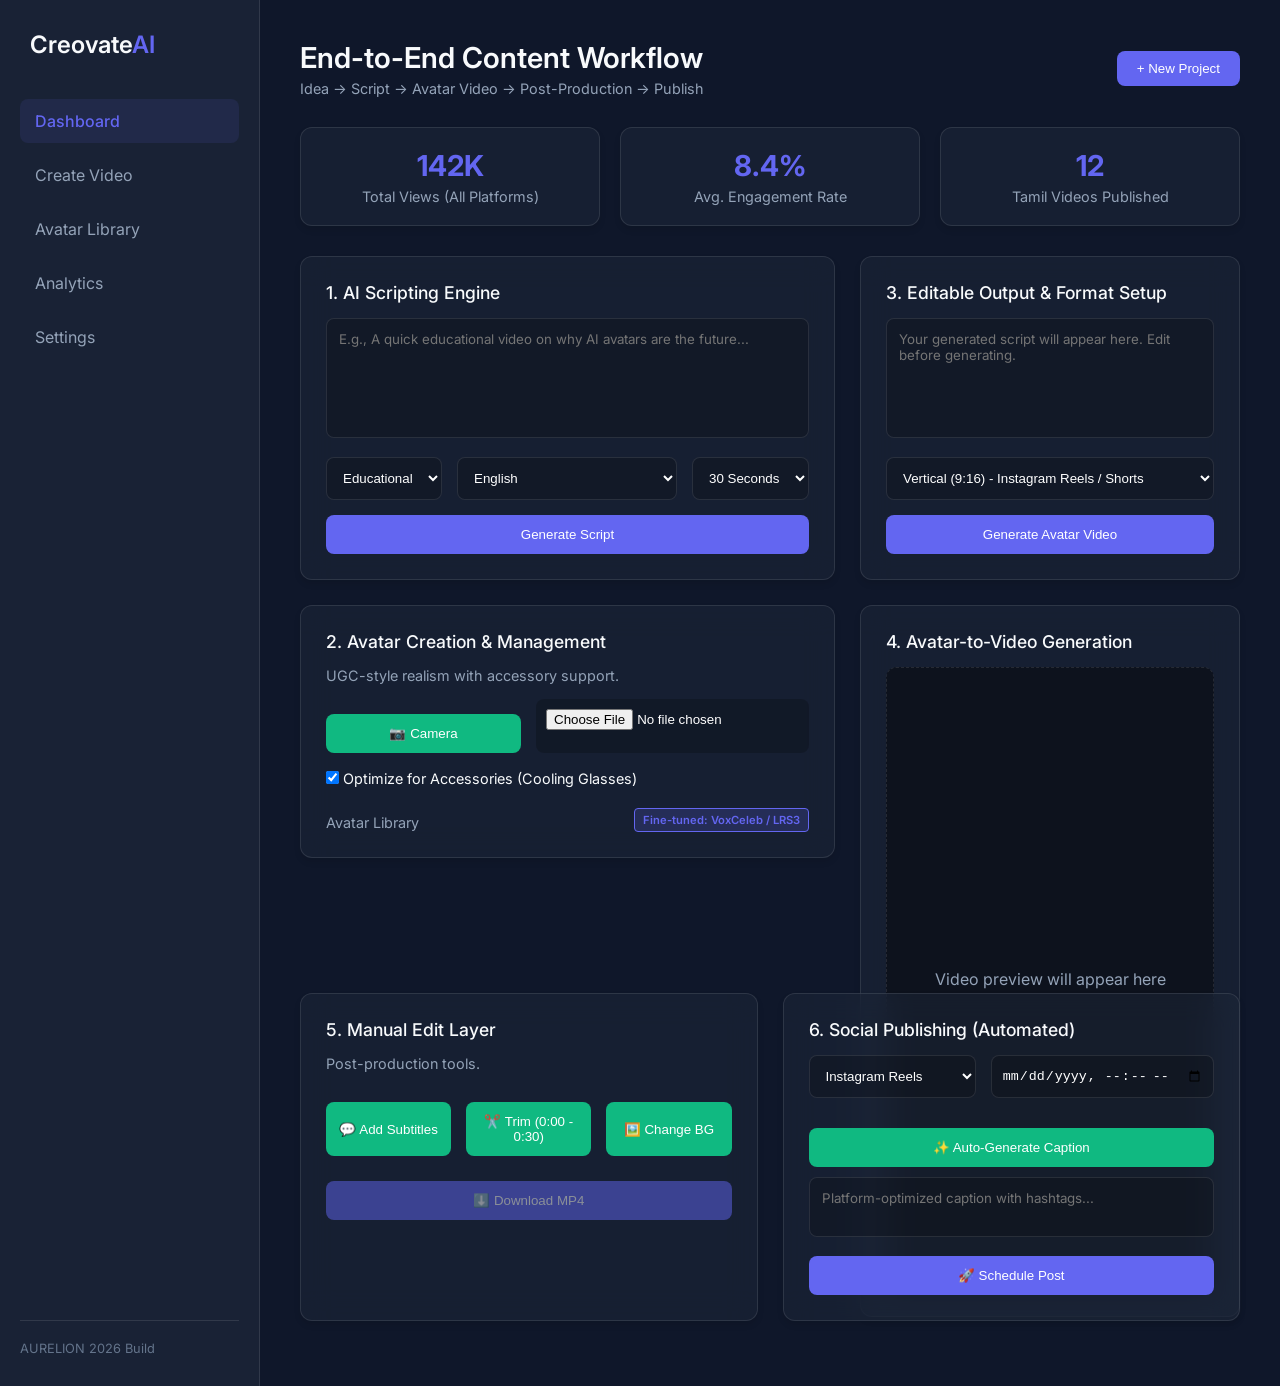
==== frontend/dashboard.html @ a38e8bc3 "hfiugierwu" ====
<!DOCTYPE html>
<html lang="en">
<head>
    <meta charset="UTF-8">
    <meta name="viewport" content="width=device-width, initial-scale=1.0">
    <title>Creovate | AI Creator Dashboard</title>
    <link rel="stylesheet" href="style.css">
    <link href="https://fonts.googleapis.com/css2?family=Inter:wght@300;400;500;600&display=swap" rel="stylesheet">
</head>
<body>

<div class="container">
    <aside class="sidebar">
        <h2>Creovate<span class="highlight">AI</span></h2>
        <ul>
            <li class="active">Dashboard</li>
            <li>Create Video</li>
            <li>Avatar Library</li>
            <li>Analytics</li>
            <li>Settings</li>
        </ul>
        <div class="sidebar-footer">
            <p style="font-size: 0.8rem; color: #64748b;">AURELION 2026 Build</p>
        </div>
    </aside>

    <main class="main">
        <header class="header">
            <div>
                <h1>End-to-End Content Workflow</h1>
                <p class="subtitle">Idea → Script → Avatar Video → Post-Production → Publish</p>
            </div>
            <button class="new-btn">+ New Project</button>
        </header>

        <section class="stats">
            <div class="stat-card">
                <h3>142K</h3>
                <p>Total Views (All Platforms)</p>
            </div>
            <div class="stat-card">
                <h3>8.4%</h3>
                <p>Avg. Engagement Rate</p>
            </div>
            <div class="stat-card">
                <h3>12</h3>
                <p>Tamil Videos Published</p>
            </div>
        </section>

        <div class="grid-layout">
            <div class="input-section">
                <div class="card">
                    <h2>1. AI Scripting Engine</h2>
                    <textarea id="ideaInput" placeholder="E.g., A quick educational video on why AI avatars are the future..."></textarea>
                    
                    <div class="row">
                        <select id="tone">
                            <option value="Educational">Educational</option>
                            <option value="Casual">Casual</option>
                            <option value="Marketing">Marketing</option>
                            <option value="Storytelling">Storytelling</option>
                        </select>
                        <select id="language">
                            <option value="English">English</option>
                            <option value="Tamil">Tamil (தமிழ்) - Common Voice</option>
                        </select>
                        <select id="duration">
                            <option value="30">30 Seconds</option>
                            <option value="60">60 Seconds</option>
                            <option value="90">90 Seconds</option>
                        </select>
                    </div>
                    <button id="generateScriptBtn" class="primary-btn" onclick="generateScript()">Generate Script</button>
                </div>

                <div class="card">
                    <h2>2. Avatar Creation & Management</h2>
                    <p class="subtitle" style="margin-bottom: 15px;">UGC-style realism with accessory support.</p>
                    
                    <div class="row">
                        <button id="startCameraBtn" class="secondary-btn" onclick="startCamera()">📷 Camera</button>
                        <input type="file" id="imageUpload" accept="image/*" style="flex: 1; padding: 10px; background: rgba(0,0,0,0.2); border-radius: 8px; color: white;">
                    </div>

                    <div class="checkbox-row" style="margin-top: 10px; margin-bottom: 10px;">
                        <input type="checkbox" id="hasCoolers" checked>
                        <label for="hasCoolers" class="subtitle" style="color: #f8fafc;">Optimize for Accessories (Cooling Glasses)</label>
                    </div>

                    <div id="cameraContainer" style="display: none; margin-top: 15px; text-align: center;">
                        <video id="webcam" autoplay playsinline style="width: 100%; border-radius: 8px; border: 1px solid rgba(255,255,255,0.1);"></video>
                        <button id="captureBtn" class="primary-btn" onclick="capturePhoto()" style="margin-top: 10px;">📸 Capture</button>
                        <canvas id="canvas" style="display: none;"></canvas>
                    </div>

                    <div id="avatarPreviewContainer" style="display: none; margin-top: 15px; text-align: center;">
                        <img id="avatarPreview" src="" alt="Avatar Preview" style="max-width: 150px; border-radius: 8px; border: 2px solid #6366f1;">
                        <button class="secondary-btn" style="margin-top: 10px;" onclick="saveToLibrary()">💾 Save to Library</button>
                    </div>

                    <div class="avatar-library" id="avatarLibrary" style="margin-top: 20px;">
                        <div style="display: flex; justify-content: space-between; align-items: center;">
                            <p class="subtitle">Avatar Library</p>
                            <span class="badge">Fine-tuned: VoxCeleb / LRS3</span>
                        </div>
                        <div class="library-grid" id="libraryGrid"></div>
                    </div>
                </div>
            </div>

            <div class="output-section">
                <div class="card">
                    <h2>3. Editable Output & Format Setup</h2>
                    <textarea id="scriptOutput" placeholder="Your generated script will appear here. Edit before generating."></textarea>
                    
                    <div class="row" style="margin-bottom: 15px;">
                        <select id="videoFormat">
                            <option value="vertical">Vertical (9:16) - Instagram Reels / Shorts</option>
                            <option value="square">Square (1:1) - LinkedIn</option>
                        </select>
                    </div>
                    
                    <button id="generateVideoBtn" class="primary-btn" onclick="generateVideo()">Generate Avatar Video</button>
                </div>

                <div class="card video-card">
                    <h2>4. Avatar-to-Video Generation</h2>
                    <div id="videoPreview" class="video-box">
                        <p class="placeholder-text">Video preview will appear here</p>
                    </div>
                </div>
            </div>
        </div>

        <div class="grid-layout" style="margin-top: 25px;">
            <div class="card">
                <h2>5. Manual Edit Layer</h2>
                <p class="subtitle" style="margin-bottom: 15px;">Post-production tools.</p>
                <div class="row">
                    <button class="secondary-btn" onclick="mockEdit('Overlaying Subtitles...')">💬 Add Subtitles</button>
                    <button class="secondary-btn" onclick="mockEdit('Trimming Video...')">✂️ Trim (0:00 - 0:30)</button>
                    <button class="secondary-btn" onclick="mockEdit('Replacing Background...')">🖼️ Change BG</button>
                </div>
                <button id="downloadBtn" class="primary-btn" style="margin-top: 10px;" disabled>⬇️ Download MP4</button>
                <p id="editStatus" style="color: var(--secondary); margin-top: 10px; font-size: 0.9rem;"></p>
            </div>

            <div class="card">
                <h2>6. Social Publishing (Automated)</h2>
                <div class="row">
                    <select id="socialPlatform">
                        <option value="instagram">Instagram Reels</option>
                        <option value="youtube">YouTube Shorts</option>
                        <option value="linkedin">LinkedIn</option>
                    </select>
                    <input type="datetime-local" id="scheduleDate" style="background: rgba(0,0,0,0.2); border: 1px solid var(--border); color: white; padding: 10px; border-radius: 8px;">
                </div>
                <button class="secondary-btn" onclick="generateCaption()" style="margin-bottom: 10px;">✨ Auto-Generate Caption</button>
                <textarea id="captionBox" placeholder="Platform-optimized caption with hashtags..." style="height: 60px;"></textarea>
                <button class="primary-btn" onclick="schedulePost()">🚀 Schedule Post</button>
            </div>
        </div>
    </main>
</div>

<script src="script.js"></script>
</body>
</html>
---- frontend/style.css ----
:root {
    --bg-color: #0f172a;
    --sidebar-bg: rgba(30, 41, 59, 0.7);
    --card-bg: rgba(30, 41, 59, 0.5);
    --primary: #6366f1;
    --primary-hover: #4f46e5;
    --secondary: #10b981;
    --secondary-hover: #059669;
    --text-main: #f8fafc;
    --text-muted: #94a3b8;
    --border: rgba(255, 255, 255, 0.1);
}

* {
    margin: 0;
    padding: 0;
    box-sizing: border-box;
}

body {
    font-family: 'Inter', sans-serif;
    background: var(--bg-color);
    color: var(--text-main);
    min-height: 100vh;
}

.container {
    display: flex;
    min-height: 100vh;
}

.sidebar {
    width: 260px;
    background: var(--sidebar-bg);
    border-right: 1px solid var(--border);
    backdrop-filter: blur(10px);
    padding: 30px 20px;
    display: flex;
    flex-direction: column;
}

.sidebar h2 {
    margin-bottom: 40px;
    font-weight: 600;
    font-size: 1.5rem;
    padding-left: 10px;
}

.highlight {
    color: var(--primary);
}

.sidebar ul {
    list-style: none;
}

.sidebar li {
    padding: 12px 15px;
    margin-bottom: 10px;
    border-radius: 8px;
    cursor: pointer;
    color: var(--text-muted);
    transition: all 0.3s ease;
}

.sidebar li.active,
.sidebar li:hover {
    background: rgba(99, 102, 241, 0.1);
    color: var(--primary);
    font-weight: 500;
}

.main {
    flex: 1;
    padding: 40px;
    overflow-y: auto;
}

.header {
    display: flex;
    justify-content: space-between;
    align-items: center;
    margin-bottom: 30px;
}

.header h1 {
    font-size: 1.8rem;
    font-weight: 600;
}

.subtitle {
    color: var(--text-muted);
    font-size: 0.9rem;
    margin-top: 5px;
}

.new-btn {
    padding: 10px 20px;
    border-radius: 8px;
    background: var(--primary);
    border: none;
    color: white;
    cursor: pointer;
    font-weight: 500;
    transition: background 0.3s ease;
}

.new-btn:hover {
    background: var(--primary-hover);
}

.stats {
    display: flex;
    gap: 20px;
    margin-bottom: 30px;
}

.stat-card {
    flex: 1;
    background: var(--card-bg);
    border: 1px solid var(--border);
    padding: 20px;
    border-radius: 12px;
    text-align: center;
    box-shadow: 0 4px 6px rgba(0, 0, 0, 0.1);
}

.stat-card h3 {
    font-size: 1.8rem;
    color: var(--primary);
    margin-bottom: 5px;
}

.stat-card p {
    color: var(--text-muted);
    font-size: 0.9rem;
}

.grid-layout {
    display: grid;
    grid-template-columns: 1fr 1fr;
    gap: 25px;
}

.card {
    background: var(--card-bg);
    border: 1px solid var(--border);
    padding: 25px;
    border-radius: 12px;
    margin-bottom: 25px;
    backdrop-filter: blur(15px);
    box-shadow: 0 4px 6px rgba(0, 0, 0, 0.1);
}

.card h2 {
    font-size: 1.1rem;
    margin-bottom: 15px;
    font-weight: 500;
}

textarea, select {
    background: rgba(0, 0, 0, 0.2);
    color: white;
    border: 1px solid var(--border);
}

textarea {
    width: 100%;
    height: 120px;
    border-radius: 8px;
    padding: 12px;
    margin-bottom: 15px;
    resize: none;
    font-family: inherit;
    transition: border 0.3s ease;
}

textarea:focus, select:focus {
    outline: none;
    border-color: var(--primary);
}

select {
    padding: 12px;
    border-radius: 8px;
    flex: 1;
    cursor: pointer;
}

.row {
    display: flex;
    gap: 15px;
    margin-bottom: 15px;
}

.primary-btn, .secondary-btn {
    padding: 12px;
    border: none;
    border-radius: 8px;
    color: white;
    font-weight: 500;
    cursor: pointer;
    width: 100%;
    transition: all 0.3s ease;
}

.primary-btn {
    background: var(--primary);
}

.primary-btn:hover:not(:disabled) {
    background: var(--primary-hover);
}

.secondary-btn {
    background: var(--secondary);
    margin-top: 15px;
}

.secondary-btn:hover:not(:disabled) {
    background: var(--secondary-hover);
}

button:disabled {
    opacity: 0.5;
    cursor: not-allowed;
}

.video-card {
    height: 100%;
    display: flex;
    flex-direction: column;
}

.video-box {
    background: rgba(0, 0, 0, 0.4);
    flex: 1;
    min-height: 250px;
    border-radius: 10px;
    display: flex;
    align-items: center;
    justify-content: center;
    border: 1px dashed var(--border);
    margin-bottom: auto;
}

.placeholder-text {
    color: var(--text-muted);
}

.loader {
    border: 3px solid rgba(255,255,255,0.1);
    border-top: 3px solid var(--primary);
    border-radius: 50%;
    width: 24px;
    height: 24px;
    animation: spin 1s linear infinite;
    display: inline-block;
    vertical-align: middle;
}

@keyframes spin {
    0% { transform: rotate(0deg); }
    100% { transform: rotate(360deg); }
}

@media (max-width: 900px) {
    .grid-layout {
        grid-template-columns: 1fr;
    }
    .stats {
        flex-direction: column;
    }
}
/* New specific styles */
.badge {
    background: rgba(99, 102, 241, 0.2);
    color: var(--primary);
    padding: 4px 8px;
    border-radius: 4px;
    font-size: 0.7rem;
    font-weight: 600;
    border: 1px solid var(--primary);
}

.sidebar-footer {
    margin-top: auto;
    padding-top: 20px;
    border-top: 1px solid var(--border);
}
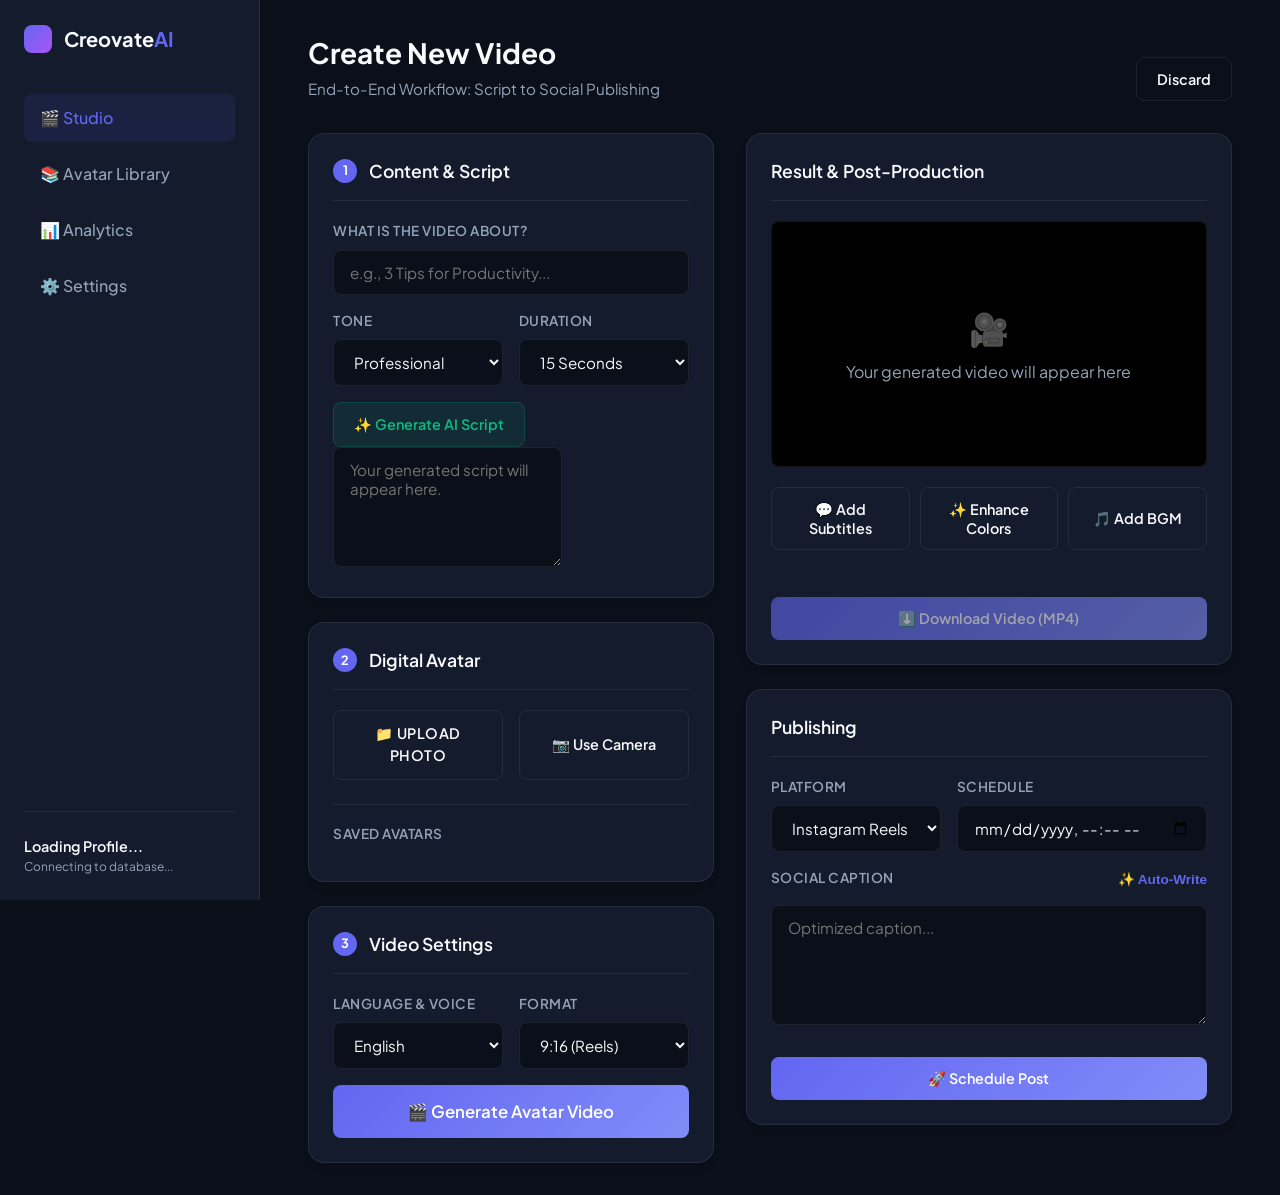
==== commit 216e61db: "ewkgf" ====
--- a/frontend/dashboard.html
+++ b/frontend/dashboard.html
@@ -3,167 +3,177 @@
 <head>
     <meta charset="UTF-8">
     <meta name="viewport" content="width=device-width, initial-scale=1.0">
-    <title>Creovate | AI Creator Dashboard</title>
+    <title>Creovate | Studio</title>
+    <script>if(localStorage.getItem('creovate_theme') === 'light') document.documentElement.classList.add('light-mode');</script>
     <link rel="stylesheet" href="style.css">
-    <link href="https://fonts.googleapis.com/css2?family=Inter:wght@300;400;500;600&display=swap" rel="stylesheet">
+    <link href="https://fonts.googleapis.com/css2?family=Plus+Jakarta+Sans:wght@400;500;600;700&display=swap" rel="stylesheet">
 </head>
-<body>
+<body class="theme-body">
 
-<div class="container">
+<div class="layout-container">
     <aside class="sidebar">
-        <h2>Creovate<span class="highlight">AI</span></h2>
-        <ul>
-            <li class="active">Dashboard</li>
-            <li>Create Video</li>
-            <li>Avatar Library</li>
-            <li>Analytics</li>
-            <li>Settings</li>
-        </ul>
-        <div class="sidebar-footer">
-            <p style="font-size: 0.8rem; color: #64748b;">AURELION 2026 Build</p>
+        <div class="brand">
+            <div class="logo-icon"></div>
+            <h2>Creovate<span class="highlight">AI</span></h2>
+        </div>
+        <nav class="nav-menu">
+            <a href="#" class="nav-item active">🎬 Studio</a>
+            <a href="#" class="nav-item">📚 Avatar Library</a>
+            <a href="#" class="nav-item">📊 Analytics</a>
+            <a href="settings.html" class="nav-item">⚙️ Settings</a>
+        </nav>
+        <div class="user-profile">
+            <img src="" alt="Profile" class="user-avatar" id="sidebarAvatar" style="display: none;">
+            <div class="user-info">
+                <span class="user-name" id="sidebarName">Loading Profile...</span>
+                <span class="user-plan" id="sidebarPlan">Connecting to database...</span>
+            </div>
         </div>
     </aside>
 
-    <main class="main">
-        <header class="header">
+    <main class="main-content">
+        <header class="topbar">
             <div>
-                <h1>End-to-End Content Workflow</h1>
-                <p class="subtitle">Idea → Script → Avatar Video → Post-Production → Publish</p>
+                <h1 class="page-title">Create New Video</h1>
+                <p class="page-subtitle">End-to-End Workflow: Script to Social Publishing</p>
             </div>
-            <button class="new-btn">+ New Project</button>
+            <button class="btn btn-outline" onclick="window.location.reload()">Discard</button>
         </header>
 
-        <section class="stats">
-            <div class="stat-card">
-                <h3>142K</h3>
-                <p>Total Views (All Platforms)</p>
-            </div>
-            <div class="stat-card">
-                <h3>8.4%</h3>
-                <p>Avg. Engagement Rate</p>
-            </div>
-            <div class="stat-card">
-                <h3>12</h3>
-                <p>Tamil Videos Published</p>
-            </div>
-        </section>
+        <div class="workspace-grid">
+            <div class="panel-column">
+                <section class="card">
+                    <div class="card-header"><span class="step-badge">1</span><h3>Content & Script</h3></div>
+                    <div class="input-group"><label>What is the video about?</label><input type="text" id="ideaInput" placeholder="e.g., 3 Tips for Productivity..."></div>
+                    <div class="row">
+                        <div class="input-group"><label>Tone</label><select id="tone"><option>Professional</option><option>Energetic</option><option>Educational</option></select></div>
+                        <div class="input-group"><label>Duration</label><select id="duration"><option value="15">15 Seconds</option><option value="30">30 Seconds</option></select></div>
+                    </div>
+                    <button id="generateScriptBtn" class="btn btn-secondary" onclick="generateScript()">✨ Generate AI Script</button>
+                    <textarea id="scriptOutput" class="script-box" placeholder="Your generated script will appear here."></textarea>
+                </section>
 
-        <div class="grid-layout">
-            <div class="input-section">
-                <div class="card">
-                    <h2>1. AI Scripting Engine</h2>
-                    <textarea id="ideaInput" placeholder="E.g., A quick educational video on why AI avatars are the future..."></textarea>
-                    
-                    <div class="row">
-                        <select id="tone">
-                            <option value="Educational">Educational</option>
-                            <option value="Casual">Casual</option>
-                            <option value="Marketing">Marketing</option>
-                            <option value="Storytelling">Storytelling</option>
-                        </select>
-                        <select id="language">
-                            <option value="English">English</option>
-                            <option value="Tamil">Tamil (தமிழ்) - Common Voice</option>
-                        </select>
-                        <select id="duration">
-                            <option value="30">30 Seconds</option>
-                            <option value="60">60 Seconds</option>
-                            <option value="90">90 Seconds</option>
-                        </select>
+                <section class="card">
+                    <div class="card-header"><span class="step-badge">2</span><h3>Digital Avatar</h3></div>
+                    <div class="avatar-controls row">
+                        <label class="btn btn-outline" style="flex:1; text-align:center;">📁 Upload Photo<input type="file" id="imageUpload" accept="image/*" style="display: none;"></label>
+                        <button class="btn btn-outline" style="flex:1;" onclick="startCamera()">📷 Use Camera</button>
                     </div>
-                    <button id="generateScriptBtn" class="primary-btn" onclick="generateScript()">Generate Script</button>
-                </div>
-
-                <div class="card">
-                    <h2>2. Avatar Creation & Management</h2>
-                    <p class="subtitle" style="margin-bottom: 15px;">UGC-style realism with accessory support.</p>
-                    
-                    <div class="row">
-                        <button id="startCameraBtn" class="secondary-btn" onclick="startCamera()">📷 Camera</button>
-                        <input type="file" id="imageUpload" accept="image/*" style="flex: 1; padding: 10px; background: rgba(0,0,0,0.2); border-radius: 8px; color: white;">
-                    </div>
-
-                    <div class="checkbox-row" style="margin-top: 10px; margin-bottom: 10px;">
-                        <input type="checkbox" id="hasCoolers" checked>
-                        <label for="hasCoolers" class="subtitle" style="color: #f8fafc;">Optimize for Accessories (Cooling Glasses)</label>
-                    </div>
-
-                    <div id="cameraContainer" style="display: none; margin-top: 15px; text-align: center;">
-                        <video id="webcam" autoplay playsinline style="width: 100%; border-radius: 8px; border: 1px solid rgba(255,255,255,0.1);"></video>
-                        <button id="captureBtn" class="primary-btn" onclick="capturePhoto()" style="margin-top: 10px;">📸 Capture</button>
+                    <div id="cameraContainer" class="camera-ui" style="display: none;">
+                        <video id="webcam" autoplay playsinline></video>
+                        <button class="btn btn-primary snap-btn" onclick="capturePhoto()">📸 Capture</button>
                         <canvas id="canvas" style="display: none;"></canvas>
                     </div>
+                    <div id="avatarPreviewContainer" class="preview-ui" style="display: none;">
+                        <img id="avatarPreview" alt="Selected Avatar">
+                        <button class="btn btn-outline btn-sm" onclick="saveToLibrary()">💾 Save to Library</button>
+                    </div>
+                    <div class="library-section">
+                        <label>Saved Avatars</label>
+                        <div id="libraryGrid" class="avatar-grid"></div>
+                    </div>
+                </section>
 
-                    <div id="avatarPreviewContainer" style="display: none; margin-top: 15px; text-align: center;">
-                        <img id="avatarPreview" src="" alt="Avatar Preview" style="max-width: 150px; border-radius: 8px; border: 2px solid #6366f1;">
-                        <button class="secondary-btn" style="margin-top: 10px;" onclick="saveToLibrary()">💾 Save to Library</button>
+                <section class="card">
+                    <div class="card-header"><span class="step-badge">3</span><h3>Video Settings</h3></div>
+                    <div class="row">
+                        <div class="input-group"><label>Language & Voice</label><select id="language"><option value="English">English</option><option value="Tamil">Tamil</option></select></div>
+                        <div class="input-group"><label>Format</label><select id="videoFormat"><option value="portrait">9:16 (Reels)</option><option value="landscape">16:9 (YouTube)</option></select></div>
                     </div>
-
-                    <div class="avatar-library" id="avatarLibrary" style="margin-top: 20px;">
-                        <div style="display: flex; justify-content: space-between; align-items: center;">
-                            <p class="subtitle">Avatar Library</p>
-                            <span class="badge">Fine-tuned: VoxCeleb / LRS3</span>
-                        </div>
-                        <div class="library-grid" id="libraryGrid"></div>
-                    </div>
-                </div>
+                    <button id="generateVideoBtn" class="btn btn-primary btn-large" onclick="generateVideo()">🎬 Generate Avatar Video</button>
+                </section>
             </div>
 
-            <div class="output-section">
-                <div class="card">
-                    <h2>3. Editable Output & Format Setup</h2>
-                    <textarea id="scriptOutput" placeholder="Your generated script will appear here. Edit before generating."></textarea>
-                    
-                    <div class="row" style="margin-bottom: 15px;">
-                        <select id="videoFormat">
-                            <option value="vertical">Vertical (9:16) - Instagram Reels / Shorts</option>
-                            <option value="square">Square (1:1) - LinkedIn</option>
-                        </select>
+            <div class="panel-column sticky-column">
+                <section class="card video-player-card">
+                    <div class="card-header"><h3>Result & Post-Production</h3></div>
+                    <div id="videoPreview" class="player-container">
+                        <div class="placeholder-content"><span class="icon">🎥</span><p>Your generated video will appear here</p></div>
                     </div>
-                    
-                    <button id="generateVideoBtn" class="primary-btn" onclick="generateVideo()">Generate Avatar Video</button>
-                </div>
+                    <div class="tools-grid">
+                        <button class="btn btn-outline tool-btn" onclick="addSubtitles()">💬 Add Subtitles</button>
+                        <button class="btn btn-outline tool-btn" onclick="enhanceVideo()">✨ Enhance Colors</button>
+                        <button class="btn btn-outline tool-btn" onclick="addBGM()">🎵 Add BGM</button>
+                    </div>
+                    <p id="editStatus" class="status-text"></p>
+                    <button id="downloadBtn" class="btn btn-primary w-100" style="margin-top: 15px;" disabled>⬇️ Download Video (MP4)</button>
+                </section>
 
-                <div class="card video-card">
-                    <h2>4. Avatar-to-Video Generation</h2>
-                    <div id="videoPreview" class="video-box">
-                        <p class="placeholder-text">Video preview will appear here</p>
+                <section class="card">
+                    <div class="card-header"><h3>Publishing</h3></div>
+                    <div class="row">
+                        <div class="input-group"><label>Platform</label><select id="socialPlatform"><option value="instagram">Instagram Reels</option><option value="linkedin">LinkedIn</option></select></div>
+                        <div class="input-group"><label>Schedule</label><input type="datetime-local" id="scheduleDate" class="date-input"></div>
                     </div>
-                </div>
-            </div>
-        </div>
-
-        <div class="grid-layout" style="margin-top: 25px;">
-            <div class="card">
-                <h2>5. Manual Edit Layer</h2>
-                <p class="subtitle" style="margin-bottom: 15px;">Post-production tools.</p>
-                <div class="row">
-                    <button class="secondary-btn" onclick="mockEdit('Overlaying Subtitles...')">💬 Add Subtitles</button>
-                    <button class="secondary-btn" onclick="mockEdit('Trimming Video...')">✂️ Trim (0:00 - 0:30)</button>
-                    <button class="secondary-btn" onclick="mockEdit('Replacing Background...')">🖼️ Change BG</button>
-                </div>
-                <button id="downloadBtn" class="primary-btn" style="margin-top: 10px;" disabled>⬇️ Download MP4</button>
-                <p id="editStatus" style="color: var(--secondary); margin-top: 10px; font-size: 0.9rem;"></p>
-            </div>
-
-            <div class="card">
-                <h2>6. Social Publishing (Automated)</h2>
-                <div class="row">
-                    <select id="socialPlatform">
-                        <option value="instagram">Instagram Reels</option>
-                        <option value="youtube">YouTube Shorts</option>
-                        <option value="linkedin">LinkedIn</option>
-                    </select>
-                    <input type="datetime-local" id="scheduleDate" style="background: rgba(0,0,0,0.2); border: 1px solid var(--border); color: white; padding: 10px; border-radius: 8px;">
-                </div>
-                <button class="secondary-btn" onclick="generateCaption()" style="margin-bottom: 10px;">✨ Auto-Generate Caption</button>
-                <textarea id="captionBox" placeholder="Platform-optimized caption with hashtags..." style="height: 60px;"></textarea>
-                <button class="primary-btn" onclick="schedulePost()">🚀 Schedule Post</button>
+                    <div class="input-group">
+                        <div style="display: flex; justify-content: space-between; align-items: center; margin-bottom: 8px;">
+                            <label style="margin: 0;">Social Caption</label>
+                            <button class="text-btn" onclick="generateCaption()">✨ Auto-Write</button>
+                        </div>
+                        <textarea id="captionBox" placeholder="Optimized caption..."></textarea>
+                    </div>
+                    <button class="btn btn-primary w-100 mt-2" onclick="schedulePost()">🚀 Schedule Post</button>
+                </section>
             </div>
         </div>
     </main>
 </div>
 
+<script type="module">
+    import { initializeApp } from "https://www.gstatic.com/firebasejs/10.8.0/firebase-app.js";
+    import { getFirestore, doc, getDoc } from "https://www.gstatic.com/firebasejs/10.8.0/firebase-firestore.js";
+
+    // 🔴 REPLACE WITH YOUR FIREBASE CONFIG 🔴
+       const firebaseConfig = {
+  apiKey: "AIzaSyDqOPA5Lul3NQJofyJvUQBFZb5DAPry7UM",
+  authDomain: "creovate-101.firebaseapp.com",
+  projectId: "creovate-101",
+  storageBucket: "creovate-101.firebasestorage.app",
+  messagingSenderId: "479670114683",
+  appId: "1:479670114683:web:0d5fab68e95294a94445de",
+  measurementId: "G-X2VWJZQEK5"
+};
+
+    const app = initializeApp(firebaseConfig);
+    const db = getFirestore(app);
+
+    // Get Logged In User from the login.html Session
+    const userStr = localStorage.getItem('currentUser');
+    
+    if (!userStr) {
+        window.location.href = "login.html"; // Kickout unauthenticated
+    } else {
+        const user = JSON.parse(userStr);
+        document.getElementById('sidebarName').innerText = user.name || "Creator";
+        
+        // Fetch User Database Profile from Firestore using their Email
+        const loadProfile = async () => {
+            try {
+                const userDoc = await getDoc(doc(db, "users", user.email));
+                
+                if (userDoc.exists()) {
+                    const data = userDoc.data();
+                    
+                    document.getElementById('sidebarName').innerText = data.name || user.name;
+                    document.getElementById('sidebarPlan').innerText = data.plan || "Premium Plan";
+
+                    const defaultAvatar = `https://ui-avatars.com/api/?name=${encodeURIComponent(data.name || user.name)}&background=6366f1&color=fff`;
+                    const avatarImg = document.getElementById('sidebarAvatar');
+                    avatarImg.src = data.avatar || defaultAvatar;
+                    avatarImg.style.display = "block"; 
+                } else {
+                    document.getElementById('sidebarPlan').innerText = "Premium Plan";
+                    document.getElementById('sidebarAvatar').src = `https://ui-avatars.com/api/?name=${encodeURIComponent(user.name)}&background=6366f1&color=fff`;
+                    document.getElementById('sidebarAvatar').style.display = "block";
+                }
+            } catch (error) {
+                console.error("Firebase Error:", error);
+                document.getElementById('sidebarPlan').innerText = "Database Offline";
+            }
+        };
+        loadProfile();
+    }
+</script>
 <script src="script.js"></script>
 </body>
 </html>
--- a/frontend/style.css
+++ b/frontend/style.css
@@ -1,14 +1,20 @@
 :root {
-    --bg-color: #0f172a;
-    --sidebar-bg: rgba(30, 41, 59, 0.7);
-    --card-bg: rgba(30, 41, 59, 0.5);
+    --bg-base: #0B0F19;
+    --bg-surface: #131B2C;
+    --bg-surface-hover: #1A2438;
     --primary: #6366f1;
     --primary-hover: #4f46e5;
     --secondary: #10b981;
     --secondary-hover: #059669;
     --text-main: #f8fafc;
     --text-muted: #94a3b8;
-    --border: rgba(255, 255, 255, 0.1);
+    --border-color: rgba(255, 255, 255, 0.08);
+    --border-focus: rgba(99, 102, 241, 0.5);
+    --shadow-sm: 0 4px 6px rgba(0,0,0,0.1);
+    --shadow-lg: 0 10px 25px rgba(0,0,0,0.25);
+    --radius-sm: 8px;
+    --radius-md: 12px;
+    --radius-lg: 16px;
 }
 
 * {
@@ -18,273 +24,447 @@
 }
 
 body {
-    font-family: 'Inter', sans-serif;
-    background: var(--bg-color);
+    font-family: 'Plus Jakarta Sans', sans-serif;
+    background-color: var(--bg-base);
     color: var(--text-main);
-    min-height: 100vh;
-}
-
-.container {
+    line-height: 1.5;
+}
+
+/* --- Layout --- */
+.layout-container {
     display: flex;
     min-height: 100vh;
 }
 
 .sidebar {
     width: 260px;
-    background: var(--sidebar-bg);
-    border-right: 1px solid var(--border);
-    backdrop-filter: blur(10px);
-    padding: 30px 20px;
+    background-color: var(--bg-surface);
+    border-right: 1px solid var(--border-color);
+    padding: 24px;
     display: flex;
     flex-direction: column;
-}
-
-.sidebar h2 {
+    position: fixed;
+    height: 100vh;
+}
+
+.main-content {
+    flex: 1;
+    margin-left: 260px;
+    padding: 32px 48px;
+    max-width: 1400px;
+}
+
+/* --- Sidebar --- */
+.brand {
+    display: flex;
+    align-items: center;
+    gap: 12px;
     margin-bottom: 40px;
-    font-weight: 600;
-    font-size: 1.5rem;
-    padding-left: 10px;
+}
+
+.logo-icon {
+    width: 28px;
+    height: 28px;
+    background: linear-gradient(135deg, var(--primary), #a855f7);
+    border-radius: 8px;
+}
+
+.brand h2 {
+    font-size: 1.25rem;
+    font-weight: 700;
 }
 
 .highlight {
     color: var(--primary);
 }
 
-.sidebar ul {
-    list-style: none;
-}
-
-.sidebar li {
-    padding: 12px 15px;
-    margin-bottom: 10px;
-    border-radius: 8px;
-    cursor: pointer;
+.nav-menu {
+    display: flex;
+    flex-direction: column;
+    gap: 8px;
+    flex: 1;
+}
+
+.nav-item {
+    text-decoration: none;
     color: var(--text-muted);
-    transition: all 0.3s ease;
-}
-
-.sidebar li.active,
-.sidebar li:hover {
-    background: rgba(99, 102, 241, 0.1);
+    padding: 12px 16px;
+    border-radius: var(--radius-sm);
+    font-weight: 500;
+    transition: all 0.2s;
+}
+
+.nav-item:hover, .nav-item.active {
+    background-color: rgba(99, 102, 241, 0.1);
     color: var(--primary);
-    font-weight: 500;
-}
-
-.main {
-    flex: 1;
-    padding: 40px;
-    overflow-y: auto;
-}
-
-.header {
+}
+
+.user-profile {
+    display: flex;
+    align-items: center;
+    gap: 12px;
+    padding-top: 24px;
+    border-top: 1px solid var(--border-color);
+}
+
+.user-avatar {
+    width: 40px;
+    height: 40px;
+    border-radius: 50%;
+}
+
+.user-info {
+    display: flex;
+    flex-direction: column;
+}
+
+.user-name {
+    font-size: 0.9rem;
+    font-weight: 600;
+}
+
+.user-plan {
+    font-size: 0.75rem;
+    color: var(--text-muted);
+}
+
+/* --- Header --- */
+.topbar {
     display: flex;
     justify-content: space-between;
-    align-items: center;
-    margin-bottom: 30px;
-}
-
-.header h1 {
-    font-size: 1.8rem;
-    font-weight: 600;
-}
-
-.subtitle {
+    align-items: flex-end;
+    margin-bottom: 32px;
+}
+
+.page-title {
+    font-size: 1.75rem;
+    font-weight: 700;
+    margin-bottom: 4px;
+}
+
+.page-subtitle {
     color: var(--text-muted);
-    font-size: 0.9rem;
-    margin-top: 5px;
-}
-
-.new-btn {
-    padding: 10px 20px;
-    border-radius: 8px;
-    background: var(--primary);
-    border: none;
-    color: white;
-    cursor: pointer;
-    font-weight: 500;
-    transition: background 0.3s ease;
-}
-
-.new-btn:hover {
-    background: var(--primary-hover);
-}
-
-.stats {
-    display: flex;
-    gap: 20px;
-    margin-bottom: 30px;
-}
-
-.stat-card {
-    flex: 1;
-    background: var(--card-bg);
-    border: 1px solid var(--border);
-    padding: 20px;
-    border-radius: 12px;
-    text-align: center;
-    box-shadow: 0 4px 6px rgba(0, 0, 0, 0.1);
-}
-
-.stat-card h3 {
-    font-size: 1.8rem;
-    color: var(--primary);
-    margin-bottom: 5px;
-}
-
-.stat-card p {
-    color: var(--text-muted);
-    font-size: 0.9rem;
-}
-
-.grid-layout {
+    font-size: 0.95rem;
+}
+
+/* --- Workspace Grid --- */
+.workspace-grid {
     display: grid;
     grid-template-columns: 1fr 1fr;
-    gap: 25px;
-}
-
+    gap: 32px;
+    align-items: start;
+}
+
+.panel-column {
+    display: flex;
+    flex-direction: column;
+    gap: 24px;
+}
+
+.sticky-column {
+    position: sticky;
+    top: 32px;
+}
+
+/* --- Cards & Containers --- */
 .card {
-    background: var(--card-bg);
-    border: 1px solid var(--border);
-    padding: 25px;
-    border-radius: 12px;
-    margin-bottom: 25px;
-    backdrop-filter: blur(15px);
-    box-shadow: 0 4px 6px rgba(0, 0, 0, 0.1);
-}
-
-.card h2 {
-    font-size: 1.1rem;
-    margin-bottom: 15px;
-    font-weight: 500;
-}
-
-textarea, select {
-    background: rgba(0, 0, 0, 0.2);
+    background-color: var(--bg-surface);
+    border: 1px solid var(--border-color);
+    border-radius: var(--radius-lg);
+    padding: 24px;
+    box-shadow: var(--shadow-sm);
+}
+
+.card-header {
+    display: flex;
+    align-items: center;
+    gap: 12px;
+    margin-bottom: 20px;
+    padding-bottom: 16px;
+    border-bottom: 1px solid var(--border-color);
+}
+
+.step-badge {
+    background: var(--primary);
     color: white;
-    border: 1px solid var(--border);
-}
-
-textarea {
-    width: 100%;
-    height: 120px;
-    border-radius: 8px;
-    padding: 12px;
-    margin-bottom: 15px;
-    resize: none;
-    font-family: inherit;
-    transition: border 0.3s ease;
-}
-
-textarea:focus, select:focus {
-    outline: none;
-    border-color: var(--primary);
-}
-
-select {
-    padding: 12px;
-    border-radius: 8px;
-    flex: 1;
-    cursor: pointer;
-}
-
-.row {
-    display: flex;
-    gap: 15px;
-    margin-bottom: 15px;
-}
-
-.primary-btn, .secondary-btn {
-    padding: 12px;
-    border: none;
-    border-radius: 8px;
-    color: white;
-    font-weight: 500;
-    cursor: pointer;
-    width: 100%;
-    transition: all 0.3s ease;
-}
-
-.primary-btn {
-    background: var(--primary);
-}
-
-.primary-btn:hover:not(:disabled) {
-    background: var(--primary-hover);
-}
-
-.secondary-btn {
-    background: var(--secondary);
-    margin-top: 15px;
-}
-
-.secondary-btn:hover:not(:disabled) {
-    background: var(--secondary-hover);
-}
-
-button:disabled {
-    opacity: 0.5;
-    cursor: not-allowed;
-}
-
-.video-card {
-    height: 100%;
-    display: flex;
-    flex-direction: column;
-}
-
-.video-box {
-    background: rgba(0, 0, 0, 0.4);
-    flex: 1;
-    min-height: 250px;
-    border-radius: 10px;
-    display: flex;
-    align-items: center;
-    justify-content: center;
-    border: 1px dashed var(--border);
-    margin-bottom: auto;
-}
-
-.placeholder-text {
-    color: var(--text-muted);
-}
-
-.loader {
-    border: 3px solid rgba(255,255,255,0.1);
-    border-top: 3px solid var(--primary);
-    border-radius: 50%;
     width: 24px;
     height: 24px;
-    animation: spin 1s linear infinite;
+    border-radius: 50%;
+    display: flex;
+    align-items: center;
+    justify-content: center;
+    font-size: 0.8rem;
+    font-weight: 700;
+}
+
+.card-header h3 {
+    font-size: 1.1rem;
+    font-weight: 600;
+}
+
+/* --- Form Elements --- */
+.input-group {
+    display: flex;
+    flex-direction: column;
+    gap: 8px;
+    margin-bottom: 16px;
+    flex: 1;
+}
+
+label {
+    font-size: 0.85rem;
+    font-weight: 600;
+    color: var(--text-muted);
+    text-transform: uppercase;
+    letter-spacing: 0.5px;
+}
+
+input[type="text"], 
+input[type="datetime-local"], 
+select, 
+textarea {
+    background-color: var(--bg-base);
+    border: 1px solid var(--border-color);
+    color: var(--text-main);
+    padding: 12px 16px;
+    border-radius: var(--radius-sm);
+    font-family: inherit;
+    font-size: 0.95rem;
+    transition: all 0.2s;
+    outline: none;
+}
+
+input:focus, select:focus, textarea:focus {
+    border-color: var(--border-focus);
+    box-shadow: 0 0 0 3px rgba(99, 102, 241, 0.1);
+}
+
+textarea {
+    resize: vertical;
+    min-height: 120px;
+}
+
+.row {
+    display: flex;
+    gap: 16px;
+}
+
+/* --- Buttons --- */
+.btn {
+    padding: 12px 20px;
+    border-radius: var(--radius-sm);
+    font-weight: 600;
+    font-size: 0.9rem;
+    cursor: pointer;
+    transition: all 0.2s;
+    border: none;
+    font-family: inherit;
+    display: inline-flex;
+    align-items: center;
+    justify-content: center;
+    gap: 8px;
+}
+
+.btn:disabled {
+    opacity: 0.6;
+    cursor: not-allowed;
+}
+
+.btn-primary {
+    background: linear-gradient(135deg, var(--primary), #818cf8);
+    color: white;
+}
+
+.btn-primary:hover:not(:disabled) {
+    background: linear-gradient(135deg, var(--primary-hover), var(--primary));
+    transform: translateY(-1px);
+    box-shadow: 0 4px 12px rgba(99, 102, 241, 0.3);
+}
+
+.btn-secondary {
+    background-color: rgba(16, 185, 129, 0.1);
+    color: var(--secondary);
+    border: 1px solid rgba(16, 185, 129, 0.2);
+}
+
+.btn-secondary:hover:not(:disabled) {
+    background-color: rgba(16, 185, 129, 0.2);
+}
+
+.btn-outline {
+    background: transparent;
+    border: 1px solid var(--border-color);
+    color: var(--text-main);
+}
+
+.btn-outline:hover:not(:disabled) {
+    background: var(--bg-surface-hover);
+    border-color: var(--text-muted);
+}
+
+.btn-large {
+    width: 100%;
+    padding: 16px;
+    font-size: 1.05rem;
+}
+
+.btn-sm {
+    padding: 8px 12px;
+    font-size: 0.8rem;
+}
+
+.text-btn {
+    background: none;
+    border: none;
+    color: var(--primary);
+    cursor: pointer;
+    font-weight: 600;
+    font-size: 0.85rem;
+}
+
+.text-btn:hover {
+    text-decoration: underline;
+}
+
+.w-100 { width: 100%; }
+.mt-2 { margin-top: 16px; }
+
+/* --- Avatars & Media --- */
+.camera-ui {
+    margin-top: 16px;
+    background: #000;
+    border-radius: var(--radius-sm);
+    overflow: hidden;
+    position: relative;
+}
+
+video#webcam {
+    width: 100%;
+    display: block;
+}
+
+.snap-btn {
+    position: absolute;
+    bottom: 16px;
+    left: 50%;
+    transform: translateX(-50%);
+    box-shadow: var(--shadow-lg);
+}
+
+.preview-ui {
+    margin-top: 16px;
+    text-align: center;
+}
+
+#avatarPreview {
+    width: 100%;
+    max-width: 200px;
+    border-radius: var(--radius-sm);
+    border: 2px solid var(--primary);
+    margin-bottom: 12px;
+}
+
+.library-section {
+    margin-top: 24px;
+    padding-top: 16px;
+    border-top: 1px solid var(--border-color);
+}
+
+.avatar-grid {
+    display: flex;
+    gap: 12px;
+    margin-top: 12px;
+}
+
+.library-thumb {
+    width: 60px;
+    height: 60px;
+    border-radius: 8px;
+    object-fit: cover;
+    cursor: pointer;
+    border: 2px solid transparent;
+    transition: all 0.2s;
+}
+
+.library-thumb:hover {
+    border-color: var(--primary);
+    transform: scale(1.05);
+}
+
+/* --- Video Player Area --- */
+.player-container {
+    background-color: #000;
+    border-radius: var(--radius-sm);
+    aspect-ratio: 16/9;
+    display: flex;
+    align-items: center;
+    justify-content: center;
+    margin-bottom: 20px;
+    overflow: hidden;
+    position: relative;
+    border: 1px solid var(--border-color);
+}
+
+.placeholder-content {
+    text-align: center;
+    color: var(--text-muted);
+}
+
+.placeholder-content .icon {
+    font-size: 2rem;
+    display: block;
+    margin-bottom: 8px;
+}
+
+.tools-grid {
+    display: grid;
+    grid-template-columns: 1fr 1fr 1fr;
+    gap: 10px;
+}
+
+.status-text {
+    font-size: 0.85rem;
+    color: var(--secondary);
+    margin-top: 12px;
+    text-align: center;
+    min-height: 20px;
+}
+
+/* --- Loaders --- */
+.loader {
+    width: 32px;
+    height: 32px;
+    border: 3px solid var(--border-color);
+    border-bottom-color: var(--primary);
+    border-radius: 50%;
     display: inline-block;
-    vertical-align: middle;
-}
-
-@keyframes spin {
+    box-sizing: border-box;
+    animation: rotation 1s linear infinite;
+}
+
+@keyframes rotation {
     0% { transform: rotate(0deg); }
     100% { transform: rotate(360deg); }
 }
 
-@media (max-width: 900px) {
-    .grid-layout {
+/* --- Subtitle Styling --- */
+video::cue {
+    background-color: rgba(0, 0, 0, 0.7);
+    color: white;
+    font-family: 'Plus Jakarta Sans', sans-serif;
+    font-weight: 600;
+    font-size: 1.1rem;
+    padding: 4px 8px;
+    border-radius: 4px;
+}
+
+/* Responsive */
+@media (max-width: 1024px) {
+    .workspace-grid {
         grid-template-columns: 1fr;
     }
-    .stats {
-        flex-direction: column;
+    .sticky-column {
+        position: relative;
+        top: 0;
     }
-}
-/* New specific styles */
-.badge {
-    background: rgba(99, 102, 241, 0.2);
-    color: var(--primary);
-    padding: 4px 8px;
-    border-radius: 4px;
-    font-size: 0.7rem;
-    font-weight: 600;
-    border: 1px solid var(--primary);
-}
-
-.sidebar-footer {
-    margin-top: auto;
-    padding-top: 20px;
-    border-top: 1px solid var(--border);
 }
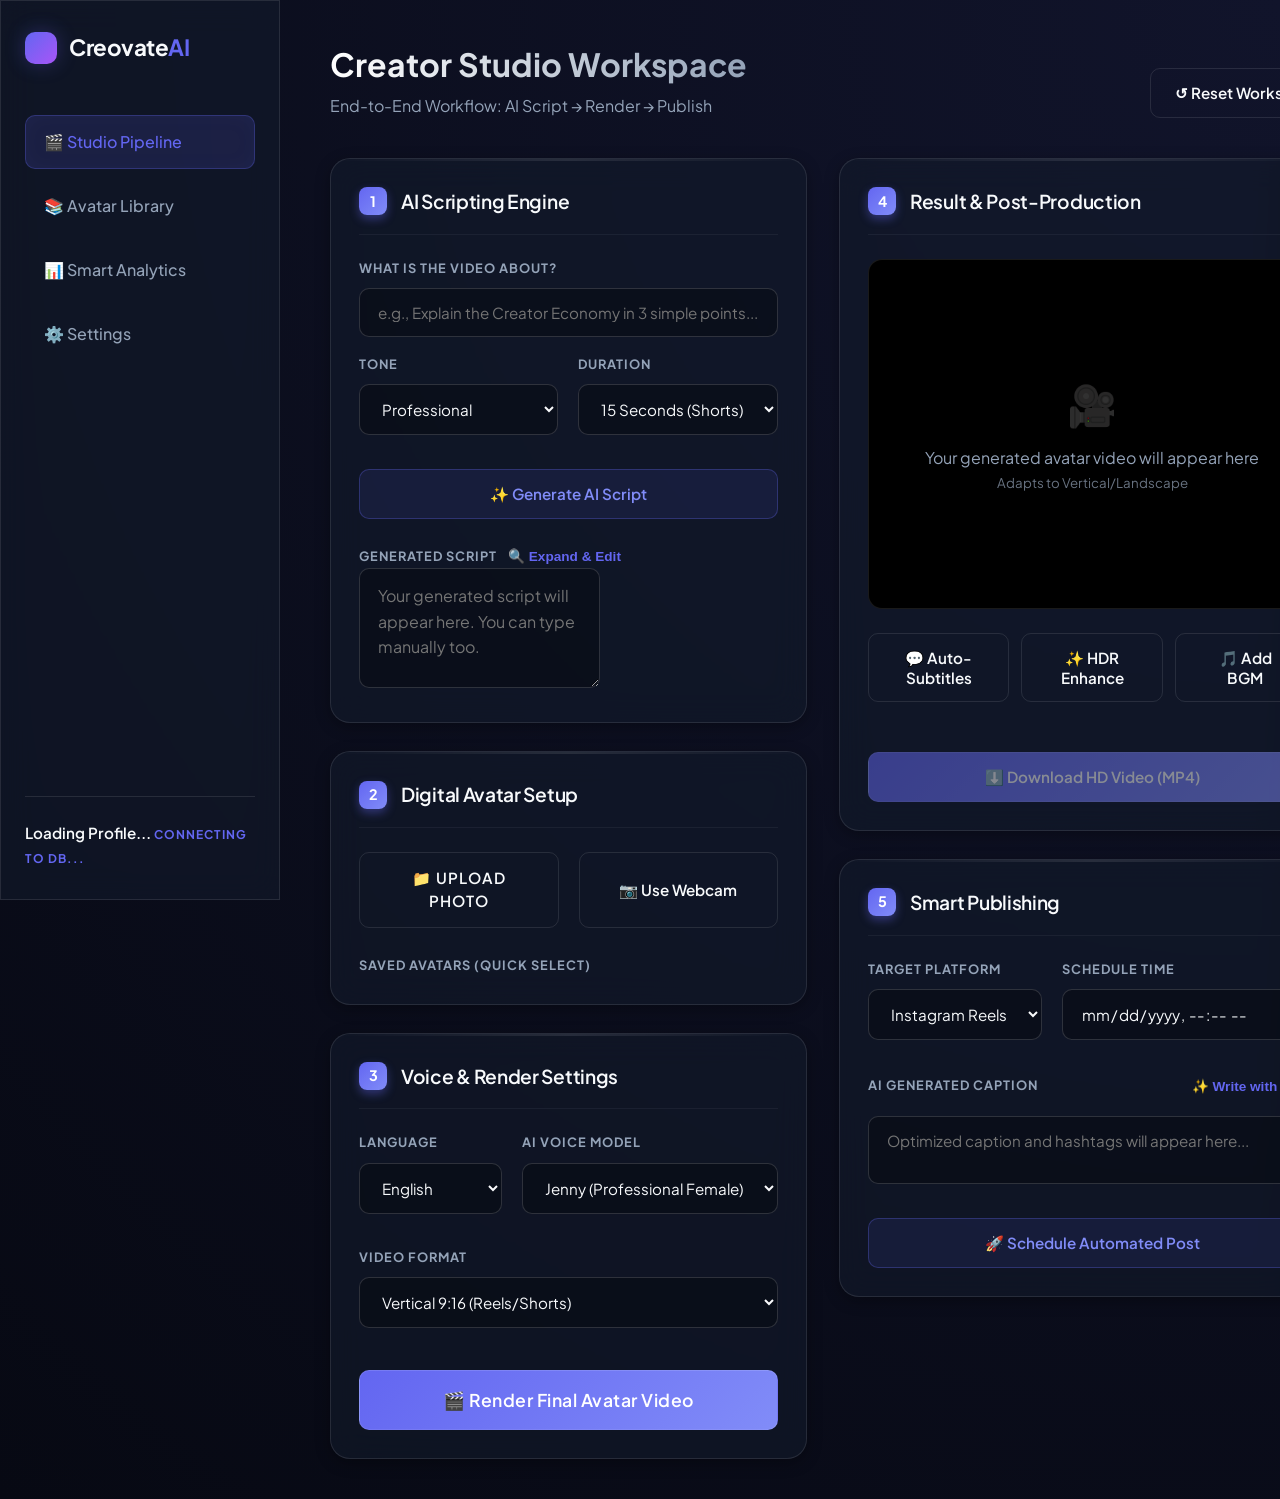
==== commit eada1ef6: "wjkhfuiwe" ====
--- a/frontend/dashboard.html
+++ b/frontend/dashboard.html
@@ -3,30 +3,48 @@
 <head>
     <meta charset="UTF-8">
     <meta name="viewport" content="width=device-width, initial-scale=1.0">
-    <title>Creovate | Studio</title>
+    <title>Creovate | Advanced AI Studio</title>
     <script>if(localStorage.getItem('creovate_theme') === 'light') document.documentElement.classList.add('light-mode');</script>
     <link rel="stylesheet" href="style.css">
-    <link href="https://fonts.googleapis.com/css2?family=Plus+Jakarta+Sans:wght@400;500;600;700&display=swap" rel="stylesheet">
+    <link href="https://fonts.googleapis.com/css2?family=Plus+Jakarta+Sans:wght@300;400;500;600;700&display=swap" rel="stylesheet">
 </head>
 <body class="theme-body">
 
+<div id="scriptModal" class="modal-overlay" style="display: none;">
+    <div class="modal-content">
+        <div class="modal-header">
+            <h2>📝 Advanced Script Editor</h2>
+            <button class="icon-btn close-btn" onclick="closeScriptModal()">✖</button>
+        </div>
+        <p class="modal-subtitle">Fine-tune your AI-generated script here. Changes will sync automatically.</p>
+        <textarea id="scriptModalOutput" class="modal-textarea" placeholder="Your script will appear here..."></textarea>
+        <div class="modal-footer">
+            <span class="word-count" id="modalWordCount">0 words</span>
+            <div class="modal-actions">
+                <button class="btn btn-outline" onclick="closeScriptModal()">Cancel</button>
+                <button class="btn btn-primary" onclick="saveScriptModal()">💾 Save & Apply</button>
+            </div>
+        </div>
+    </div>
+</div>
+
 <div class="layout-container">
-    <aside class="sidebar">
+    <aside class="sidebar glass-panel">
         <div class="brand">
             <div class="logo-icon"></div>
             <h2>Creovate<span class="highlight">AI</span></h2>
         </div>
         <nav class="nav-menu">
-            <a href="#" class="nav-item active">🎬 Studio</a>
+            <a href="#" class="nav-item active">🎬 Studio Pipeline</a>
             <a href="#" class="nav-item">📚 Avatar Library</a>
-            <a href="#" class="nav-item">📊 Analytics</a>
+            <a href="#" class="nav-item">📊 Smart Analytics</a>
             <a href="settings.html" class="nav-item">⚙️ Settings</a>
         </nav>
         <div class="user-profile">
             <img src="" alt="Profile" class="user-avatar" id="sidebarAvatar" style="display: none;">
             <div class="user-info">
                 <span class="user-name" id="sidebarName">Loading Profile...</span>
-                <span class="user-plan" id="sidebarPlan">Connecting to database...</span>
+                <span class="user-plan" id="sidebarPlan">Connecting to DB...</span>
             </div>
         </div>
     </aside>
@@ -34,86 +52,171 @@
     <main class="main-content">
         <header class="topbar">
             <div>
-                <h1 class="page-title">Create New Video</h1>
-                <p class="page-subtitle">End-to-End Workflow: Script to Social Publishing</p>
-            </div>
-            <button class="btn btn-outline" onclick="window.location.reload()">Discard</button>
+                <h1 class="page-title">Creator Studio Workspace</h1>
+                <p class="page-subtitle">End-to-End Workflow: AI Script → Render → Publish</p>
+            </div>
+            <button class="btn btn-outline hover-glow" onclick="window.location.reload()">↺ Reset Workspace</button>
         </header>
 
         <div class="workspace-grid">
             <div class="panel-column">
-                <section class="card">
-                    <div class="card-header"><span class="step-badge">1</span><h3>Content & Script</h3></div>
-                    <div class="input-group"><label>What is the video about?</label><input type="text" id="ideaInput" placeholder="e.g., 3 Tips for Productivity..."></div>
+                
+                <section class="card glass-panel">
+                    <div class="card-header">
+                        <div class="step-badge">1</div>
+                        <h3>AI Scripting Engine</h3>
+                    </div>
+                    <div class="input-group">
+                        <label>What is the video about?</label>
+                        <input type="text" id="ideaInput" placeholder="e.g., Explain the Creator Economy in 3 simple points...">
+                    </div>
                     <div class="row">
-                        <div class="input-group"><label>Tone</label><select id="tone"><option>Professional</option><option>Energetic</option><option>Educational</option></select></div>
-                        <div class="input-group"><label>Duration</label><select id="duration"><option value="15">15 Seconds</option><option value="30">30 Seconds</option></select></div>
-                    </div>
-                    <button id="generateScriptBtn" class="btn btn-secondary" onclick="generateScript()">✨ Generate AI Script</button>
-                    <textarea id="scriptOutput" class="script-box" placeholder="Your generated script will appear here."></textarea>
-                </section>
-
-                <section class="card">
-                    <div class="card-header"><span class="step-badge">2</span><h3>Digital Avatar</h3></div>
+                        <div class="input-group">
+                            <label>Tone</label>
+                            <select id="tone">
+                                <option>Professional</option>
+                                <option>Energetic</option>
+                                <option>Educational & Calm</option>
+                                <option>Marketing / Sales</option>
+                            </select>
+                        </div>
+                        <div class="input-group">
+                            <label>Duration</label>
+                            <select id="duration">
+                                <option value="15">15 Seconds (Shorts)</option>
+                                <option value="30">30 Seconds</option>
+                                <option value="60">60 Seconds</option>
+                            </select>
+                        </div>
+                    </div>
+                    
+                    <button id="generateScriptBtn" class="btn btn-secondary w-100 mt-2" onclick="generateScript()">✨ Generate AI Script</button>
+                    
+                    <div class="script-container mt-3">
+                        <div class="script-header">
+                            <label style="margin:0;">Generated Script</label>
+                            <button class="text-btn" onclick="openScriptModal()">🔍 Expand & Edit</button>
+                        </div>
+                        <textarea id="scriptOutput" class="script-box" placeholder="Your generated script will appear here. You can type manually too."></textarea>
+                    </div>
+                </section>
+
+                <section class="card glass-panel">
+                    <div class="card-header">
+                        <div class="step-badge">2</div>
+                        <h3>Digital Avatar Setup</h3>
+                    </div>
                     <div class="avatar-controls row">
-                        <label class="btn btn-outline" style="flex:1; text-align:center;">📁 Upload Photo<input type="file" id="imageUpload" accept="image/*" style="display: none;"></label>
-                        <button class="btn btn-outline" style="flex:1;" onclick="startCamera()">📷 Use Camera</button>
-                    </div>
-                    <div id="cameraContainer" class="camera-ui" style="display: none;">
+                        <label class="btn btn-outline upload-btn" style="flex:1; text-align:center; cursor: pointer;">
+                            📁 Upload Photo
+                            <input type="file" id="imageUpload" accept="image/*" style="display: none;">
+                        </label>
+                        <button class="btn btn-outline" style="flex:1;" onclick="startCamera()">📷 Use Webcam</button>
+                    </div>
+                    
+                    <div id="cameraContainer" class="camera-ui mt-2" style="display: none;">
                         <video id="webcam" autoplay playsinline></video>
-                        <button class="btn btn-primary snap-btn" onclick="capturePhoto()">📸 Capture</button>
+                        <button class="btn btn-primary snap-btn glow-effect" onclick="capturePhoto()">📸 Capture Face</button>
                         <canvas id="canvas" style="display: none;"></canvas>
                     </div>
-                    <div id="avatarPreviewContainer" class="preview-ui" style="display: none;">
+                    
+                    <div id="avatarPreviewContainer" class="preview-ui mt-2" style="display: none;">
                         <img id="avatarPreview" alt="Selected Avatar">
-                        <button class="btn btn-outline btn-sm" onclick="saveToLibrary()">💾 Save to Library</button>
-                    </div>
-                    <div class="library-section">
-                        <label>Saved Avatars</label>
+                        <button class="btn btn-outline btn-sm mt-2" onclick="saveToLibrary()">💾 Save to User Library</button>
+                    </div>
+                    
+                    <div class="library-section mt-3">
+                        <label>Saved Avatars (Quick Select)</label>
                         <div id="libraryGrid" class="avatar-grid"></div>
                     </div>
                 </section>
 
-                <section class="card">
-                    <div class="card-header"><span class="step-badge">3</span><h3>Video Settings</h3></div>
+                <section class="card glass-panel">
+                    <div class="card-header">
+                        <div class="step-badge">3</div>
+                        <h3>Voice & Render Settings</h3>
+                    </div>
                     <div class="row">
-                        <div class="input-group"><label>Language & Voice</label><select id="language"><option value="English">English</option><option value="Tamil">Tamil</option></select></div>
-                        <div class="input-group"><label>Format</label><select id="videoFormat"><option value="portrait">9:16 (Reels)</option><option value="landscape">16:9 (YouTube)</option></select></div>
-                    </div>
-                    <button id="generateVideoBtn" class="btn btn-primary btn-large" onclick="generateVideo()">🎬 Generate Avatar Video</button>
+                        <div class="input-group">
+                            <label>Language</label>
+                            <select id="language" onchange="updateVoiceOptions()">
+                                <option value="English">English</option>
+                                <option value="Tamil">Tamil (தமிழ்)</option>
+                            </select>
+                        </div>
+                        <div class="input-group">
+                            <label>AI Voice Model</label>
+                            <select id="voiceModel"></select>
+                        </div>
+                    </div>
+                    <div class="row mt-2">
+                        <div class="input-group">
+                            <label>Video Format</label>
+                            <select id="videoFormat">
+                                <option value="portrait">Vertical 9:16 (Reels/Shorts)</option>
+                                <option value="landscape">Landscape 16:9 (YouTube)</option>
+                                <option value="square">Square 1:1 (LinkedIn)</option>
+                            </select>
+                        </div>
+                    </div>
+                    <button id="generateVideoBtn" class="btn btn-primary btn-large w-100 mt-3 glow-effect" onclick="generateVideo()">🎬 Render Final Avatar Video</button>
                 </section>
             </div>
 
             <div class="panel-column sticky-column">
-                <section class="card video-player-card">
-                    <div class="card-header"><h3>Result & Post-Production</h3></div>
+                
+                <section class="card glass-panel video-player-card">
+                    <div class="card-header">
+                        <div class="step-badge">4</div>
+                        <h3>Result & Post-Production</h3>
+                    </div>
+                    
                     <div id="videoPreview" class="player-container">
-                        <div class="placeholder-content"><span class="icon">🎥</span><p>Your generated video will appear here</p></div>
-                    </div>
-                    <div class="tools-grid">
-                        <button class="btn btn-outline tool-btn" onclick="addSubtitles()">💬 Add Subtitles</button>
-                        <button class="btn btn-outline tool-btn" onclick="enhanceVideo()">✨ Enhance Colors</button>
+                        <div class="placeholder-content">
+                            <span class="icon">🎥</span>
+                            <p>Your generated avatar video will appear here</p>
+                            <small style="color: var(--text-muted); opacity: 0.7;">Adapts to Vertical/Landscape</small>
+                        </div>
+                    </div>
+
+                    <div class="tools-grid mt-3">
+                        <button class="btn btn-outline tool-btn" onclick="addSubtitles()">💬 Auto-Subtitles</button>
+                        <button class="btn btn-outline tool-btn" onclick="enhanceVideo()">✨ HDR Enhance</button>
                         <button class="btn btn-outline tool-btn" onclick="addBGM()">🎵 Add BGM</button>
                     </div>
                     <p id="editStatus" class="status-text"></p>
-                    <button id="downloadBtn" class="btn btn-primary w-100" style="margin-top: 15px;" disabled>⬇️ Download Video (MP4)</button>
-                </section>
-
-                <section class="card">
-                    <div class="card-header"><h3>Publishing</h3></div>
+                    <button id="downloadBtn" class="btn btn-primary w-100 mt-2 glow-effect" disabled>⬇️ Download HD Video (MP4)</button>
+                </section>
+
+                <section class="card glass-panel">
+                    <div class="card-header">
+                        <div class="step-badge">5</div>
+                        <h3>Smart Publishing</h3>
+                    </div>
                     <div class="row">
-                        <div class="input-group"><label>Platform</label><select id="socialPlatform"><option value="instagram">Instagram Reels</option><option value="linkedin">LinkedIn</option></select></div>
-                        <div class="input-group"><label>Schedule</label><input type="datetime-local" id="scheduleDate" class="date-input"></div>
-                    </div>
-                    <div class="input-group">
+                        <div class="input-group">
+                            <label>Target Platform</label>
+                            <select id="socialPlatform">
+                                <option value="instagram">Instagram Reels</option>
+                                <option value="linkedin">LinkedIn Post</option>
+                                <option value="youtube">YouTube Shorts</option>
+                            </select>
+                        </div>
+                        <div class="input-group">
+                            <label>Schedule Time</label>
+                            <input type="datetime-local" id="scheduleDate" class="date-input">
+                        </div>
+                    </div>
+                    <div class="input-group mt-2">
                         <div style="display: flex; justify-content: space-between; align-items: center; margin-bottom: 8px;">
-                            <label style="margin: 0;">Social Caption</label>
-                            <button class="text-btn" onclick="generateCaption()">✨ Auto-Write</button>
-                        </div>
-                        <textarea id="captionBox" placeholder="Optimized caption..."></textarea>
-                    </div>
-                    <button class="btn btn-primary w-100 mt-2" onclick="schedulePost()">🚀 Schedule Post</button>
-                </section>
+                            <label style="margin: 0;">AI Generated Caption</label>
+                            <button class="text-btn" onclick="generateCaption()">✨ Write with NLP</button>
+                        </div>
+                        <textarea id="captionBox" placeholder="Optimized caption and hashtags will appear here..."></textarea>
+                    </div>
+                    <button class="btn btn-secondary w-100 mt-2" onclick="schedulePost()">🚀 Schedule Automated Post</button>
+                </section>
+
             </div>
         </div>
     </main>
@@ -123,37 +226,33 @@
     import { initializeApp } from "https://www.gstatic.com/firebasejs/10.8.0/firebase-app.js";
     import { getFirestore, doc, getDoc } from "https://www.gstatic.com/firebasejs/10.8.0/firebase-firestore.js";
 
-    // 🔴 REPLACE WITH YOUR FIREBASE CONFIG 🔴
-       const firebaseConfig = {
-  apiKey: "AIzaSyDqOPA5Lul3NQJofyJvUQBFZb5DAPry7UM",
-  authDomain: "creovate-101.firebaseapp.com",
-  projectId: "creovate-101",
-  storageBucket: "creovate-101.firebasestorage.app",
-  messagingSenderId: "479670114683",
-  appId: "1:479670114683:web:0d5fab68e95294a94445de",
-  measurementId: "G-X2VWJZQEK5"
-};
+    // 🔴 YOUR EXACT FIREBASE CONFIG 🔴
+    const firebaseConfig = {
+        apiKey: "AIzaSyDqOPA5Lul3NQJofyJvUQBFZb5DAPry7UM",
+        authDomain: "creovate-101.firebaseapp.com",
+        projectId: "creovate-101",
+        storageBucket: "creovate-101.firebasestorage.app",
+        messagingSenderId: "479670114683",
+        appId: "1:479670114683:web:0d5fab68e95294a94445de",
+        measurementId: "G-X2VWJZQEK5"
+    };
 
     const app = initializeApp(firebaseConfig);
     const db = getFirestore(app);
 
-    // Get Logged In User from the login.html Session
     const userStr = localStorage.getItem('currentUser');
     
     if (!userStr) {
-        window.location.href = "login.html"; // Kickout unauthenticated
+        window.location.href = "login.html"; 
     } else {
         const user = JSON.parse(userStr);
         document.getElementById('sidebarName').innerText = user.name || "Creator";
         
-        // Fetch User Database Profile from Firestore using their Email
         const loadProfile = async () => {
             try {
                 const userDoc = await getDoc(doc(db, "users", user.email));
-                
                 if (userDoc.exists()) {
                     const data = userDoc.data();
-                    
                     document.getElementById('sidebarName').innerText = data.name || user.name;
                     document.getElementById('sidebarPlan').innerText = data.plan || "Premium Plan";
 
--- a/frontend/style.css
+++ b/frontend/style.css
@@ -1,470 +1,229 @@
 :root {
-    --bg-base: #0B0F19;
-    --bg-surface: #131B2C;
-    --bg-surface-hover: #1A2438;
+    --bg-base: #070913; /* Deeper dark background */
+    --bg-surface: rgba(19, 27, 44, 0.6); /* Glass effect */
+    --bg-surface-hover: rgba(26, 36, 56, 0.8);
     --primary: #6366f1;
-    --primary-hover: #4f46e5;
+    --primary-hover: #818cf8;
     --secondary: #10b981;
-    --secondary-hover: #059669;
     --text-main: #f8fafc;
     --text-muted: #94a3b8;
-    --border-color: rgba(255, 255, 255, 0.08);
-    --border-focus: rgba(99, 102, 241, 0.5);
-    --shadow-sm: 0 4px 6px rgba(0,0,0,0.1);
-    --shadow-lg: 0 10px 25px rgba(0,0,0,0.25);
-    --radius-sm: 8px;
-    --radius-md: 12px;
-    --radius-lg: 16px;
-}
-
-* {
-    margin: 0;
-    padding: 0;
-    box-sizing: border-box;
-}
+    --border-color: rgba(255, 255, 255, 0.1);
+    --border-focus: rgba(99, 102, 241, 0.6);
+    --glow-primary: 0 0 20px rgba(99, 102, 241, 0.3);
+    --shadow-sm: 0 4px 15px rgba(0,0,0,0.3);
+    --radius-sm: 10px;
+    --radius-md: 14px;
+    --radius-lg: 20px;
+}
+
+* { margin: 0; padding: 0; box-sizing: border-box; }
 
 body {
     font-family: 'Plus Jakarta Sans', sans-serif;
-    background-color: var(--bg-base);
+    background: radial-gradient(circle at top right, #11142b, var(--bg-base));
     color: var(--text-main);
     line-height: 1.5;
-}
+    min-height: 100vh;
+    overflow-x: hidden;
+}
+
+/* Scrollbar */
+::-webkit-scrollbar { width: 8px; }
+::-webkit-scrollbar-track { background: var(--bg-base); }
+::-webkit-scrollbar-thumb { background: rgba(255,255,255,0.2); border-radius: 4px; }
+::-webkit-scrollbar-thumb:hover { background: rgba(255,255,255,0.4); }
 
 /* --- Layout --- */
-.layout-container {
-    display: flex;
-    min-height: 100vh;
+.layout-container { display: flex; min-height: 100vh; }
+
+/* Glassmorphism Panel */
+.glass-panel {
+    background: var(--bg-surface);
+    backdrop-filter: blur(16px);
+    -webkit-backdrop-filter: blur(16px);
+    border: 1px solid var(--border-color);
 }
 
 .sidebar {
-    width: 260px;
-    background-color: var(--bg-surface);
-    border-right: 1px solid var(--border-color);
-    padding: 24px;
+    width: 280px;
+    padding: 30px 24px;
     display: flex;
     flex-direction: column;
     position: fixed;
     height: 100vh;
+    z-index: 100;
 }
 
 .main-content {
     flex: 1;
-    margin-left: 260px;
-    padding: 32px 48px;
-    max-width: 1400px;
+    margin-left: 280px;
+    padding: 40px 50px;
+    max-width: 1500px;
 }
 
 /* --- Sidebar --- */
-.brand {
-    display: flex;
-    align-items: center;
-    gap: 12px;
-    margin-bottom: 40px;
-}
-
-.logo-icon {
-    width: 28px;
-    height: 28px;
-    background: linear-gradient(135deg, var(--primary), #a855f7);
-    border-radius: 8px;
-}
-
-.brand h2 {
-    font-size: 1.25rem;
-    font-weight: 700;
-}
-
-.highlight {
-    color: var(--primary);
-}
-
-.nav-menu {
-    display: flex;
-    flex-direction: column;
-    gap: 8px;
-    flex: 1;
-}
-
+.brand { display: flex; align-items: center; gap: 12px; margin-bottom: 50px; }
+.logo-icon { width: 32px; height: 32px; background: linear-gradient(135deg, var(--primary), #a855f7); border-radius: 10px; box-shadow: var(--glow-primary); }
+.brand h2 { font-size: 1.4rem; font-weight: 700; letter-spacing: -0.5px; }
+.highlight { color: var(--primary); }
+
+.nav-menu { display: flex; flex-direction: column; gap: 10px; flex: 1; }
 .nav-item {
-    text-decoration: none;
-    color: var(--text-muted);
-    padding: 12px 16px;
-    border-radius: var(--radius-sm);
-    font-weight: 500;
-    transition: all 0.2s;
-}
-
-.nav-item:hover, .nav-item.active {
-    background-color: rgba(99, 102, 241, 0.1);
-    color: var(--primary);
-}
-
-.user-profile {
-    display: flex;
-    align-items: center;
-    gap: 12px;
-    padding-top: 24px;
-    border-top: 1px solid var(--border-color);
-}
-
-.user-avatar {
-    width: 40px;
-    height: 40px;
-    border-radius: 50%;
-}
-
-.user-info {
-    display: flex;
-    flex-direction: column;
-}
-
-.user-name {
-    font-size: 0.9rem;
-    font-weight: 600;
-}
-
-.user-plan {
-    font-size: 0.75rem;
-    color: var(--text-muted);
-}
+    text-decoration: none; color: var(--text-muted); padding: 14px 18px; border-radius: var(--radius-sm); font-weight: 500; transition: all 0.3s ease; border: 1px solid transparent;
+}
+.nav-item:hover { background: rgba(255,255,255,0.03); border-color: rgba(255,255,255,0.05); color: var(--text-main); }
+.nav-item.active { background: rgba(99, 102, 241, 0.15); border-color: rgba(99, 102, 241, 0.3); color: var(--primary); box-shadow: inset 0 0 20px rgba(99, 102, 241, 0.05); }
+
+.user-profile { display: flex; align-items: center; gap: 14px; padding-top: 24px; border-top: 1px solid var(--border-color); }
+.user-avatar { width: 44px; height: 44px; border-radius: 50%; border: 2px solid var(--primary); }
+.user-name { font-size: 0.95rem; font-weight: 600; }
+.user-plan { font-size: 0.75rem; color: var(--primary); text-transform: uppercase; letter-spacing: 1px; font-weight: 700; }
 
 /* --- Header --- */
-.topbar {
-    display: flex;
-    justify-content: space-between;
-    align-items: flex-end;
-    margin-bottom: 32px;
-}
-
-.page-title {
-    font-size: 1.75rem;
-    font-weight: 700;
-    margin-bottom: 4px;
-}
-
-.page-subtitle {
-    color: var(--text-muted);
-    font-size: 0.95rem;
-}
+.topbar { display: flex; justify-content: space-between; align-items: flex-end; margin-bottom: 40px; }
+.page-title { font-size: 2rem; font-weight: 700; margin-bottom: 6px; background: linear-gradient(to right, #fff, #94a3b8); -webkit-background-clip: text; -webkit-text-fill-color: transparent; }
+.page-subtitle { color: var(--text-muted); font-size: 1rem; }
 
 /* --- Workspace Grid --- */
-.workspace-grid {
-    display: grid;
-    grid-template-columns: 1fr 1fr;
-    gap: 32px;
-    align-items: start;
-}
-
-.panel-column {
-    display: flex;
-    flex-direction: column;
-    gap: 24px;
-}
-
-.sticky-column {
-    position: sticky;
-    top: 32px;
-}
-
-/* --- Cards & Containers --- */
-.card {
-    background-color: var(--bg-surface);
-    border: 1px solid var(--border-color);
-    border-radius: var(--radius-lg);
-    padding: 24px;
-    box-shadow: var(--shadow-sm);
-}
-
-.card-header {
-    display: flex;
-    align-items: center;
-    gap: 12px;
-    margin-bottom: 20px;
-    padding-bottom: 16px;
-    border-bottom: 1px solid var(--border-color);
-}
-
-.step-badge {
-    background: var(--primary);
-    color: white;
-    width: 24px;
-    height: 24px;
-    border-radius: 50%;
+.workspace-grid { display: grid; grid-template-columns: 1.1fr 0.9fr; gap: 32px; align-items: start; }
+.panel-column { display: flex; flex-direction: column; gap: 28px; }
+.sticky-column { position: sticky; top: 40px; }
+
+/* --- Cards --- */
+.card { border-radius: var(--radius-lg); padding: 28px; box-shadow: var(--shadow-sm); position: relative; overflow: hidden; }
+.card::before { content: ''; position: absolute; top: 0; left: 0; width: 100%; height: 2px; background: linear-gradient(90deg, transparent, rgba(255,255,255,0.1), transparent); }
+
+.card-header { display: flex; align-items: center; gap: 14px; margin-bottom: 24px; padding-bottom: 18px; border-bottom: 1px solid rgba(255,255,255,0.05); }
+.step-badge { background: linear-gradient(135deg, var(--primary), #818cf8); color: white; width: 28px; height: 28px; border-radius: 8px; display: flex; align-items: center; justify-content: center; font-size: 0.9rem; font-weight: 700; box-shadow: 0 4px 10px rgba(99,102,241,0.4); }
+.card-header h3 { font-size: 1.2rem; font-weight: 600; letter-spacing: -0.3px; }
+
+/* --- Forms --- */
+.input-group { display: flex; flex-direction: column; gap: 10px; margin-bottom: 18px; flex: 1; }
+label { font-size: 0.8rem; font-weight: 700; color: var(--text-muted); text-transform: uppercase; letter-spacing: 1px; }
+input[type="text"], input[type="datetime-local"], select, textarea {
+    background-color: rgba(0,0,0,0.3); border: 1px solid rgba(255,255,255,0.15); color: var(--text-main); padding: 14px 18px; border-radius: var(--radius-sm); font-family: inherit; font-size: 0.95rem; transition: all 0.3s; outline: none;
+}
+input:focus, select:focus, textarea:focus { border-color: var(--primary); box-shadow: 0 0 0 3px rgba(99, 102, 241, 0.15); background-color: rgba(0,0,0,0.5); }
+.script-box { min-height: 120px; font-size: 1rem; line-height: 1.6; }
+
+.row { display: flex; gap: 20px; }
+.mt-2 { margin-top: 16px; } .mt-3 { margin-top: 24px; } .w-100 { width: 100%; }
+
+/* --- Buttons --- */
+.btn {
+    padding: 14px 24px; border-radius: var(--radius-sm); font-weight: 600; font-size: 0.95rem; cursor: pointer; transition: all 0.3s cubic-bezier(0.4, 0, 0.2, 1); border: none; font-family: inherit; display: inline-flex; align-items: center; justify-content: center; gap: 10px; position: relative; overflow: hidden;
+}
+.btn:disabled { opacity: 0.5; cursor: not-allowed; transform: none !important; box-shadow: none !important; }
+
+.btn-primary { background: linear-gradient(135deg, var(--primary), #818cf8); color: white; border: 1px solid rgba(255,255,255,0.1); }
+.btn-primary.glow-effect:hover:not(:disabled) { transform: translateY(-2px); box-shadow: 0 8px 25px rgba(99, 102, 241, 0.5); background: linear-gradient(135deg, #818cf8, var(--primary)); }
+
+.btn-secondary { background: rgba(99, 102, 241, 0.1); color: var(--primary-hover); border: 1px solid rgba(99, 102, 241, 0.3); }
+.btn-secondary:hover:not(:disabled) { background: rgba(99, 102, 241, 0.2); }
+
+.btn-outline { background: transparent; border: 1px solid var(--border-color); color: var(--text-main); }
+.btn-outline.hover-glow:hover { border-color: var(--primary); box-shadow: 0 0 15px rgba(99, 102, 241, 0.2); }
+.btn-outline:hover:not(:disabled) { background: rgba(255,255,255,0.05); }
+
+.btn-large { padding: 18px; font-size: 1.1rem; letter-spacing: 0.5px; }
+.btn-sm { padding: 8px 14px; font-size: 0.85rem; }
+
+.text-btn { background: none; border: none; color: var(--primary); cursor: pointer; font-weight: 600; font-size: 0.85rem; padding: 4px 8px; border-radius: 6px; transition: 0.2s; }
+.text-btn:hover { background: rgba(99,102,241,0.1); }
+
+/* --- Avatars --- */
+.camera-ui { background: #000; border-radius: var(--radius-sm); overflow: hidden; position: relative; border: 1px solid var(--border-color); }
+video#webcam { width: 100%; display: block; }
+.snap-btn { position: absolute; bottom: 20px; left: 50%; transform: translateX(-50%); border-radius: 30px; padding: 12px 24px; }
+.preview-ui { text-align: center; }
+#avatarPreview { width: 100%; max-width: 180px; border-radius: var(--radius-sm); border: 2px solid var(--primary); box-shadow: var(--glow-primary); }
+
+.avatar-grid { display: flex; gap: 14px; }
+.library-thumb { width: 65px; height: 65px; border-radius: 12px; object-fit: cover; cursor: pointer; border: 2px solid transparent; transition: all 0.3s; opacity: 0.8; }
+.library-thumb:hover { border-color: var(--primary); transform: translateY(-4px); opacity: 1; box-shadow: 0 5px 15px rgba(0,0,0,0.5); }
+
+/* --- Advanced Video Player --- */
+.player-container {
+    background-color: #000;
+    border-radius: var(--radius-md);
+    min-height: 350px;
     display: flex;
     align-items: center;
     justify-content: center;
-    font-size: 0.8rem;
-    font-weight: 700;
-}
-
-.card-header h3 {
-    font-size: 1.1rem;
-    font-weight: 600;
-}
-
-/* --- Form Elements --- */
-.input-group {
-    display: flex;
-    flex-direction: column;
-    gap: 8px;
-    margin-bottom: 16px;
-    flex: 1;
-}
-
-label {
-    font-size: 0.85rem;
-    font-weight: 600;
-    color: var(--text-muted);
-    text-transform: uppercase;
-    letter-spacing: 0.5px;
-}
-
-input[type="text"], 
-input[type="datetime-local"], 
-select, 
-textarea {
-    background-color: var(--bg-base);
-    border: 1px solid var(--border-color);
-    color: var(--text-main);
-    padding: 12px 16px;
-    border-radius: var(--radius-sm);
-    font-family: inherit;
-    font-size: 0.95rem;
-    transition: all 0.2s;
-    outline: none;
-}
-
-input:focus, select:focus, textarea:focus {
-    border-color: var(--border-focus);
-    box-shadow: 0 0 0 3px rgba(99, 102, 241, 0.1);
-}
-
-textarea {
-    resize: vertical;
-    min-height: 120px;
-}
-
-.row {
-    display: flex;
-    gap: 16px;
-}
-
-/* --- Buttons --- */
-.btn {
-    padding: 12px 20px;
-    border-radius: var(--radius-sm);
-    font-weight: 600;
-    font-size: 0.9rem;
-    cursor: pointer;
-    transition: all 0.2s;
-    border: none;
-    font-family: inherit;
-    display: inline-flex;
-    align-items: center;
-    justify-content: center;
-    gap: 8px;
-}
-
-.btn:disabled {
-    opacity: 0.6;
-    cursor: not-allowed;
-}
-
-.btn-primary {
-    background: linear-gradient(135deg, var(--primary), #818cf8);
-    color: white;
-}
-
-.btn-primary:hover:not(:disabled) {
-    background: linear-gradient(135deg, var(--primary-hover), var(--primary));
-    transform: translateY(-1px);
-    box-shadow: 0 4px 12px rgba(99, 102, 241, 0.3);
-}
-
-.btn-secondary {
-    background-color: rgba(16, 185, 129, 0.1);
-    color: var(--secondary);
-    border: 1px solid rgba(16, 185, 129, 0.2);
-}
-
-.btn-secondary:hover:not(:disabled) {
-    background-color: rgba(16, 185, 129, 0.2);
-}
-
-.btn-outline {
-    background: transparent;
-    border: 1px solid var(--border-color);
-    color: var(--text-main);
-}
-
-.btn-outline:hover:not(:disabled) {
-    background: var(--bg-surface-hover);
-    border-color: var(--text-muted);
-}
-
-.btn-large {
-    width: 100%;
-    padding: 16px;
-    font-size: 1.05rem;
-}
-
-.btn-sm {
-    padding: 8px 12px;
-    font-size: 0.8rem;
-}
-
-.text-btn {
-    background: none;
-    border: none;
-    color: var(--primary);
-    cursor: pointer;
-    font-weight: 600;
-    font-size: 0.85rem;
-}
-
-.text-btn:hover {
-    text-decoration: underline;
-}
-
-.w-100 { width: 100%; }
-.mt-2 { margin-top: 16px; }
-
-/* --- Avatars & Media --- */
-.camera-ui {
-    margin-top: 16px;
-    background: #000;
-    border-radius: var(--radius-sm);
-    overflow: hidden;
-    position: relative;
-}
-
-video#webcam {
-    width: 100%;
-    display: block;
-}
-
-.snap-btn {
-    position: absolute;
-    bottom: 16px;
-    left: 50%;
-    transform: translateX(-50%);
-    box-shadow: var(--shadow-lg);
-}
-
-.preview-ui {
-    margin-top: 16px;
-    text-align: center;
-}
-
-#avatarPreview {
-    width: 100%;
-    max-width: 200px;
-    border-radius: var(--radius-sm);
-    border: 2px solid var(--primary);
-    margin-bottom: 12px;
-}
-
-.library-section {
-    margin-top: 24px;
-    padding-top: 16px;
-    border-top: 1px solid var(--border-color);
-}
-
-.avatar-grid {
-    display: flex;
-    gap: 12px;
-    margin-top: 12px;
-}
-
-.library-thumb {
-    width: 60px;
-    height: 60px;
-    border-radius: 8px;
-    object-fit: cover;
-    cursor: pointer;
-    border: 2px solid transparent;
-    transition: all 0.2s;
-}
-
-.library-thumb:hover {
-    border-color: var(--primary);
-    transform: scale(1.05);
-}
-
-/* --- Video Player Area --- */
-.player-container {
-    background-color: #000;
-    border-radius: var(--radius-sm);
-    aspect-ratio: 16/9;
-    display: flex;
-    align-items: center;
-    justify-content: center;
-    margin-bottom: 20px;
-    overflow: hidden;
+    margin-bottom: 24px;
     position: relative;
     border: 1px solid var(--border-color);
-}
-
-.placeholder-content {
-    text-align: center;
-    color: var(--text-muted);
-}
-
-.placeholder-content .icon {
-    font-size: 2rem;
-    display: block;
-    margin-bottom: 8px;
-}
-
-.tools-grid {
-    display: grid;
-    grid-template-columns: 1fr 1fr 1fr;
-    gap: 10px;
-}
-
-.status-text {
-    font-size: 0.85rem;
-    color: var(--secondary);
-    margin-top: 12px;
-    text-align: center;
-    min-height: 20px;
-}
+    box-shadow: inset 0 0 50px rgba(0,0,0,0.8);
+    overflow: hidden;
+}
+
+.rendered-video {
+    width: 100%;
+    max-height: 500px; /* Prevents vertical videos from breaking the layout */
+    object-fit: contain;
+    background: #000;
+}
+
+/* HDR filter class injected by JS */
+.hdr-enhanced { filter: contrast(1.15) saturate(1.2) brightness(1.05); }
+
+.processing-container { text-align: center; display: flex; flex-direction: column; align-items: center; justify-content: center; height: 100%; }
+.placeholder-content { text-align: center; color: var(--text-muted); }
+.placeholder-content .icon { font-size: 2.5rem; display: block; margin-bottom: 12px; opacity: 0.5; }
+
+.tools-grid { display: grid; grid-template-columns: 1fr 1fr 1fr; gap: 12px; }
+.status-text { font-size: 0.85rem; color: var(--secondary); margin-top: 14px; text-align: center; min-height: 20px; font-weight: 600; opacity: 0; transition: opacity 0.3s ease; }
+
+.error-box { background: rgba(239, 68, 68, 0.1); border: 1px solid #ef4444; color: #ef4444; padding: 20px; border-radius: var(--radius-sm); text-align: left; width: 90%; }
 
 /* --- Loaders --- */
-.loader {
-    width: 32px;
-    height: 32px;
-    border: 3px solid var(--border-color);
-    border-bottom-color: var(--primary);
-    border-radius: 50%;
-    display: inline-block;
-    box-sizing: border-box;
-    animation: rotation 1s linear infinite;
-}
-
-@keyframes rotation {
-    0% { transform: rotate(0deg); }
-    100% { transform: rotate(360deg); }
-}
-
-/* --- Subtitle Styling --- */
+.loader { border: 3px solid rgba(255,255,255,0.1); border-bottom-color: var(--primary); border-radius: 50%; display: inline-block; animation: rotation 1s linear infinite; }
+.btn-loader { width: 20px; height: 20px; border-width: 2px; }
+.large-loader { width: 50px; height: 50px; border-width: 4px; box-shadow: var(--glow-primary); }
+@keyframes rotation { 0% { transform: rotate(0deg); } 100% { transform: rotate(360deg); } }
+
+/* --- MODAL (Script Editor) --- */
+.modal-overlay {
+    position: fixed; top: 0; left: 0; width: 100%; height: 100%;
+    background: rgba(0, 0, 0, 0.75); backdrop-filter: blur(8px); -webkit-backdrop-filter: blur(8px);
+    z-index: 1000; display: flex; align-items: center; justify-content: center;
+    animation: fadeIn 0.3s ease;
+}
+
+.modal-content {
+    background: var(--bg-surface); border: 1px solid var(--border-color); border-radius: var(--radius-lg);
+    width: 90%; max-width: 800px; padding: 32px; box-shadow: 0 20px 50px rgba(0,0,0,0.5);
+    animation: slideUp 0.3s cubic-bezier(0.16, 1, 0.3, 1);
+}
+
+.modal-header { display: flex; justify-content: space-between; align-items: center; margin-bottom: 8px; }
+.modal-header h2 { font-size: 1.5rem; font-weight: 700; color: #fff; }
+.modal-subtitle { color: var(--text-muted); font-size: 0.95rem; margin-bottom: 24px; }
+
+.icon-btn { background: none; border: none; color: var(--text-muted); font-size: 1.5rem; cursor: pointer; transition: color 0.2s; }
+.icon-btn:hover { color: #fff; }
+
+.modal-textarea {
+    width: 100%; height: 40vh; min-height: 300px; background: rgba(0,0,0,0.5); border: 1px solid rgba(255,255,255,0.1);
+    color: #fff; padding: 24px; border-radius: var(--radius-md); font-size: 1.1rem; line-height: 1.7; resize: none; outline: none; transition: border-color 0.3s;
+}
+.modal-textarea:focus { border-color: var(--primary); box-shadow: inset 0 0 20px rgba(99,102,241,0.05); }
+
+.modal-footer { display: flex; justify-content: space-between; align-items: center; margin-top: 24px; }
+.word-count { color: var(--text-muted); font-size: 0.9rem; font-weight: 600; background: rgba(255,255,255,0.05); padding: 6px 12px; border-radius: 20px; }
+.modal-actions { display: flex; gap: 12px; }
+
+@keyframes fadeIn { from { opacity: 0; } to { opacity: 1; } }
+@keyframes slideUp { from { transform: translateY(40px) scale(0.98); opacity: 0; } to { transform: translateY(0) scale(1); opacity: 1; } }
+
+/* --- Subtitles WebVTT --- */
 video::cue {
-    background-color: rgba(0, 0, 0, 0.7);
-    color: white;
-    font-family: 'Plus Jakarta Sans', sans-serif;
-    font-weight: 600;
-    font-size: 1.1rem;
-    padding: 4px 8px;
-    border-radius: 4px;
-}
-
-/* Responsive */
-@media (max-width: 1024px) {
-    .workspace-grid {
-        grid-template-columns: 1fr;
-    }
-    .sticky-column {
-        position: relative;
-        top: 0;
-    }
+    background-color: rgba(0, 0, 0, 0.8); color: white; font-family: 'Plus Jakarta Sans', sans-serif;
+    font-weight: 700; font-size: 1.2rem; padding: 6px 12px; border-radius: 6px; text-shadow: 0 2px 4px rgba(0,0,0,0.5);
+}
+
+/* Responsive adjustments */
+@media (max-width: 1200px) {
+    .workspace-grid { grid-template-columns: 1fr; }
+    .sticky-column { position: relative; top: 0; }
 }
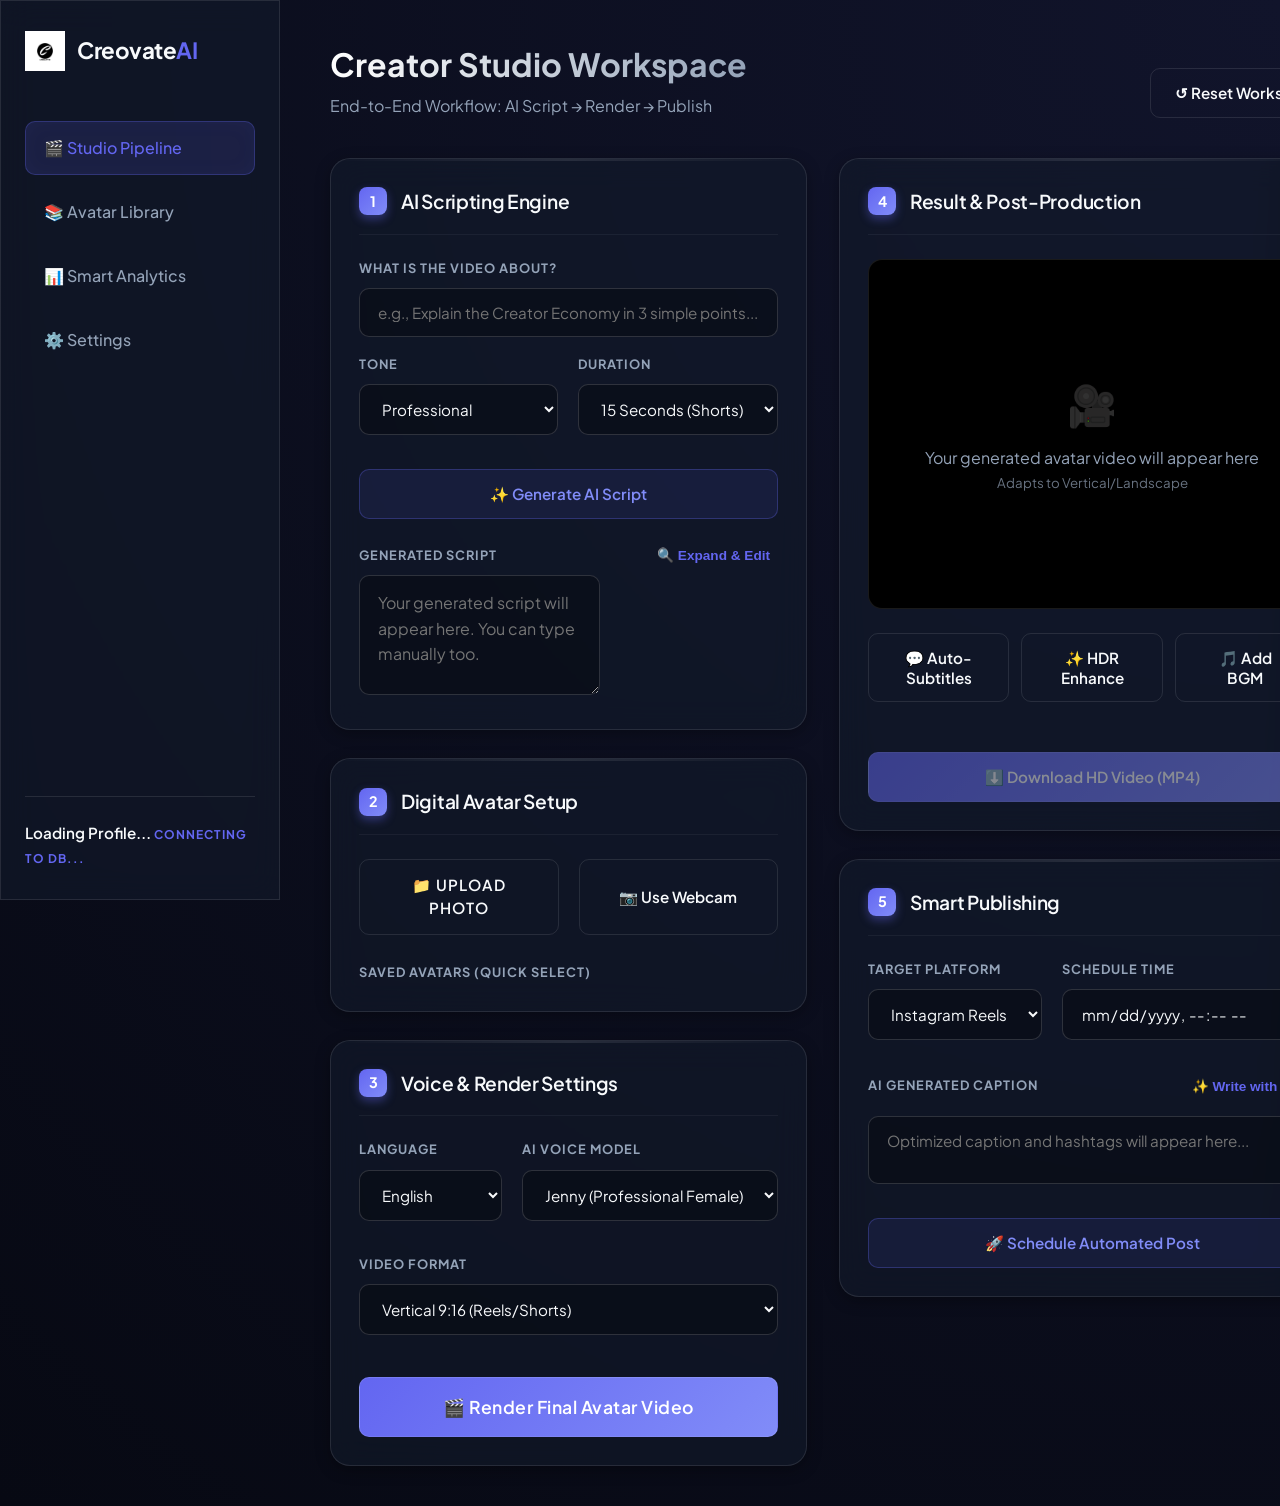
==== commit 3aaf81c8: "rgeg" ====
--- a/frontend/dashboard.html
+++ b/frontend/dashboard.html
@@ -31,7 +31,7 @@
 <div class="layout-container">
     <aside class="sidebar glass-panel">
         <div class="brand">
-            <div class="logo-icon"></div>
+            <img src="Creovate.png" alt="Creovate AI Logo" class="logo-icon">
             <h2>Creovate<span class="highlight">AI</span></h2>
         </div>
         <nav class="nav-menu">
@@ -93,7 +93,7 @@
                     <button id="generateScriptBtn" class="btn btn-secondary w-100 mt-2" onclick="generateScript()">✨ Generate AI Script</button>
                     
                     <div class="script-container mt-3">
-                        <div class="script-header">
+                        <div class="script-header" style="display: flex; justify-content: space-between; align-items: center; margin-bottom: 8px;">
                             <label style="margin:0;">Generated Script</label>
                             <button class="text-btn" onclick="openScriptModal()">🔍 Expand & Edit</button>
                         </div>
@@ -226,7 +226,6 @@
     import { initializeApp } from "https://www.gstatic.com/firebasejs/10.8.0/firebase-app.js";
     import { getFirestore, doc, getDoc } from "https://www.gstatic.com/firebasejs/10.8.0/firebase-firestore.js";
 
-    // 🔴 YOUR EXACT FIREBASE CONFIG 🔴
     const firebaseConfig = {
         apiKey: "AIzaSyDqOPA5Lul3NQJofyJvUQBFZb5DAPry7UM",
         authDomain: "creovate-101.firebaseapp.com",
@@ -255,15 +254,10 @@
                     const data = userDoc.data();
                     document.getElementById('sidebarName').innerText = data.name || user.name;
                     document.getElementById('sidebarPlan').innerText = data.plan || "Premium Plan";
-
                     const defaultAvatar = `https://ui-avatars.com/api/?name=${encodeURIComponent(data.name || user.name)}&background=6366f1&color=fff`;
                     const avatarImg = document.getElementById('sidebarAvatar');
                     avatarImg.src = data.avatar || defaultAvatar;
                     avatarImg.style.display = "block"; 
-                } else {
-                    document.getElementById('sidebarPlan').innerText = "Premium Plan";
-                    document.getElementById('sidebarAvatar').src = `https://ui-avatars.com/api/?name=${encodeURIComponent(user.name)}&background=6366f1&color=fff`;
-                    document.getElementById('sidebarAvatar').style.display = "block";
                 }
             } catch (error) {
                 console.error("Firebase Error:", error);
--- a/frontend/style.css
+++ b/frontend/style.css
@@ -1,6 +1,6 @@
 :root {
-    --bg-base: #070913; /* Deeper dark background */
-    --bg-surface: rgba(19, 27, 44, 0.6); /* Glass effect */
+    --bg-base: #070913; 
+    --bg-surface: rgba(19, 27, 44, 0.6); 
     --bg-surface-hover: rgba(26, 36, 56, 0.8);
     --primary: #6366f1;
     --primary-hover: #818cf8;
@@ -27,16 +27,13 @@
     overflow-x: hidden;
 }
 
-/* Scrollbar */
 ::-webkit-scrollbar { width: 8px; }
 ::-webkit-scrollbar-track { background: var(--bg-base); }
 ::-webkit-scrollbar-thumb { background: rgba(255,255,255,0.2); border-radius: 4px; }
 ::-webkit-scrollbar-thumb:hover { background: rgba(255,255,255,0.4); }
 
-/* --- Layout --- */
 .layout-container { display: flex; min-height: 100vh; }
 
-/* Glassmorphism Panel */
 .glass-panel {
     background: var(--bg-surface);
     backdrop-filter: blur(16px);
@@ -61,9 +58,14 @@
     max-width: 1500px;
 }
 
-/* --- Sidebar --- */
+/* --- LOGO FIX --- */
 .brand { display: flex; align-items: center; gap: 12px; margin-bottom: 50px; }
-.logo-icon { width: 32px; height: 32px; background: linear-gradient(135deg, var(--primary), #a855f7); border-radius: 10px; box-shadow: var(--glow-primary); }
+.logo-icon { 
+    width: 40px; 
+    height: 40px; 
+    object-fit: contain; 
+    background: transparent; 
+}
 .brand h2 { font-size: 1.4rem; font-weight: 700; letter-spacing: -0.5px; }
 .highlight { color: var(--primary); }
 
@@ -79,17 +81,14 @@
 .user-name { font-size: 0.95rem; font-weight: 600; }
 .user-plan { font-size: 0.75rem; color: var(--primary); text-transform: uppercase; letter-spacing: 1px; font-weight: 700; }
 
-/* --- Header --- */
 .topbar { display: flex; justify-content: space-between; align-items: flex-end; margin-bottom: 40px; }
 .page-title { font-size: 2rem; font-weight: 700; margin-bottom: 6px; background: linear-gradient(to right, #fff, #94a3b8); -webkit-background-clip: text; -webkit-text-fill-color: transparent; }
 .page-subtitle { color: var(--text-muted); font-size: 1rem; }
 
-/* --- Workspace Grid --- */
 .workspace-grid { display: grid; grid-template-columns: 1.1fr 0.9fr; gap: 32px; align-items: start; }
 .panel-column { display: flex; flex-direction: column; gap: 28px; }
 .sticky-column { position: sticky; top: 40px; }
 
-/* --- Cards --- */
 .card { border-radius: var(--radius-lg); padding: 28px; box-shadow: var(--shadow-sm); position: relative; overflow: hidden; }
 .card::before { content: ''; position: absolute; top: 0; left: 0; width: 100%; height: 2px; background: linear-gradient(90deg, transparent, rgba(255,255,255,0.1), transparent); }
 
@@ -97,7 +96,6 @@
 .step-badge { background: linear-gradient(135deg, var(--primary), #818cf8); color: white; width: 28px; height: 28px; border-radius: 8px; display: flex; align-items: center; justify-content: center; font-size: 0.9rem; font-weight: 700; box-shadow: 0 4px 10px rgba(99,102,241,0.4); }
 .card-header h3 { font-size: 1.2rem; font-weight: 600; letter-spacing: -0.3px; }
 
-/* --- Forms --- */
 .input-group { display: flex; flex-direction: column; gap: 10px; margin-bottom: 18px; flex: 1; }
 label { font-size: 0.8rem; font-weight: 700; color: var(--text-muted); text-transform: uppercase; letter-spacing: 1px; }
 input[type="text"], input[type="datetime-local"], select, textarea {
@@ -109,7 +107,6 @@
 .row { display: flex; gap: 20px; }
 .mt-2 { margin-top: 16px; } .mt-3 { margin-top: 24px; } .w-100 { width: 100%; }
 
-/* --- Buttons --- */
 .btn {
     padding: 14px 24px; border-radius: var(--radius-sm); font-weight: 600; font-size: 0.95rem; cursor: pointer; transition: all 0.3s cubic-bezier(0.4, 0, 0.2, 1); border: none; font-family: inherit; display: inline-flex; align-items: center; justify-content: center; gap: 10px; position: relative; overflow: hidden;
 }
@@ -131,7 +128,6 @@
 .text-btn { background: none; border: none; color: var(--primary); cursor: pointer; font-weight: 600; font-size: 0.85rem; padding: 4px 8px; border-radius: 6px; transition: 0.2s; }
 .text-btn:hover { background: rgba(99,102,241,0.1); }
 
-/* --- Avatars --- */
 .camera-ui { background: #000; border-radius: var(--radius-sm); overflow: hidden; position: relative; border: 1px solid var(--border-color); }
 video#webcam { width: 100%; display: block; }
 .snap-btn { position: absolute; bottom: 20px; left: 50%; transform: translateX(-50%); border-radius: 30px; padding: 12px 24px; }
@@ -142,7 +138,6 @@
 .library-thumb { width: 65px; height: 65px; border-radius: 12px; object-fit: cover; cursor: pointer; border: 2px solid transparent; transition: all 0.3s; opacity: 0.8; }
 .library-thumb:hover { border-color: var(--primary); transform: translateY(-4px); opacity: 1; box-shadow: 0 5px 15px rgba(0,0,0,0.5); }
 
-/* --- Advanced Video Player --- */
 .player-container {
     background-color: #000;
     border-radius: var(--radius-md);
@@ -159,12 +154,11 @@
 
 .rendered-video {
     width: 100%;
-    max-height: 500px; /* Prevents vertical videos from breaking the layout */
+    max-height: 500px;
     object-fit: contain;
     background: #000;
 }
 
-/* HDR filter class injected by JS */
 .hdr-enhanced { filter: contrast(1.15) saturate(1.2) brightness(1.05); }
 
 .processing-container { text-align: center; display: flex; flex-direction: column; align-items: center; justify-content: center; height: 100%; }
@@ -176,13 +170,11 @@
 
 .error-box { background: rgba(239, 68, 68, 0.1); border: 1px solid #ef4444; color: #ef4444; padding: 20px; border-radius: var(--radius-sm); text-align: left; width: 90%; }
 
-/* --- Loaders --- */
 .loader { border: 3px solid rgba(255,255,255,0.1); border-bottom-color: var(--primary); border-radius: 50%; display: inline-block; animation: rotation 1s linear infinite; }
 .btn-loader { width: 20px; height: 20px; border-width: 2px; }
 .large-loader { width: 50px; height: 50px; border-width: 4px; box-shadow: var(--glow-primary); }
 @keyframes rotation { 0% { transform: rotate(0deg); } 100% { transform: rotate(360deg); } }
 
-/* --- MODAL (Script Editor) --- */
 .modal-overlay {
     position: fixed; top: 0; left: 0; width: 100%; height: 100%;
     background: rgba(0, 0, 0, 0.75); backdrop-filter: blur(8px); -webkit-backdrop-filter: blur(8px);
@@ -216,13 +208,11 @@
 @keyframes fadeIn { from { opacity: 0; } to { opacity: 1; } }
 @keyframes slideUp { from { transform: translateY(40px) scale(0.98); opacity: 0; } to { transform: translateY(0) scale(1); opacity: 1; } }
 
-/* --- Subtitles WebVTT --- */
 video::cue {
     background-color: rgba(0, 0, 0, 0.8); color: white; font-family: 'Plus Jakarta Sans', sans-serif;
     font-weight: 700; font-size: 1.2rem; padding: 6px 12px; border-radius: 6px; text-shadow: 0 2px 4px rgba(0,0,0,0.5);
 }
 
-/* Responsive adjustments */
 @media (max-width: 1200px) {
     .workspace-grid { grid-template-columns: 1fr; }
     .sticky-column { position: relative; top: 0; }
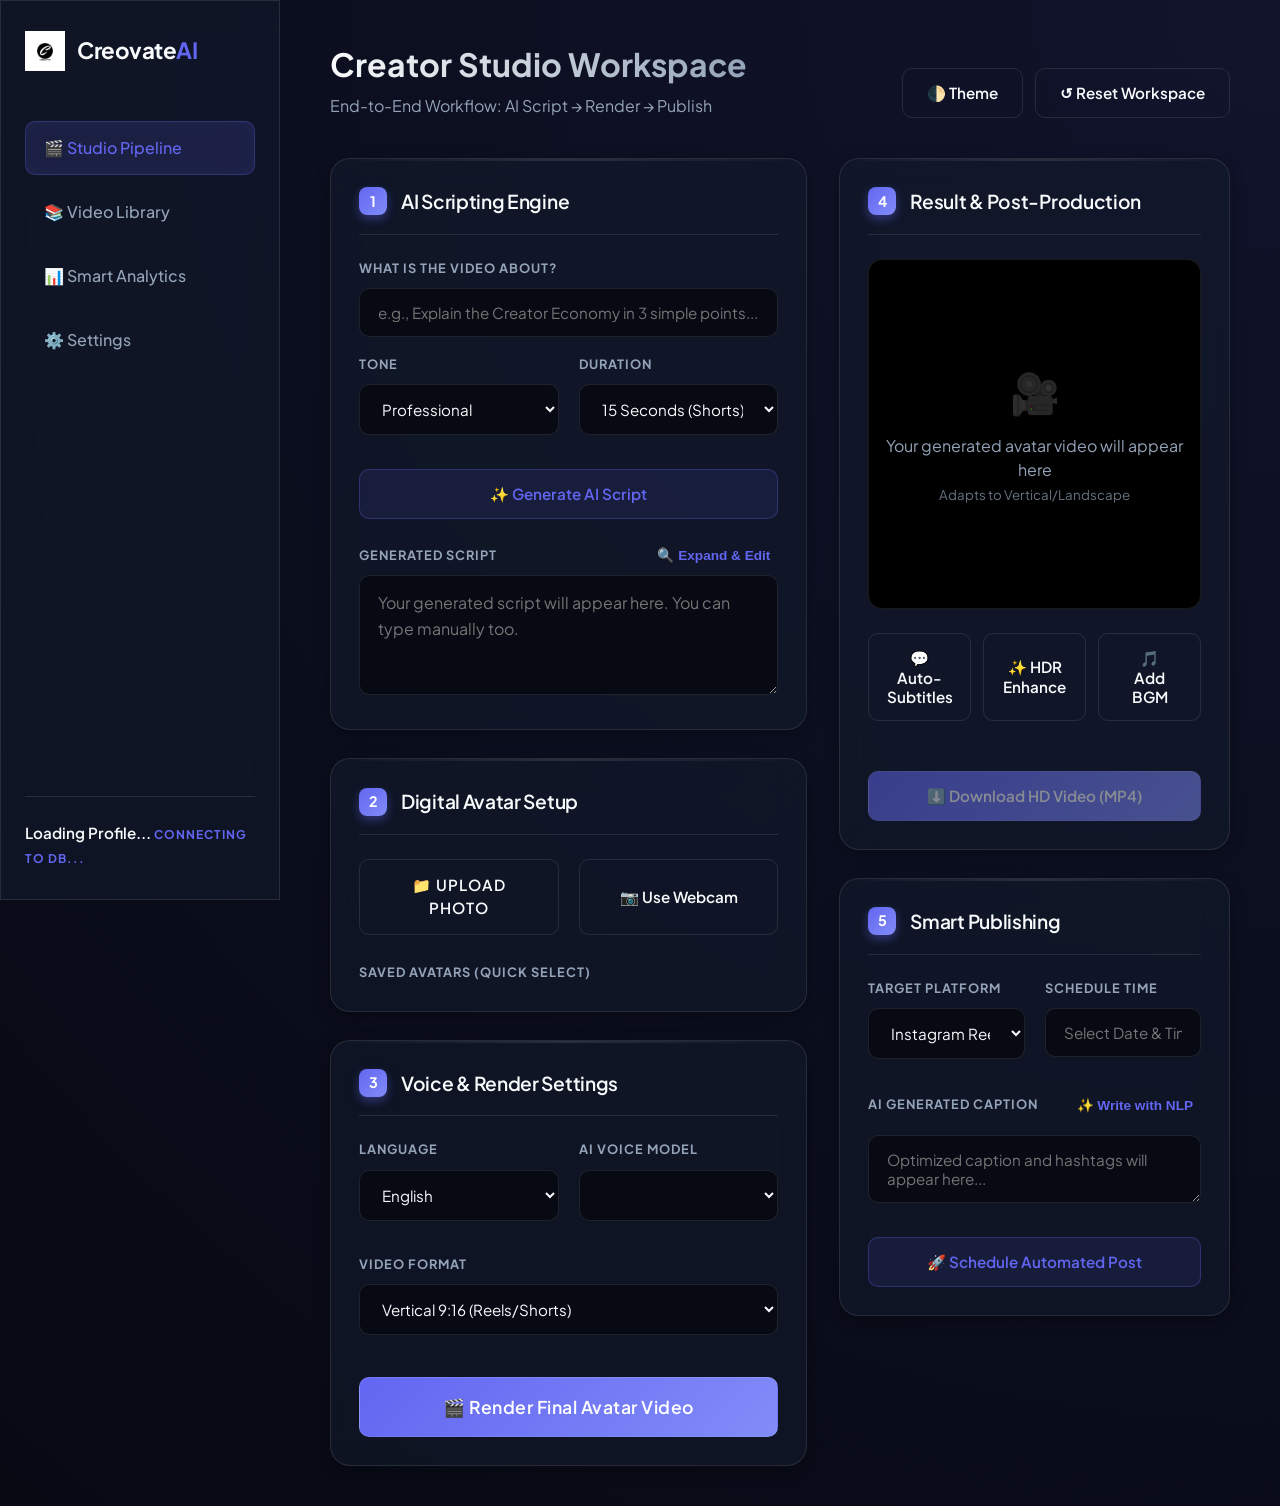
==== commit 97536fbe: "j" ====
--- a/frontend/dashboard.html
+++ b/frontend/dashboard.html
@@ -4,9 +4,16 @@
     <meta charset="UTF-8">
     <meta name="viewport" content="width=device-width, initial-scale=1.0">
     <title>Creovate | Advanced AI Studio</title>
+    
     <script>if(localStorage.getItem('creovate_theme') === 'light') document.documentElement.classList.add('light-mode');</script>
+    
     <link rel="stylesheet" href="style.css">
     <link href="https://fonts.googleapis.com/css2?family=Plus+Jakarta+Sans:wght@300;400;500;600;700&display=swap" rel="stylesheet">
+    
+    <script src="https://cdn.jsdelivr.net/npm/chart.js"></script>
+    
+    <link rel="stylesheet" href="https://cdn.jsdelivr.net/npm/flatpickr/dist/flatpickr.min.css">
+    <script src="https://cdn.jsdelivr.net/npm/flatpickr"></script>
 </head>
 <body class="theme-body">
 
@@ -35,10 +42,10 @@
             <h2>Creovate<span class="highlight">AI</span></h2>
         </div>
         <nav class="nav-menu">
-            <a href="#" class="nav-item active">🎬 Studio Pipeline</a>
-            <a href="#" class="nav-item">📚 Avatar Library</a>
-            <a href="#" class="nav-item">📊 Smart Analytics</a>
-            <a href="settings.html" class="nav-item">⚙️ Settings</a>
+            <a href="#" id="navStudio" class="nav-item active">🎬 Studio Pipeline</a>
+            <a href="#" id="navLibrary" class="nav-item">📚 Video Library</a>
+            <a href="#" id="navAnalytics" class="nav-item">📊 Smart Analytics</a>
+            <a href="#" id="navSettings" class="nav-item">⚙️ Settings</a>
         </nav>
         <div class="user-profile">
             <img src="" alt="Profile" class="user-avatar" id="sidebarAvatar" style="display: none;">
@@ -52,221 +59,303 @@
     <main class="main-content">
         <header class="topbar">
             <div>
-                <h1 class="page-title">Creator Studio Workspace</h1>
-                <p class="page-subtitle">End-to-End Workflow: AI Script → Render → Publish</p>
-            </div>
-            <button class="btn btn-outline hover-glow" onclick="window.location.reload()">↺ Reset Workspace</button>
+                <h1 class="page-title" id="pageTitle">Creator Studio Workspace</h1>
+                <p class="page-subtitle" id="pageSubtitle">End-to-End Workflow: AI Script → Render → Publish</p>
+            </div>
+            <div class="topbar-actions">
+                <button id="themeToggle" class="btn btn-outline" title="Toggle Light/Dark Mode">🌓 Theme</button>
+                <button class="btn btn-outline hover-glow" onclick="window.location.reload()">↺ Reset Workspace</button>
+            </div>
         </header>
 
-        <div class="workspace-grid">
-            <div class="panel-column">
-                
+        <div id="studioView">
+            <div class="workspace-grid">
+                <div class="panel-column">
+                    <section class="card glass-panel">
+                        <div class="card-header">
+                            <div class="step-badge">1</div>
+                            <h3>AI Scripting Engine</h3>
+                        </div>
+                        <div class="input-group">
+                            <label>What is the video about?</label>
+                            <input type="text" id="ideaInput" placeholder="e.g., Explain the Creator Economy in 3 simple points...">
+                        </div>
+                        <div class="row">
+                            <div class="input-group">
+                                <label>Tone</label>
+                                <select id="tone">
+                                    <option>Professional</option>
+                                    <option>Energetic</option>
+                                    <option>Educational & Calm</option>
+                                    <option>Marketing / Sales</option>
+                                </select>
+                            </div>
+                            <div class="input-group">
+                                <label>Duration</label>
+                                <select id="duration">
+                                    <option value="15">15 Seconds (Shorts)</option>
+                                    <option value="30">30 Seconds</option>
+                                    <option value="60">60 Seconds</option>
+                                </select>
+                            </div>
+                        </div>
+                        <button id="generateScriptBtn" class="btn btn-secondary w-100 mt-2" onclick="generateScript()">✨ Generate AI Script</button>
+                        <div class="script-container mt-3">
+                            <div class="script-header" style="display: flex; justify-content: space-between; align-items: center; margin-bottom: 8px;">
+                                <label style="margin:0;">Generated Script</label>
+                                <button class="text-btn" onclick="openScriptModal()">🔍 Expand & Edit</button>
+                            </div>
+                            <textarea id="scriptOutput" class="script-box" placeholder="Your generated script will appear here. You can type manually too."></textarea>
+                        </div>
+                    </section>
+
+                    <section class="card glass-panel">
+                        <div class="card-header">
+                            <div class="step-badge">2</div>
+                            <h3>Digital Avatar Setup</h3>
+                        </div>
+                        <div class="avatar-controls row">
+                            <label class="btn btn-outline upload-btn" style="flex:1; text-align:center; cursor: pointer;">
+                                📁 Upload Photo
+                                <input type="file" id="imageUpload" accept="image/*" style="display: none;">
+                            </label>
+                            <button class="btn btn-outline" style="flex:1;" onclick="startCamera()">📷 Use Webcam</button>
+                        </div>
+                        <div id="cameraContainer" class="camera-ui mt-2" style="display: none;">
+                            <video id="webcam" autoplay playsinline></video>
+                            <button class="btn btn-primary snap-btn glow-effect" onclick="capturePhoto()">📸 Capture Face</button>
+                            <canvas id="canvas" style="display: none;"></canvas>
+                        </div>
+                        <div id="avatarPreviewContainer" class="preview-ui mt-2" style="display: none;">
+                            <img id="avatarPreview" alt="Selected Avatar">
+                            <button class="btn btn-outline btn-sm mt-2" onclick="saveToLibrary()">💾 Save to User Library</button>
+                        </div>
+                        <div class="library-section mt-3">
+                            <label>Saved Avatars (Quick Select)</label>
+                            <div id="libraryGrid" class="avatar-grid"></div>
+                        </div>
+                    </section>
+
+                    <section class="card glass-panel">
+                        <div class="card-header">
+                            <div class="step-badge">3</div>
+                            <h3>Voice & Render Settings</h3>
+                        </div>
+                        <div class="row">
+                            <div class="input-group">
+                                <label>Language</label>
+                                <select id="language" onchange="updateVoiceOptions()">
+                                    <option value="English">English</option>
+                                    <option value="Tamil">Tamil (தமிழ்)</option>
+                                </select>
+                            </div>
+                            <div class="input-group">
+                                <label>AI Voice Model</label>
+                                <select id="voiceModel"></select>
+                            </div>
+                        </div>
+                        <div class="row mt-2">
+                            <div class="input-group">
+                                <label>Video Format</label>
+                                <select id="videoFormat">
+                                    <option value="portrait">Vertical 9:16 (Reels/Shorts)</option>
+                                    <option value="landscape">Landscape 16:9 (YouTube)</option>
+                                    <option value="square">Square 1:1 (LinkedIn)</option>
+                                </select>
+                            </div>
+                        </div>
+                        <button id="generateVideoBtn" class="btn btn-primary btn-large w-100 mt-3 glow-effect" onclick="generateVideo()">🎬 Render Final Avatar Video</button>
+                    </section>
+                </div>
+
+                <div class="panel-column sticky-column">
+                    <section class="card glass-panel video-player-card">
+                        <div class="card-header">
+                            <div class="step-badge">4</div>
+                            <h3>Result & Post-Production</h3>
+                        </div>
+                        <div id="videoPreview" class="player-container">
+                            <div class="placeholder-content">
+                                <span class="icon">🎥</span>
+                                <p>Your generated avatar video will appear here</p>
+                                <small style="color: var(--text-muted); opacity: 0.7;">Adapts to Vertical/Landscape</small>
+                            </div>
+                        </div>
+                        <div class="tools-grid mt-3">
+                            <button class="btn btn-outline tool-btn" onclick="addSubtitles()">💬 Auto-Subtitles</button>
+                            <button class="btn btn-outline tool-btn" onclick="enhanceVideo()">✨ HDR Enhance</button>
+                            <button class="btn btn-outline tool-btn" onclick="addBGM()">🎵 Add BGM</button>
+                        </div>
+                        <p id="editStatus" class="status-text"></p>
+                        <button id="downloadBtn" class="btn btn-primary w-100 mt-2 glow-effect" disabled>⬇️ Download HD Video (MP4)</button>
+                    </section>
+
+                    <section class="card glass-panel">
+                        <div class="card-header">
+                            <div class="step-badge">5</div>
+                            <h3>Smart Publishing</h3>
+                        </div>
+                        <div class="row">
+                            <div class="input-group">
+                                <label>Target Platform</label>
+                                <select id="socialPlatform">
+                                    <option value="instagram">Instagram Reels</option>
+                                    <option value="linkedin">LinkedIn Post</option>
+                                    <option value="youtube">YouTube Shorts</option>
+                                </select>
+                            </div>
+                            <div class="input-group">
+                                <label>Schedule Time</label>
+                                <input type="text" id="scheduleDate" class="date-input" placeholder="Select Date & Time...">
+                            </div>
+                        </div>
+                        <div class="input-group mt-2">
+                            <div style="display: flex; justify-content: space-between; align-items: center; margin-bottom: 8px;">
+                                <label style="margin: 0;">AI Generated Caption</label>
+                                <button class="text-btn" onclick="generateCaption()">✨ Write with NLP</button>
+                            </div>
+                            <textarea id="captionBox" placeholder="Optimized caption and hashtags will appear here..."></textarea>
+                        </div>
+                        <button class="btn btn-secondary w-100 mt-2" onclick="schedulePost()">🚀 Schedule Automated Post</button>
+                    </section>
+                </div>
+            </div>
+        </div>
+
+        <div id="libraryView" style="display: none;">
+            <section class="card glass-panel video-history-section">
+                <div class="card-header" style="justify-content: space-between;">
+                    <div style="display: flex; align-items: center; gap: 14px;">
+                        <span style="font-size: 2rem;">📚</span>
+                        <h3>Your Generated Videos</h3>
+                    </div>
+                    <button class="btn btn-outline btn-sm" onclick="document.getElementById('navStudio').click()">+ Create New</button>
+                </div>
+                <p style="color: var(--text-muted); margin-bottom: 20px;">Click any video to load it back into the Studio for editing, downloading, or publishing.</p>
+                <div id="videoHistoryGrid" class="history-grid"></div>
+            </section>
+        </div>
+
+        <div id="analyticsView" style="display: none;">
+            <div class="analytics-grid-top">
+                <div class="card glass-panel stat-card">
+                    <span class="stat-title">⏱ Today</span>
+                    <div class="stat-value highlight" id="todayTime">0h 0m</div>
+                </div>
+                <div class="card glass-panel stat-card">
+                    <span class="stat-title">📅 This Week</span>
+                    <div class="stat-value" id="weekTime">0h 0m</div>
+                </div>
+                <div class="card glass-panel stat-card">
+                    <span class="stat-title">🔥 Streak</span>
+                    <div class="stat-value" id="streak">0 days</div>
+                </div>
+                <div class="card glass-panel stat-card">
+                    <span class="stat-title">⏱ Live Session</span>
+                    <div class="stat-value" id="liveTimer" style="color: var(--secondary);">0h 0m 0s</div>
+                </div>
+            </div>
+
+            <div class="workspace-grid mt-3">
+                <div class="panel-column">
+                    <section class="card glass-panel">
+                        <div class="card-header">
+                            <h3>📈 Weekly Activity</h3>
+                        </div>
+                        <canvas id="weekChart"></canvas>
+                    </section>
+
+                    <section class="card glass-panel">
+                        <div class="card-header">
+                            <h3>🎯 Daily Goal Setting</h3>
+                        </div>
+                        <div id="goalSetArea" class="row" style="align-items: flex-end;">
+                            <div class="input-group">
+                                <label>Target Duration</label>
+                                <input type="number" id="goalInput" min="1" placeholder="e.g. 2">
+                            </div>
+                            <div class="input-group">
+                                <label>Unit</label>
+                                <select id="goalUnit">
+                                    <option value="hr">Hours</option>
+                                    <option value="min">Minutes</option>
+                                </select>
+                            </div>
+                            <div class="input-group">
+                                <button class="btn btn-primary" onclick="saveGoal()">Set Goal</button>
+                            </div>
+                        </div>
+                        <div id="goalViewArea" class="hidden">
+                            <div style="display: flex; justify-content: space-between; align-items: center; margin-bottom: 10px;">
+                                <strong id="goalText" style="font-size: 1.1rem;"></strong>
+                                <button class="btn btn-outline btn-sm" onclick="enableGoalEdit()">Edit Goal</button>
+                            </div>
+                            <div class="progress-bar-container">
+                                <div class="progress-fill" id="goalBar"></div>
+                            </div>
+                        </div>
+                    </section>
+                </div>
+
+                <div class="panel-column">
+                    <section class="card glass-panel">
+                        <div class="card-header">
+                            <h3>📅 Session Logs</h3>
+                        </div>
+                        <div id="dailyDetail" class="detail-box">Click a date below to see details</div>
+                        <div class="table-responsive mt-2">
+                            <table class="analytics-table" id="weeklyTable">
+                                <tr>
+                                    <th>Date</th>
+                                    <th>Time Spent</th>
+                                </tr>
+                            </table>
+                        </div>
+                    </section>
+                </div>
+            </div>
+        </div>
+
+        <div id="settingsView" style="display: none;">
+            <div class="settings-container">
                 <section class="card glass-panel">
-                    <div class="card-header">
-                        <div class="step-badge">1</div>
-                        <h3>AI Scripting Engine</h3>
+                    <h2>Profile Settings</h2>
+                    <p style="color: var(--text-muted); margin-bottom: 20px;">Manage your account information and avatar.</p>
+                    <div class="profile-header">
+                        <img id="settingsAvatarPreview" src="" alt="Settings Avatar">
+                        <div>
+                            <h3 id="settingsNameDisplay">Loading...</h3>
+                            <p id="settingsEmailDisplay" style="color: var(--text-muted); font-size: 0.9rem;">Connecting to Firebase...</p>
+                            <div style="margin-top: 15px; display: flex; gap: 10px;">
+                                <button class="btn btn-secondary btn-sm" id="changeAvatarBtn">Change Avatar</button>
+                                <input type="file" id="settingsFileInput" style="display: none;" accept="image/*">
+                                <button class="btn btn-outline btn-sm" id="removeAvatarBtn" style="color: #ef4444; border-color: rgba(239, 68, 68, 0.3);">Remove</button>
+                            </div>
+                        </div>
                     </div>
-                    <div class="input-group">
-                        <label>What is the video about?</label>
-                        <input type="text" id="ideaInput" placeholder="e.g., Explain the Creator Economy in 3 simple points...">
-                    </div>
-                    <div class="row">
-                        <div class="input-group">
-                            <label>Tone</label>
-                            <select id="tone">
-                                <option>Professional</option>
-                                <option>Energetic</option>
-                                <option>Educational & Calm</option>
-                                <option>Marketing / Sales</option>
-                            </select>
-                        </div>
-                        <div class="input-group">
-                            <label>Duration</label>
-                            <select id="duration">
-                                <option value="15">15 Seconds (Shorts)</option>
-                                <option value="30">30 Seconds</option>
-                                <option value="60">60 Seconds</option>
-                            </select>
-                        </div>
+                </section>
+
+                <section class="card glass-panel mt-3">
+                    <h2>App Preferences</h2>
+                    <p style="color: var(--text-muted); margin-bottom: 20px;">Customize your Creovate experience.</p>
+                    <div class="toggle-row">
+                        <span style="font-weight: 600;">🌙 Dark Mode</span>
+                        <label class="switch">
+                            <input type="checkbox" id="darkToggle">
+                            <span class="slider"></span>
+                        </label>
                     </div>
                     
-                    <button id="generateScriptBtn" class="btn btn-secondary w-100 mt-2" onclick="generateScript()">✨ Generate AI Script</button>
-                    
-                    <div class="script-container mt-3">
-                        <div class="script-header" style="display: flex; justify-content: space-between; align-items: center; margin-bottom: 8px;">
-                            <label style="margin:0;">Generated Script</label>
-                            <button class="text-btn" onclick="openScriptModal()">🔍 Expand & Edit</button>
-                        </div>
-                        <textarea id="scriptOutput" class="script-box" placeholder="Your generated script will appear here. You can type manually too."></textarea>
+                    <div class="toggle-row" style="margin-top: 20px; border-top: 1px solid var(--border-color); padding-top: 20px;">
+                        <button class="btn btn-outline w-100" id="logoutBtn" style="color: #ef4444; border-color: rgba(239, 68, 68, 0.3);">Log Out of Creovate</button>
                     </div>
                 </section>
-
-                <section class="card glass-panel">
-                    <div class="card-header">
-                        <div class="step-badge">2</div>
-                        <h3>Digital Avatar Setup</h3>
-                    </div>
-                    <div class="avatar-controls row">
-                        <label class="btn btn-outline upload-btn" style="flex:1; text-align:center; cursor: pointer;">
-                            📁 Upload Photo
-                            <input type="file" id="imageUpload" accept="image/*" style="display: none;">
-                        </label>
-                        <button class="btn btn-outline" style="flex:1;" onclick="startCamera()">📷 Use Webcam</button>
-                    </div>
-                    
-                    <div id="cameraContainer" class="camera-ui mt-2" style="display: none;">
-                        <video id="webcam" autoplay playsinline></video>
-                        <button class="btn btn-primary snap-btn glow-effect" onclick="capturePhoto()">📸 Capture Face</button>
-                        <canvas id="canvas" style="display: none;"></canvas>
-                    </div>
-                    
-                    <div id="avatarPreviewContainer" class="preview-ui mt-2" style="display: none;">
-                        <img id="avatarPreview" alt="Selected Avatar">
-                        <button class="btn btn-outline btn-sm mt-2" onclick="saveToLibrary()">💾 Save to User Library</button>
-                    </div>
-                    
-                    <div class="library-section mt-3">
-                        <label>Saved Avatars (Quick Select)</label>
-                        <div id="libraryGrid" class="avatar-grid"></div>
-                    </div>
-                </section>
-
-                <section class="card glass-panel">
-                    <div class="card-header">
-                        <div class="step-badge">3</div>
-                        <h3>Voice & Render Settings</h3>
-                    </div>
-                    <div class="row">
-                        <div class="input-group">
-                            <label>Language</label>
-                            <select id="language" onchange="updateVoiceOptions()">
-                                <option value="English">English</option>
-                                <option value="Tamil">Tamil (தமிழ்)</option>
-                            </select>
-                        </div>
-                        <div class="input-group">
-                            <label>AI Voice Model</label>
-                            <select id="voiceModel"></select>
-                        </div>
-                    </div>
-                    <div class="row mt-2">
-                        <div class="input-group">
-                            <label>Video Format</label>
-                            <select id="videoFormat">
-                                <option value="portrait">Vertical 9:16 (Reels/Shorts)</option>
-                                <option value="landscape">Landscape 16:9 (YouTube)</option>
-                                <option value="square">Square 1:1 (LinkedIn)</option>
-                            </select>
-                        </div>
-                    </div>
-                    <button id="generateVideoBtn" class="btn btn-primary btn-large w-100 mt-3 glow-effect" onclick="generateVideo()">🎬 Render Final Avatar Video</button>
-                </section>
-            </div>
-
-            <div class="panel-column sticky-column">
-                
-                <section class="card glass-panel video-player-card">
-                    <div class="card-header">
-                        <div class="step-badge">4</div>
-                        <h3>Result & Post-Production</h3>
-                    </div>
-                    
-                    <div id="videoPreview" class="player-container">
-                        <div class="placeholder-content">
-                            <span class="icon">🎥</span>
-                            <p>Your generated avatar video will appear here</p>
-                            <small style="color: var(--text-muted); opacity: 0.7;">Adapts to Vertical/Landscape</small>
-                        </div>
-                    </div>
-
-                    <div class="tools-grid mt-3">
-                        <button class="btn btn-outline tool-btn" onclick="addSubtitles()">💬 Auto-Subtitles</button>
-                        <button class="btn btn-outline tool-btn" onclick="enhanceVideo()">✨ HDR Enhance</button>
-                        <button class="btn btn-outline tool-btn" onclick="addBGM()">🎵 Add BGM</button>
-                    </div>
-                    <p id="editStatus" class="status-text"></p>
-                    <button id="downloadBtn" class="btn btn-primary w-100 mt-2 glow-effect" disabled>⬇️ Download HD Video (MP4)</button>
-                </section>
-
-                <section class="card glass-panel">
-                    <div class="card-header">
-                        <div class="step-badge">5</div>
-                        <h3>Smart Publishing</h3>
-                    </div>
-                    <div class="row">
-                        <div class="input-group">
-                            <label>Target Platform</label>
-                            <select id="socialPlatform">
-                                <option value="instagram">Instagram Reels</option>
-                                <option value="linkedin">LinkedIn Post</option>
-                                <option value="youtube">YouTube Shorts</option>
-                            </select>
-                        </div>
-                        <div class="input-group">
-                            <label>Schedule Time</label>
-                            <input type="datetime-local" id="scheduleDate" class="date-input">
-                        </div>
-                    </div>
-                    <div class="input-group mt-2">
-                        <div style="display: flex; justify-content: space-between; align-items: center; margin-bottom: 8px;">
-                            <label style="margin: 0;">AI Generated Caption</label>
-                            <button class="text-btn" onclick="generateCaption()">✨ Write with NLP</button>
-                        </div>
-                        <textarea id="captionBox" placeholder="Optimized caption and hashtags will appear here..."></textarea>
-                    </div>
-                    <button class="btn btn-secondary w-100 mt-2" onclick="schedulePost()">🚀 Schedule Automated Post</button>
-                </section>
-
-            </div>
-        </div>
+            </div>
+        </div>
+
     </main>
 </div>
 
-<script type="module">
-    import { initializeApp } from "https://www.gstatic.com/firebasejs/10.8.0/firebase-app.js";
-    import { getFirestore, doc, getDoc } from "https://www.gstatic.com/firebasejs/10.8.0/firebase-firestore.js";
-
-    const firebaseConfig = {
-        apiKey: "AIzaSyDqOPA5Lul3NQJofyJvUQBFZb5DAPry7UM",
-        authDomain: "creovate-101.firebaseapp.com",
-        projectId: "creovate-101",
-        storageBucket: "creovate-101.firebasestorage.app",
-        messagingSenderId: "479670114683",
-        appId: "1:479670114683:web:0d5fab68e95294a94445de",
-        measurementId: "G-X2VWJZQEK5"
-    };
-
-    const app = initializeApp(firebaseConfig);
-    const db = getFirestore(app);
-
-    const userStr = localStorage.getItem('currentUser');
-    
-    if (!userStr) {
-        window.location.href = "login.html"; 
-    } else {
-        const user = JSON.parse(userStr);
-        document.getElementById('sidebarName').innerText = user.name || "Creator";
-        
-        const loadProfile = async () => {
-            try {
-                const userDoc = await getDoc(doc(db, "users", user.email));
-                if (userDoc.exists()) {
-                    const data = userDoc.data();
-                    document.getElementById('sidebarName').innerText = data.name || user.name;
-                    document.getElementById('sidebarPlan').innerText = data.plan || "Premium Plan";
-                    const defaultAvatar = `https://ui-avatars.com/api/?name=${encodeURIComponent(data.name || user.name)}&background=6366f1&color=fff`;
-                    const avatarImg = document.getElementById('sidebarAvatar');
-                    avatarImg.src = data.avatar || defaultAvatar;
-                    avatarImg.style.display = "block"; 
-                }
-            } catch (error) {
-                console.error("Firebase Error:", error);
-                document.getElementById('sidebarPlan').innerText = "Database Offline";
-            }
-        };
-        loadProfile();
-    }
-</script>
-<script src="script.js"></script>
+<script type="module" src="script.js"></script>
 </body>
 </html>
--- a/frontend/style.css
+++ b/frontend/style.css
@@ -16,6 +16,22 @@
     --radius-lg: 20px;
 }
 
+/* LIGHT MODE OVERRIDES */
+:root.light-mode {
+    --bg-base: #f1f5f9; 
+    --bg-surface: rgba(255, 255, 255, 0.85); 
+    --bg-surface-hover: rgba(255, 255, 255, 1);
+    --primary: #4f46e5;
+    --primary-hover: #4338ca;
+    --secondary: #059669;
+    --text-main: #0f172a;
+    --text-muted: #64748b;
+    --border-color: rgba(0, 0, 0, 0.1);
+    --border-focus: rgba(79, 70, 229, 0.6);
+    --glow-primary: 0 0 20px rgba(79, 70, 229, 0.2);
+    --shadow-sm: 0 4px 15px rgba(0,0,0,0.05);
+}
+
 * { margin: 0; padding: 0; box-sizing: border-box; }
 
 body {
@@ -25,13 +41,19 @@
     line-height: 1.5;
     min-height: 100vh;
     overflow-x: hidden;
+    transition: background 0.3s, color 0.3s;
+}
+
+:root.light-mode body {
+    background: radial-gradient(circle at top right, #e2e8f0, var(--bg-base));
 }
 
 ::-webkit-scrollbar { width: 8px; }
 ::-webkit-scrollbar-track { background: var(--bg-base); }
-::-webkit-scrollbar-thumb { background: rgba(255,255,255,0.2); border-radius: 4px; }
-::-webkit-scrollbar-thumb:hover { background: rgba(255,255,255,0.4); }
-
+::-webkit-scrollbar-thumb { background: rgba(150,150,150,0.3); border-radius: 4px; }
+::-webkit-scrollbar-thumb:hover { background: rgba(150,150,150,0.6); }
+
+/* --- Layout --- */
 .layout-container { display: flex; min-height: 100vh; }
 
 .glass-panel {
@@ -39,6 +61,7 @@
     backdrop-filter: blur(16px);
     -webkit-backdrop-filter: blur(16px);
     border: 1px solid var(--border-color);
+    transition: background 0.3s, border-color 0.3s;
 }
 
 .sidebar {
@@ -58,14 +81,9 @@
     max-width: 1500px;
 }
 
-/* --- LOGO FIX --- */
+/* --- Sidebar --- */
 .brand { display: flex; align-items: center; gap: 12px; margin-bottom: 50px; }
-.logo-icon { 
-    width: 40px; 
-    height: 40px; 
-    object-fit: contain; 
-    background: transparent; 
-}
+.logo-icon { width: 40px; height: 40px; object-fit: contain; background: transparent; }
 .brand h2 { font-size: 1.4rem; font-weight: 700; letter-spacing: -0.5px; }
 .highlight { color: var(--primary); }
 
@@ -73,40 +91,47 @@
 .nav-item {
     text-decoration: none; color: var(--text-muted); padding: 14px 18px; border-radius: var(--radius-sm); font-weight: 500; transition: all 0.3s ease; border: 1px solid transparent;
 }
-.nav-item:hover { background: rgba(255,255,255,0.03); border-color: rgba(255,255,255,0.05); color: var(--text-main); }
+.nav-item:hover { background: rgba(150,150,150,0.1); border-color: var(--border-color); color: var(--text-main); }
 .nav-item.active { background: rgba(99, 102, 241, 0.15); border-color: rgba(99, 102, 241, 0.3); color: var(--primary); box-shadow: inset 0 0 20px rgba(99, 102, 241, 0.05); }
 
 .user-profile { display: flex; align-items: center; gap: 14px; padding-top: 24px; border-top: 1px solid var(--border-color); }
-.user-avatar { width: 44px; height: 44px; border-radius: 50%; border: 2px solid var(--primary); }
+.user-avatar { width: 44px; height: 44px; border-radius: 50%; border: 2px solid var(--primary); object-fit: cover; }
 .user-name { font-size: 0.95rem; font-weight: 600; }
 .user-plan { font-size: 0.75rem; color: var(--primary); text-transform: uppercase; letter-spacing: 1px; font-weight: 700; }
 
+/* --- Header --- */
 .topbar { display: flex; justify-content: space-between; align-items: flex-end; margin-bottom: 40px; }
-.page-title { font-size: 2rem; font-weight: 700; margin-bottom: 6px; background: linear-gradient(to right, #fff, #94a3b8); -webkit-background-clip: text; -webkit-text-fill-color: transparent; }
+.topbar-actions { display: flex; gap: 12px; align-items: center; }
+.page-title { font-size: 2rem; font-weight: 700; margin-bottom: 6px; background: linear-gradient(to right, var(--text-main), var(--text-muted)); -webkit-background-clip: text; -webkit-text-fill-color: transparent; }
 .page-subtitle { color: var(--text-muted); font-size: 1rem; }
 
+/* --- Workspace Grid --- */
 .workspace-grid { display: grid; grid-template-columns: 1.1fr 0.9fr; gap: 32px; align-items: start; }
 .panel-column { display: flex; flex-direction: column; gap: 28px; }
 .sticky-column { position: sticky; top: 40px; }
 
+/* --- Cards --- */
 .card { border-radius: var(--radius-lg); padding: 28px; box-shadow: var(--shadow-sm); position: relative; overflow: hidden; }
-.card::before { content: ''; position: absolute; top: 0; left: 0; width: 100%; height: 2px; background: linear-gradient(90deg, transparent, rgba(255,255,255,0.1), transparent); }
-
-.card-header { display: flex; align-items: center; gap: 14px; margin-bottom: 24px; padding-bottom: 18px; border-bottom: 1px solid rgba(255,255,255,0.05); }
+.card::before { content: ''; position: absolute; top: 0; left: 0; width: 100%; height: 2px; background: linear-gradient(90deg, transparent, rgba(150,150,150,0.2), transparent); }
+
+.card-header { display: flex; align-items: center; gap: 14px; margin-bottom: 24px; padding-bottom: 18px; border-bottom: 1px solid var(--border-color); }
 .step-badge { background: linear-gradient(135deg, var(--primary), #818cf8); color: white; width: 28px; height: 28px; border-radius: 8px; display: flex; align-items: center; justify-content: center; font-size: 0.9rem; font-weight: 700; box-shadow: 0 4px 10px rgba(99,102,241,0.4); }
 .card-header h3 { font-size: 1.2rem; font-weight: 600; letter-spacing: -0.3px; }
 
+/* --- Forms --- */
 .input-group { display: flex; flex-direction: column; gap: 10px; margin-bottom: 18px; flex: 1; }
 label { font-size: 0.8rem; font-weight: 700; color: var(--text-muted); text-transform: uppercase; letter-spacing: 1px; }
-input[type="text"], input[type="datetime-local"], select, textarea {
-    background-color: rgba(0,0,0,0.3); border: 1px solid rgba(255,255,255,0.15); color: var(--text-main); padding: 14px 18px; border-radius: var(--radius-sm); font-family: inherit; font-size: 0.95rem; transition: all 0.3s; outline: none;
-}
-input:focus, select:focus, textarea:focus { border-color: var(--primary); box-shadow: 0 0 0 3px rgba(99, 102, 241, 0.15); background-color: rgba(0,0,0,0.5); }
+input[type="text"], input[type="number"], input[type="datetime-local"], select, textarea {
+    background-color: var(--bg-base); border: 1px solid var(--border-color); color: var(--text-main); padding: 14px 18px; border-radius: var(--radius-sm); font-family: inherit; font-size: 0.95rem; transition: all 0.3s; outline: none; width: 100%;
+}
+input:focus, select:focus, textarea:focus { border-color: var(--primary); box-shadow: 0 0 0 3px rgba(99, 102, 241, 0.15); }
 .script-box { min-height: 120px; font-size: 1rem; line-height: 1.6; }
 
 .row { display: flex; gap: 20px; }
 .mt-2 { margin-top: 16px; } .mt-3 { margin-top: 24px; } .w-100 { width: 100%; }
-
+.hidden { display: none !important; }
+
+/* --- Buttons --- */
 .btn {
     padding: 14px 24px; border-radius: var(--radius-sm); font-weight: 600; font-size: 0.95rem; cursor: pointer; transition: all 0.3s cubic-bezier(0.4, 0, 0.2, 1); border: none; font-family: inherit; display: inline-flex; align-items: center; justify-content: center; gap: 10px; position: relative; overflow: hidden;
 }
@@ -115,12 +140,12 @@
 .btn-primary { background: linear-gradient(135deg, var(--primary), #818cf8); color: white; border: 1px solid rgba(255,255,255,0.1); }
 .btn-primary.glow-effect:hover:not(:disabled) { transform: translateY(-2px); box-shadow: 0 8px 25px rgba(99, 102, 241, 0.5); background: linear-gradient(135deg, #818cf8, var(--primary)); }
 
-.btn-secondary { background: rgba(99, 102, 241, 0.1); color: var(--primary-hover); border: 1px solid rgba(99, 102, 241, 0.3); }
+.btn-secondary { background: rgba(99, 102, 241, 0.1); color: var(--primary); border: 1px solid rgba(99, 102, 241, 0.3); }
 .btn-secondary:hover:not(:disabled) { background: rgba(99, 102, 241, 0.2); }
 
 .btn-outline { background: transparent; border: 1px solid var(--border-color); color: var(--text-main); }
 .btn-outline.hover-glow:hover { border-color: var(--primary); box-shadow: 0 0 15px rgba(99, 102, 241, 0.2); }
-.btn-outline:hover:not(:disabled) { background: rgba(255,255,255,0.05); }
+.btn-outline:hover:not(:disabled) { background: rgba(150,150,150,0.1); }
 
 .btn-large { padding: 18px; font-size: 1.1rem; letter-spacing: 0.5px; }
 .btn-sm { padding: 8px 14px; font-size: 0.85rem; }
@@ -128,6 +153,7 @@
 .text-btn { background: none; border: none; color: var(--primary); cursor: pointer; font-weight: 600; font-size: 0.85rem; padding: 4px 8px; border-radius: 6px; transition: 0.2s; }
 .text-btn:hover { background: rgba(99,102,241,0.1); }
 
+/* --- Video Player & Tools --- */
 .camera-ui { background: #000; border-radius: var(--radius-sm); overflow: hidden; position: relative; border: 1px solid var(--border-color); }
 video#webcam { width: 100%; display: block; }
 .snap-btn { position: absolute; bottom: 20px; left: 50%; transform: translateX(-50%); border-radius: 30px; padding: 12px 24px; }
@@ -136,29 +162,12 @@
 
 .avatar-grid { display: flex; gap: 14px; }
 .library-thumb { width: 65px; height: 65px; border-radius: 12px; object-fit: cover; cursor: pointer; border: 2px solid transparent; transition: all 0.3s; opacity: 0.8; }
-.library-thumb:hover { border-color: var(--primary); transform: translateY(-4px); opacity: 1; box-shadow: 0 5px 15px rgba(0,0,0,0.5); }
+.library-thumb:hover { border-color: var(--primary); transform: translateY(-4px); opacity: 1; box-shadow: 0 5px 15px rgba(0,0,0,0.2); }
 
 .player-container {
-    background-color: #000;
-    border-radius: var(--radius-md);
-    min-height: 350px;
-    display: flex;
-    align-items: center;
-    justify-content: center;
-    margin-bottom: 24px;
-    position: relative;
-    border: 1px solid var(--border-color);
-    box-shadow: inset 0 0 50px rgba(0,0,0,0.8);
-    overflow: hidden;
-}
-
-.rendered-video {
-    width: 100%;
-    max-height: 500px;
-    object-fit: contain;
-    background: #000;
-}
-
+    background-color: #000; border-radius: var(--radius-md); min-height: 350px; display: flex; align-items: center; justify-content: center; margin-bottom: 24px; position: relative; border: 1px solid var(--border-color); box-shadow: inset 0 0 50px rgba(0,0,0,0.5); overflow: hidden;
+}
+.rendered-video { width: 100%; max-height: 500px; object-fit: contain; background: #000; }
 .hdr-enhanced { filter: contrast(1.15) saturate(1.2) brightness(1.05); }
 
 .processing-container { text-align: center; display: flex; flex-direction: column; align-items: center; justify-content: center; height: 100%; }
@@ -167,42 +176,31 @@
 
 .tools-grid { display: grid; grid-template-columns: 1fr 1fr 1fr; gap: 12px; }
 .status-text { font-size: 0.85rem; color: var(--secondary); margin-top: 14px; text-align: center; min-height: 20px; font-weight: 600; opacity: 0; transition: opacity 0.3s ease; }
-
 .error-box { background: rgba(239, 68, 68, 0.1); border: 1px solid #ef4444; color: #ef4444; padding: 20px; border-radius: var(--radius-sm); text-align: left; width: 90%; }
 
-.loader { border: 3px solid rgba(255,255,255,0.1); border-bottom-color: var(--primary); border-radius: 50%; display: inline-block; animation: rotation 1s linear infinite; }
+/* --- Modals & Loaders --- */
+.loader { border: 3px solid rgba(150,150,150,0.3); border-bottom-color: var(--primary); border-radius: 50%; display: inline-block; animation: rotation 1s linear infinite; }
 .btn-loader { width: 20px; height: 20px; border-width: 2px; }
 .large-loader { width: 50px; height: 50px; border-width: 4px; box-shadow: var(--glow-primary); }
 @keyframes rotation { 0% { transform: rotate(0deg); } 100% { transform: rotate(360deg); } }
 
 .modal-overlay {
-    position: fixed; top: 0; left: 0; width: 100%; height: 100%;
-    background: rgba(0, 0, 0, 0.75); backdrop-filter: blur(8px); -webkit-backdrop-filter: blur(8px);
-    z-index: 1000; display: flex; align-items: center; justify-content: center;
-    animation: fadeIn 0.3s ease;
-}
-
+    position: fixed; top: 0; left: 0; width: 100%; height: 100%; background: rgba(0, 0, 0, 0.75); backdrop-filter: blur(8px); -webkit-backdrop-filter: blur(8px); z-index: 1000; display: flex; align-items: center; justify-content: center; animation: fadeIn 0.3s ease;
+}
 .modal-content {
-    background: var(--bg-surface); border: 1px solid var(--border-color); border-radius: var(--radius-lg);
-    width: 90%; max-width: 800px; padding: 32px; box-shadow: 0 20px 50px rgba(0,0,0,0.5);
-    animation: slideUp 0.3s cubic-bezier(0.16, 1, 0.3, 1);
-}
-
+    background: var(--bg-surface); border: 1px solid var(--border-color); border-radius: var(--radius-lg); width: 90%; max-width: 800px; padding: 32px; box-shadow: 0 20px 50px rgba(0,0,0,0.5); animation: slideUp 0.3s cubic-bezier(0.16, 1, 0.3, 1);
+}
 .modal-header { display: flex; justify-content: space-between; align-items: center; margin-bottom: 8px; }
-.modal-header h2 { font-size: 1.5rem; font-weight: 700; color: #fff; }
+.modal-header h2 { font-size: 1.5rem; font-weight: 700; color: var(--text-main); }
 .modal-subtitle { color: var(--text-muted); font-size: 0.95rem; margin-bottom: 24px; }
-
 .icon-btn { background: none; border: none; color: var(--text-muted); font-size: 1.5rem; cursor: pointer; transition: color 0.2s; }
-.icon-btn:hover { color: #fff; }
-
+.icon-btn:hover { color: var(--text-main); }
 .modal-textarea {
-    width: 100%; height: 40vh; min-height: 300px; background: rgba(0,0,0,0.5); border: 1px solid rgba(255,255,255,0.1);
-    color: #fff; padding: 24px; border-radius: var(--radius-md); font-size: 1.1rem; line-height: 1.7; resize: none; outline: none; transition: border-color 0.3s;
+    width: 100%; height: 40vh; min-height: 300px; background: var(--bg-base); border: 1px solid var(--border-color); color: var(--text-main); padding: 24px; border-radius: var(--radius-md); font-size: 1.1rem; line-height: 1.7; resize: none; outline: none; transition: border-color 0.3s;
 }
 .modal-textarea:focus { border-color: var(--primary); box-shadow: inset 0 0 20px rgba(99,102,241,0.05); }
-
 .modal-footer { display: flex; justify-content: space-between; align-items: center; margin-top: 24px; }
-.word-count { color: var(--text-muted); font-size: 0.9rem; font-weight: 600; background: rgba(255,255,255,0.05); padding: 6px 12px; border-radius: 20px; }
+.word-count { color: var(--text-muted); font-size: 0.9rem; font-weight: 600; background: rgba(150,150,150,0.1); padding: 6px 12px; border-radius: 20px; }
 .modal-actions { display: flex; gap: 12px; }
 
 @keyframes fadeIn { from { opacity: 0; } to { opacity: 1; } }
@@ -216,4 +214,60 @@
 @media (max-width: 1200px) {
     .workspace-grid { grid-template-columns: 1fr; }
     .sticky-column { position: relative; top: 0; }
-}+}
+
+/* --- Video History Grid --- */
+.video-history-section { margin-top: 0; padding: 30px; min-height: 75vh; }
+.history-grid { display: grid; grid-template-columns: repeat(auto-fill, minmax(220px, 1fr)); gap: 24px; margin-top: 20px; }
+.history-item { background: #000; border-radius: var(--radius-md); overflow: hidden; position: relative; aspect-ratio: 9/16; border: 1px solid var(--border-color); cursor: pointer; box-shadow: var(--shadow-sm); transition: transform 0.3s, border-color 0.3s, box-shadow 0.3s; }
+.history-item:hover { transform: translateY(-8px); border-color: var(--primary); box-shadow: 0 10px 30px rgba(0,0,0,0.5); }
+.history-item video { width: 100%; height: 100%; object-fit: cover; opacity: 0.8; transition: opacity 0.3s; }
+.history-item:hover video { opacity: 1; }
+.history-meta { position: absolute; bottom: 0; left: 0; width: 100%; padding: 16px 12px; background: linear-gradient(to top, rgba(0,0,0,0.95), transparent); color: #fff; font-size: 0.8rem; display: flex; justify-content: space-between; align-items: center; }
+.history-badge { background: linear-gradient(135deg, var(--primary), #818cf8); padding: 4px 10px; border-radius: 6px; font-size: 0.75rem; font-weight: 700; }
+
+/* --- Analytics Specific Styles --- */
+.analytics-grid-top { display: grid; grid-template-columns: repeat(auto-fit, minmax(200px, 1fr)); gap: 20px; }
+.stat-card { padding: 20px; text-align: left; display: flex; flex-direction: column; justify-content: center; }
+.stat-title { font-size: 0.9rem; color: var(--text-muted); font-weight: 600; text-transform: uppercase; letter-spacing: 1px; margin-bottom: 8px; }
+.stat-value { font-size: 2rem; font-weight: 700; color: var(--text-main); }
+.stat-value.highlight { color: var(--primary); }
+.progress-bar-container { height: 12px; background: var(--bg-base); border-radius: 10px; overflow: hidden; margin-top: 10px; border: 1px solid var(--border-color); }
+.progress-fill { height: 100%; background: linear-gradient(90deg, var(--primary), var(--secondary)); width: 0%; transition: width 0.5s ease-out; }
+.analytics-table { width: 100%; border-collapse: collapse; margin-top: 10px; }
+.analytics-table th { text-align: left; padding: 12px; color: var(--text-muted); font-weight: 600; font-size: 0.85rem; text-transform: uppercase; border-bottom: 2px solid var(--border-color); }
+.analytics-table td { padding: 14px 12px; border-bottom: 1px solid var(--border-color); font-size: 0.95rem; transition: background 0.2s; }
+.analytics-table tr:hover td { background: rgba(150,150,150,0.05); cursor: pointer; }
+.detail-box { background: rgba(99, 102, 241, 0.1); border: 1px solid rgba(99, 102, 241, 0.3); padding: 15px; border-radius: var(--radius-sm); color: var(--primary); font-weight: 600; text-align: center; }
+
+/* --- Settings Specific Styles --- */
+.settings-container { max-width: 700px; margin: 0 auto; }
+.profile-header { display: flex; align-items: center; gap: 24px; }
+#settingsAvatarPreview { width: 90px; height: 90px; border-radius: 50%; object-fit: cover; border: 3px solid var(--primary); box-shadow: var(--glow-primary); }
+.toggle-row { display: flex; justify-content: space-between; align-items: center; }
+.switch { position: relative; display: inline-block; width: 50px; height: 26px; }
+.switch input { opacity: 0; width: 0; height: 0; }
+.slider { position: absolute; cursor: pointer; top: 0; left: 0; right: 0; bottom: 0; background-color: var(--border-color); transition: .4s; border-radius: 34px; border: 1px solid rgba(255,255,255,0.1); }
+.slider:before { position: absolute; content: ""; height: 18px; width: 18px; left: 4px; bottom: 3px; background-color: white; transition: .4s; border-radius: 50%; }
+input:checked + .slider { background-color: var(--primary); border-color: var(--primary); }
+input:checked + .slider:before { transform: translateX(24px); }
+
+/* --- Flatpickr Dark/Light Overrides --- */
+.flatpickr-calendar {
+    background: var(--bg-surface) !important;
+    border: 1px solid var(--border-color) !important;
+    box-shadow: var(--shadow-sm) !important;
+    color: var(--text-main) !important;
+    backdrop-filter: blur(10px);
+    font-family: inherit !important;
+}
+.flatpickr-day, .flatpickr-weekday, .flatpickr-current-month input.cur-year, .flatpickr-month {
+    color: var(--text-main) !important;
+}
+.flatpickr-day.selected {
+    background: var(--primary) !important;
+    border-color: var(--primary) !important;
+}
+.flatpickr-day:hover { background: rgba(150,150,150,0.2) !important; }
+.flatpickr-time { border-top: 1px solid var(--border-color) !important; }
+.flatpickr-time input { color: var(--text-main) !important; }
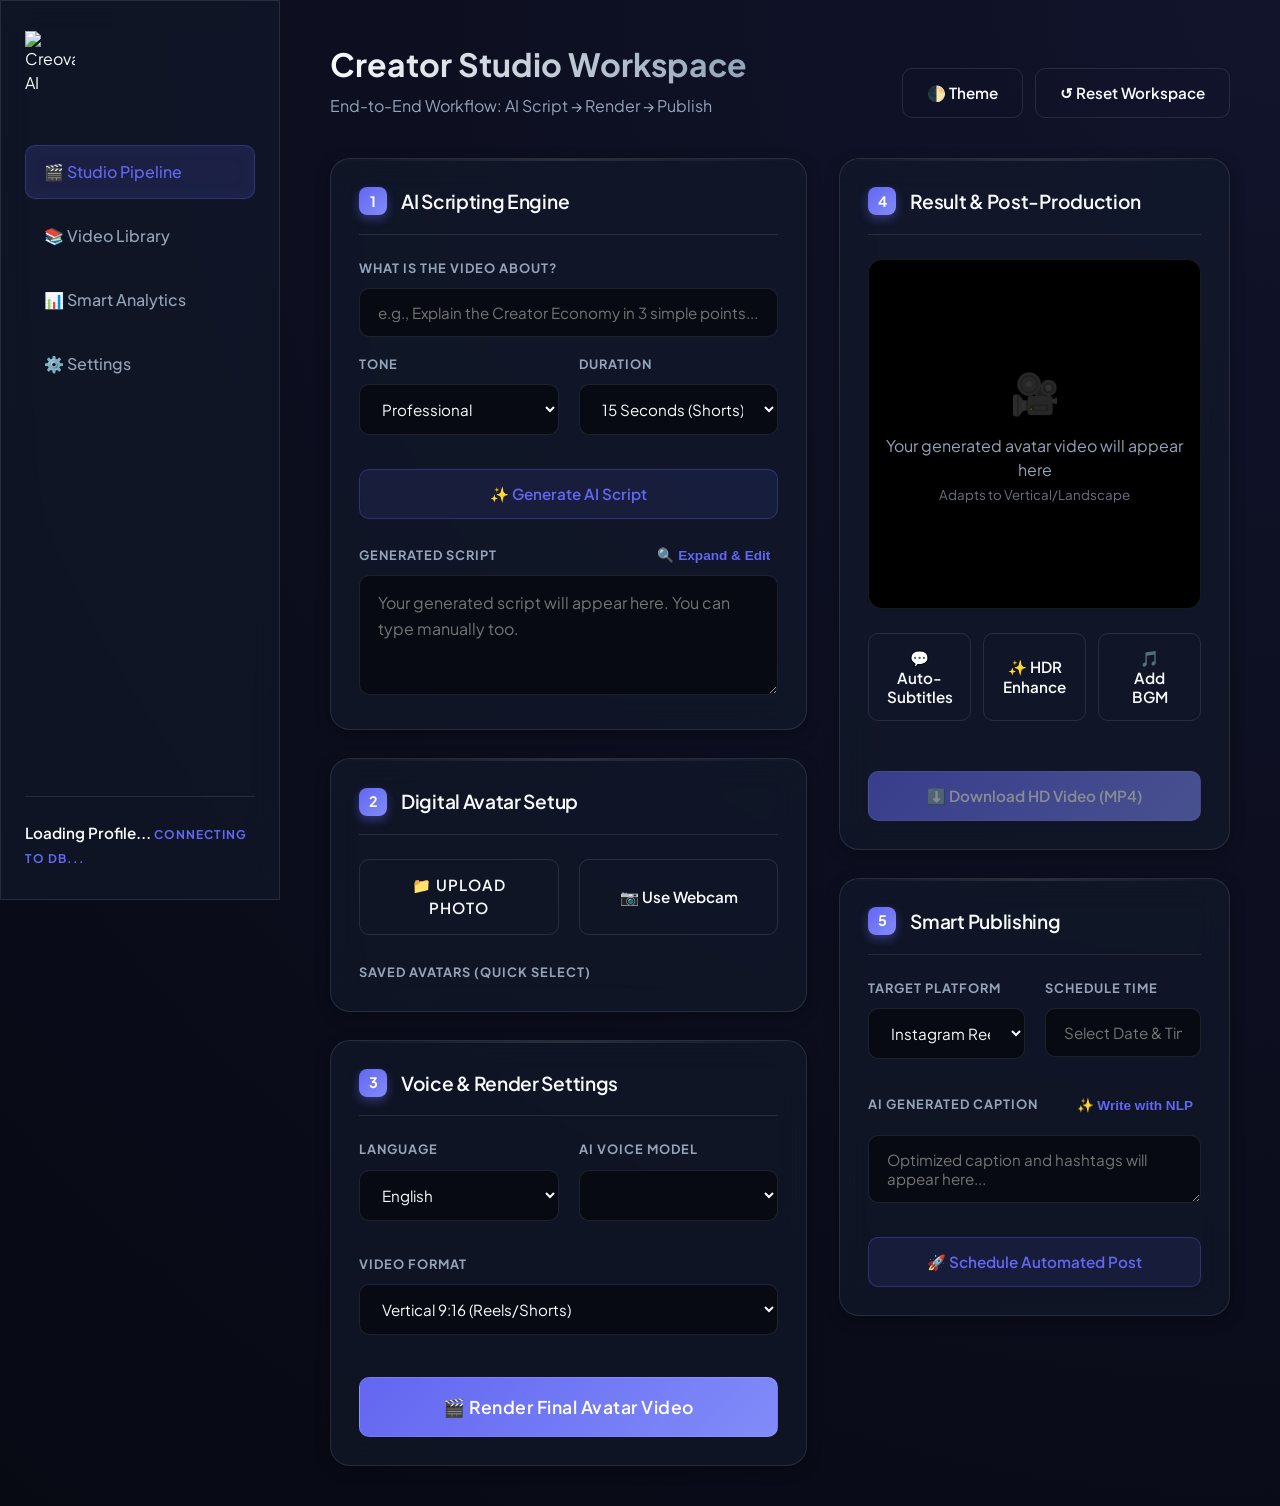
==== commit 74a667e9: "d" ====
--- a/frontend/dashboard.html
+++ b/frontend/dashboard.html
@@ -4,14 +4,13 @@
     <meta charset="UTF-8">
     <meta name="viewport" content="width=device-width, initial-scale=1.0">
     <title>Creovate | Advanced AI Studio</title>
-    
     <script>if(localStorage.getItem('creovate_theme') === 'light') document.documentElement.classList.add('light-mode');</script>
-    
     <link rel="stylesheet" href="style.css">
     <link href="https://fonts.googleapis.com/css2?family=Plus+Jakarta+Sans:wght@300;400;500;600;700&display=swap" rel="stylesheet">
     
+    <link rel="icon" href="creovate.png" type="image/png">
+    
     <script src="https://cdn.jsdelivr.net/npm/chart.js"></script>
-    
     <link rel="stylesheet" href="https://cdn.jsdelivr.net/npm/flatpickr/dist/flatpickr.min.css">
     <script src="https://cdn.jsdelivr.net/npm/flatpickr"></script>
 </head>
@@ -37,10 +36,11 @@
 
 <div class="layout-container">
     <aside class="sidebar glass-panel">
+        
         <div class="brand">
-            <img src="Creovate.png" alt="Creovate AI Logo" class="logo-icon">
-            <h2>Creovate<span class="highlight">AI</span></h2>
-        </div>
+            <img src="WhatsApp Image 2026-02-27 at 11.47.08 PM.jpeg" alt="Creovate AI" class="brand-logo-img">
+        </div>
+
         <nav class="nav-menu">
             <a href="#" id="navStudio" class="nav-item active">🎬 Studio Pipeline</a>
             <a href="#" id="navLibrary" class="nav-item">📚 Video Library</a>
--- a/frontend/style.css
+++ b/frontend/style.css
@@ -48,6 +48,7 @@
     background: radial-gradient(circle at top right, #e2e8f0, var(--bg-base));
 }
 
+/* Scrollbar */
 ::-webkit-scrollbar { width: 8px; }
 ::-webkit-scrollbar-track { background: var(--bg-base); }
 ::-webkit-scrollbar-thumb { background: rgba(150,150,150,0.3); border-radius: 4px; }
@@ -81,11 +82,17 @@
     max-width: 1500px;
 }
 
-/* --- Sidebar --- */
-.brand { display: flex; align-items: center; gap: 12px; margin-bottom: 50px; }
-.logo-icon { width: 40px; height: 40px; object-fit: contain; background: transparent; }
-.brand h2 { font-size: 1.4rem; font-weight: 700; letter-spacing: -0.5px; }
-.highlight { color: var(--primary); }
+/* --- FIXED: Sidebar Logo --- */
+.brand { 
+    display: flex; 
+    align-items: center; 
+    margin-bottom: 50px; 
+}
+.brand-logo-img { 
+    width: 50px; 
+    height: auto; 
+    object-fit: contain; 
+}
 
 .nav-menu { display: flex; flex-direction: column; gap: 10px; flex: 1; }
 .nav-item {
@@ -205,16 +212,6 @@
 
 @keyframes fadeIn { from { opacity: 0; } to { opacity: 1; } }
 @keyframes slideUp { from { transform: translateY(40px) scale(0.98); opacity: 0; } to { transform: translateY(0) scale(1); opacity: 1; } }
-
-video::cue {
-    background-color: rgba(0, 0, 0, 0.8); color: white; font-family: 'Plus Jakarta Sans', sans-serif;
-    font-weight: 700; font-size: 1.2rem; padding: 6px 12px; border-radius: 6px; text-shadow: 0 2px 4px rgba(0,0,0,0.5);
-}
-
-@media (max-width: 1200px) {
-    .workspace-grid { grid-template-columns: 1fr; }
-    .sticky-column { position: relative; top: 0; }
-}
 
 /* --- Video History Grid --- */
 .video-history-section { margin-top: 0; padding: 30px; min-height: 75vh; }
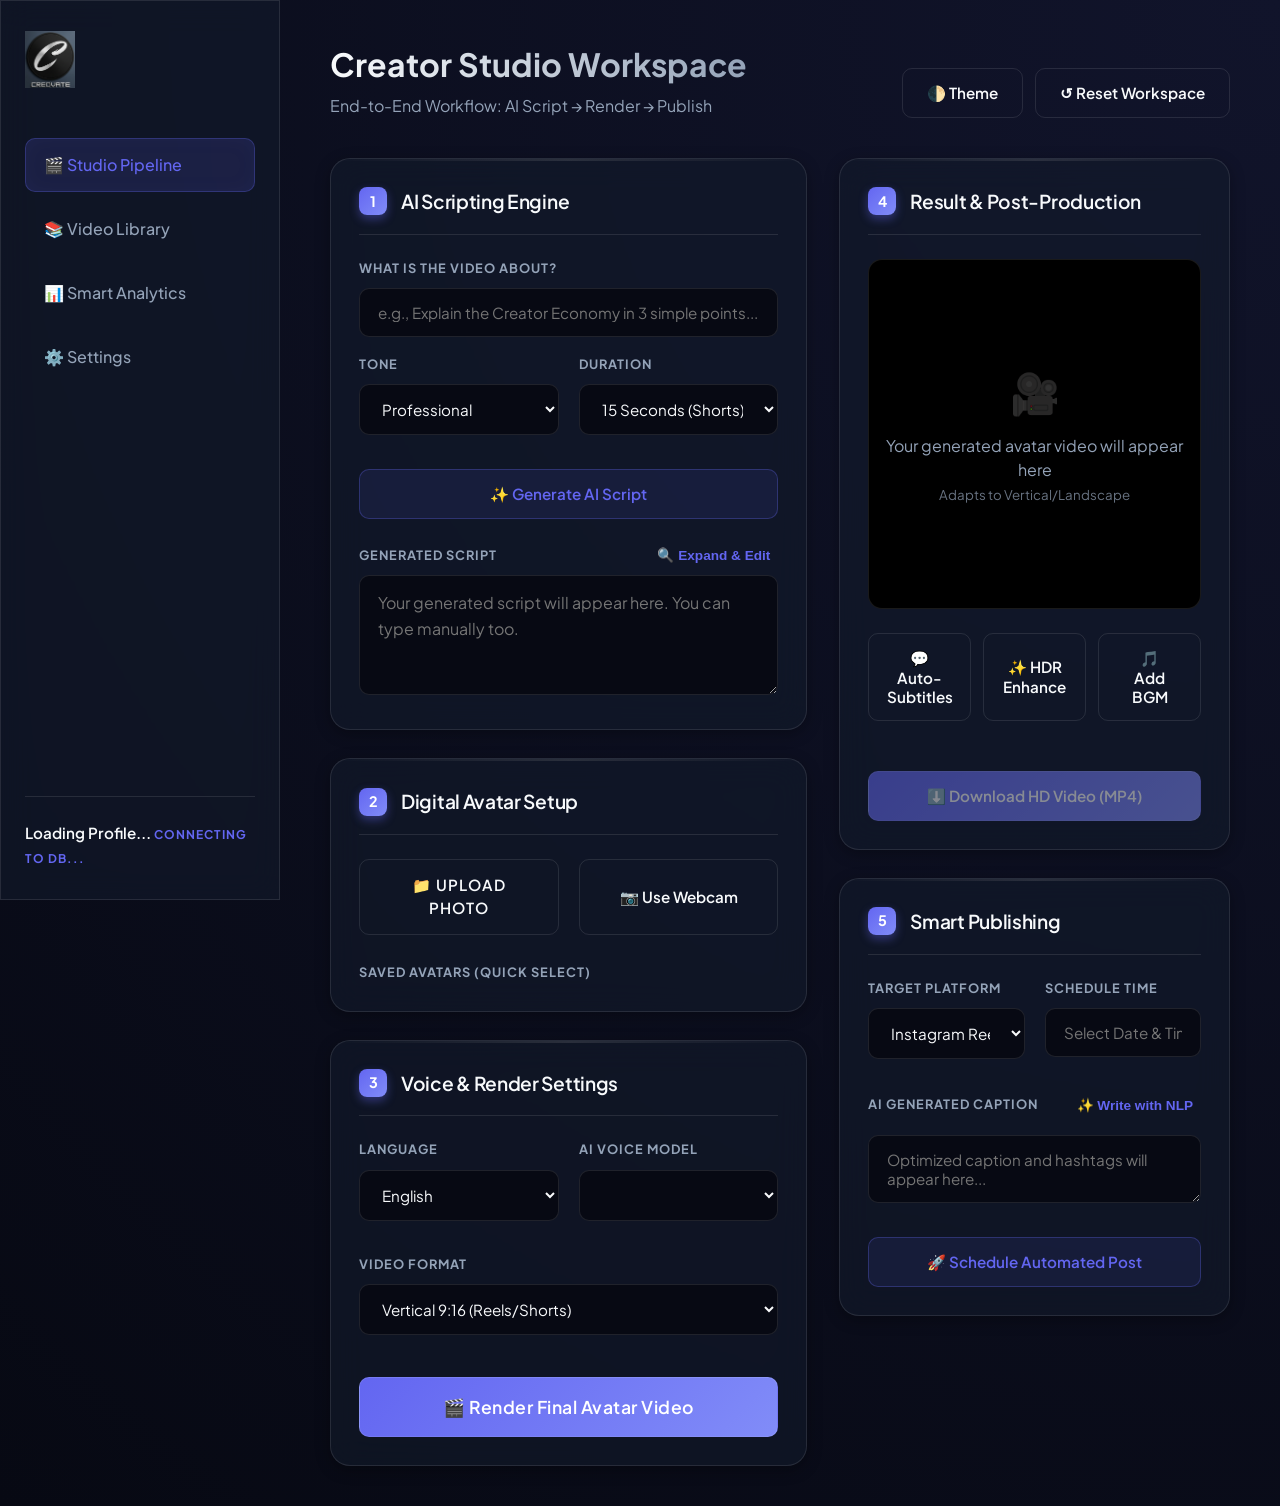
==== commit 05498cdc: "cd" ====
--- a/frontend/dashboard.html
+++ b/frontend/dashboard.html
@@ -38,7 +38,7 @@
     <aside class="sidebar glass-panel">
         
         <div class="brand">
-            <img src="WhatsApp Image 2026-02-27 at 11.47.08 PM.jpeg" alt="Creovate AI" class="brand-logo-img">
+            <img src="Creovate.png" alt="Creovate AI" class="brand-logo-img">
         </div>
 
         <nav class="nav-menu">
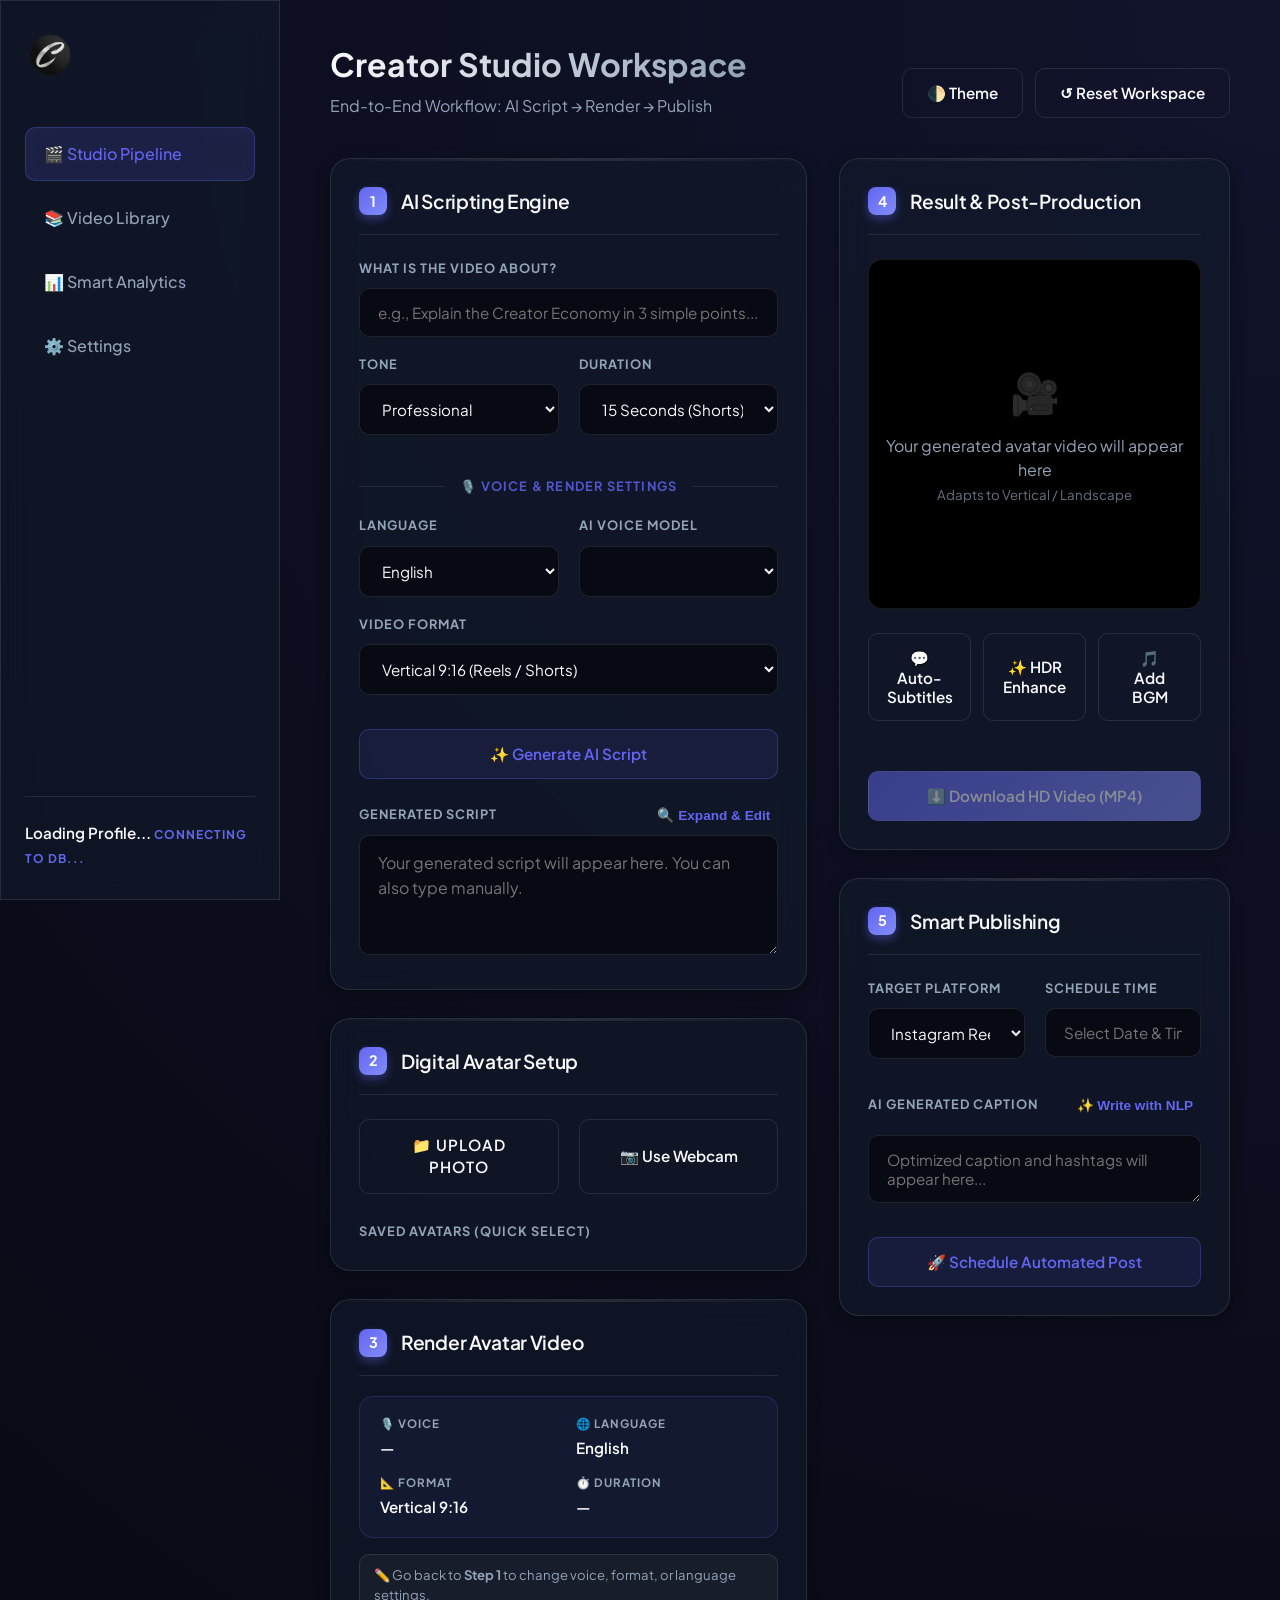
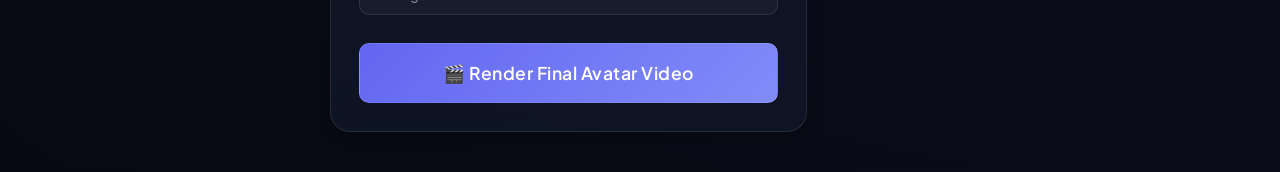
==== commit 182a641f: "Last page" ====
--- a/frontend/dashboard.html
+++ b/frontend/dashboard.html
@@ -7,15 +7,16 @@
     <script>if(localStorage.getItem('creovate_theme') === 'light') document.documentElement.classList.add('light-mode');</script>
     <link rel="stylesheet" href="style.css">
     <link href="https://fonts.googleapis.com/css2?family=Plus+Jakarta+Sans:wght@300;400;500;600;700&display=swap" rel="stylesheet">
-    
     <link rel="icon" href="creovate.png" type="image/png">
-    
     <script src="https://cdn.jsdelivr.net/npm/chart.js"></script>
     <link rel="stylesheet" href="https://cdn.jsdelivr.net/npm/flatpickr/dist/flatpickr.min.css">
     <script src="https://cdn.jsdelivr.net/npm/flatpickr"></script>
 </head>
 <body class="theme-body">
 
+<!-- ═══════════════════════════════════════════
+     SCRIPT EDITOR MODAL
+═══════════════════════════════════════════ -->
 <div id="scriptModal" class="modal-overlay" style="display: none;">
     <div class="modal-content">
         <div class="modal-header">
@@ -34,21 +35,24 @@
     </div>
 </div>
 
+<!-- ═══════════════════════════════════════════
+     MAIN LAYOUT
+═══════════════════════════════════════════ -->
 <div class="layout-container">
+
+    <!-- SIDEBAR -->
     <aside class="sidebar glass-panel">
-        
         <div class="brand">
             <img src="Creovate.png" alt="Creovate AI" class="brand-logo-img">
         </div>
-
         <nav class="nav-menu">
-            <a href="#" id="navStudio" class="nav-item active">🎬 Studio Pipeline</a>
-            <a href="#" id="navLibrary" class="nav-item">📚 Video Library</a>
+            <a href="#" id="navStudio"    class="nav-item active">🎬 Studio Pipeline</a>
+            <a href="#" id="navLibrary"   class="nav-item">📚 Video Library</a>
             <a href="#" id="navAnalytics" class="nav-item">📊 Smart Analytics</a>
-            <a href="#" id="navSettings" class="nav-item">⚙️ Settings</a>
+            <a href="#" id="navSettings"  class="nav-item">⚙️ Settings</a>
         </nav>
         <div class="user-profile">
-            <img src="" alt="Profile" class="user-avatar" id="sidebarAvatar" style="display: none;">
+            <img src="" alt="Profile" class="user-avatar" id="sidebarAvatar" style="display:none;">
             <div class="user-info">
                 <span class="user-name" id="sidebarName">Loading Profile...</span>
                 <span class="user-plan" id="sidebarPlan">Connecting to DB...</span>
@@ -56,6 +60,7 @@
         </div>
     </aside>
 
+    <!-- MAIN CONTENT -->
     <main class="main-content">
         <header class="topbar">
             <div>
@@ -68,25 +73,39 @@
             </div>
         </header>
 
+        <!-- ═══════════════════════════════════════════
+             STUDIO VIEW
+        ═══════════════════════════════════════════ -->
         <div id="studioView">
             <div class="workspace-grid">
+
+                <!-- LEFT COLUMN -->
                 <div class="panel-column">
+
+                    <!-- ────────────────────────────────────
+                         STEP 1: AI SCRIPTING ENGINE
+                         (Includes Voice & Render Settings)
+                    ──────────────────────────────────── -->
                     <section class="card glass-panel">
                         <div class="card-header">
                             <div class="step-badge">1</div>
                             <h3>AI Scripting Engine</h3>
                         </div>
+
+                        <!-- Content Idea -->
                         <div class="input-group">
                             <label>What is the video about?</label>
                             <input type="text" id="ideaInput" placeholder="e.g., Explain the Creator Economy in 3 simple points...">
                         </div>
+
+                        <!-- Tone + Duration -->
                         <div class="row">
                             <div class="input-group">
                                 <label>Tone</label>
                                 <select id="tone">
                                     <option>Professional</option>
                                     <option>Energetic</option>
-                                    <option>Educational & Calm</option>
+                                    <option>Educational &amp; Calm</option>
                                     <option>Marketing / Sales</option>
                                 </select>
                             </div>
@@ -99,48 +118,13 @@
                                 </select>
                             </div>
                         </div>
-                        <button id="generateScriptBtn" class="btn btn-secondary w-100 mt-2" onclick="generateScript()">✨ Generate AI Script</button>
-                        <div class="script-container mt-3">
-                            <div class="script-header" style="display: flex; justify-content: space-between; align-items: center; margin-bottom: 8px;">
-                                <label style="margin:0;">Generated Script</label>
-                                <button class="text-btn" onclick="openScriptModal()">🔍 Expand & Edit</button>
-                            </div>
-                            <textarea id="scriptOutput" class="script-box" placeholder="Your generated script will appear here. You can type manually too."></textarea>
-                        </div>
-                    </section>
-
-                    <section class="card glass-panel">
-                        <div class="card-header">
-                            <div class="step-badge">2</div>
-                            <h3>Digital Avatar Setup</h3>
-                        </div>
-                        <div class="avatar-controls row">
-                            <label class="btn btn-outline upload-btn" style="flex:1; text-align:center; cursor: pointer;">
-                                📁 Upload Photo
-                                <input type="file" id="imageUpload" accept="image/*" style="display: none;">
-                            </label>
-                            <button class="btn btn-outline" style="flex:1;" onclick="startCamera()">📷 Use Webcam</button>
-                        </div>
-                        <div id="cameraContainer" class="camera-ui mt-2" style="display: none;">
-                            <video id="webcam" autoplay playsinline></video>
-                            <button class="btn btn-primary snap-btn glow-effect" onclick="capturePhoto()">📸 Capture Face</button>
-                            <canvas id="canvas" style="display: none;"></canvas>
-                        </div>
-                        <div id="avatarPreviewContainer" class="preview-ui mt-2" style="display: none;">
-                            <img id="avatarPreview" alt="Selected Avatar">
-                            <button class="btn btn-outline btn-sm mt-2" onclick="saveToLibrary()">💾 Save to User Library</button>
-                        </div>
-                        <div class="library-section mt-3">
-                            <label>Saved Avatars (Quick Select)</label>
-                            <div id="libraryGrid" class="avatar-grid"></div>
-                        </div>
-                    </section>
-
-                    <section class="card glass-panel">
-                        <div class="card-header">
-                            <div class="step-badge">3</div>
-                            <h3>Voice & Render Settings</h3>
-                        </div>
+
+                        <!-- ── Voice & Render Settings (moved here) ── -->
+                        <div class="section-divider">
+                            <span>🎙️ Voice &amp; Render Settings</span>
+                        </div>
+
+                        <!-- Language + AI Voice Model -->
                         <div class="row">
                             <div class="input-group">
                                 <label>Language</label>
@@ -154,31 +138,121 @@
                                 <select id="voiceModel"></select>
                             </div>
                         </div>
-                        <div class="row mt-2">
-                            <div class="input-group">
-                                <label>Video Format</label>
-                                <select id="videoFormat">
-                                    <option value="portrait">Vertical 9:16 (Reels/Shorts)</option>
-                                    <option value="landscape">Landscape 16:9 (YouTube)</option>
-                                    <option value="square">Square 1:1 (LinkedIn)</option>
-                                </select>
-                            </div>
-                        </div>
-                        <button id="generateVideoBtn" class="btn btn-primary btn-large w-100 mt-3 glow-effect" onclick="generateVideo()">🎬 Render Final Avatar Video</button>
-                    </section>
-                </div>
-
+
+                        <!-- Video Format -->
+                        <div class="input-group">
+                            <label>Video Format</label>
+                            <select id="videoFormat">
+                                <option value="portrait">Vertical 9:16 (Reels / Shorts)</option>
+                                <option value="landscape">Landscape 16:9 (YouTube)</option>
+                                <option value="square">Square 1:1 (LinkedIn)</option>
+                            </select>
+                        </div>
+
+                        <!-- Generate Script Button -->
+                        <button id="generateScriptBtn" class="btn btn-secondary w-100 mt-2" onclick="generateScript()">
+                            ✨ Generate AI Script
+                        </button>
+
+                        <!-- Script Output -->
+                        <div class="script-container mt-3">
+                            <div class="script-header">
+                                <label style="margin:0;">Generated Script</label>
+                                <button class="text-btn" onclick="openScriptModal()">🔍 Expand &amp; Edit</button>
+                            </div>
+                            <textarea id="scriptOutput" class="script-box" placeholder="Your generated script will appear here. You can also type manually."></textarea>
+                        </div>
+                    </section>
+
+                    <!-- ────────────────────────────────────
+                         STEP 2: DIGITAL AVATAR SETUP
+                    ──────────────────────────────────── -->
+                    <section class="card glass-panel">
+                        <div class="card-header">
+                            <div class="step-badge">2</div>
+                            <h3>Digital Avatar Setup</h3>
+                        </div>
+                        <div class="avatar-controls row">
+                            <label class="btn btn-outline upload-btn" style="flex:1; text-align:center; cursor:pointer;">
+                                📁 Upload Photo
+                                <input type="file" id="imageUpload" accept="image/*" style="display:none;">
+                            </label>
+                            <button class="btn btn-outline" style="flex:1;" onclick="startCamera()">📷 Use Webcam</button>
+                        </div>
+
+                        <!-- Camera -->
+                        <div id="cameraContainer" class="camera-ui mt-2" style="display:none;">
+                            <video id="webcam" autoplay playsinline></video>
+                            <button class="btn btn-primary snap-btn glow-effect" onclick="capturePhoto()">📸 Capture Face</button>
+                            <canvas id="canvas" style="display:none;"></canvas>
+                        </div>
+
+                        <!-- Avatar Preview -->
+                        <div id="avatarPreviewContainer" class="preview-ui mt-2" style="display:none;">
+                            <img id="avatarPreview" alt="Selected Avatar">
+                            <button class="btn btn-outline btn-sm mt-2" onclick="saveToLibrary()">💾 Save to User Library</button>
+                        </div>
+
+                        <!-- Saved Library -->
+                        <div class="library-section mt-3">
+                            <label>Saved Avatars (Quick Select)</label>
+                            <div id="libraryGrid" class="avatar-grid"></div>
+                        </div>
+                    </section>
+
+                    <!-- ────────────────────────────────────
+                         STEP 3: RENDER
+                    ──────────────────────────────────── -->
+                    <section class="card glass-panel render-card">
+                        <div class="card-header">
+                            <div class="step-badge">3</div>
+                            <h3>Render Avatar Video</h3>
+                        </div>
+
+                        <!-- Render Summary (read-only preview) -->
+                        <div class="render-summary">
+                            <div class="summary-item">
+                                <span class="summary-label">🎙️ Voice</span>
+                                <span class="summary-value" id="summaryVoice">—</span>
+                            </div>
+                            <div class="summary-item">
+                                <span class="summary-label">🌐 Language</span>
+                                <span class="summary-value" id="summaryLanguage">English</span>
+                            </div>
+                            <div class="summary-item">
+                                <span class="summary-label">📐 Format</span>
+                                <span class="summary-value" id="summaryFormat">Vertical 9:16</span>
+                            </div>
+                            <div class="summary-item">
+                                <span class="summary-label">⏱️ Duration</span>
+                                <span class="summary-value" id="summaryDuration">—</span>
+                            </div>
+                        </div>
+
+                        <p class="render-hint">✏️ Go back to <strong>Step 1</strong> to change voice, format, or language settings.</p>
+
+                        <button id="generateVideoBtn" class="btn btn-primary btn-large w-100 mt-3 glow-effect" onclick="generateVideo()">
+                            🎬 Render Final Avatar Video
+                        </button>
+                    </section>
+                </div>
+
+                <!-- RIGHT COLUMN (sticky) -->
                 <div class="panel-column sticky-column">
+
+                    <!-- ────────────────────────────────────
+                         STEP 4: RESULT & POST-PRODUCTION
+                    ──────────────────────────────────── -->
                     <section class="card glass-panel video-player-card">
                         <div class="card-header">
                             <div class="step-badge">4</div>
-                            <h3>Result & Post-Production</h3>
+                            <h3>Result &amp; Post-Production</h3>
                         </div>
                         <div id="videoPreview" class="player-container">
                             <div class="placeholder-content">
                                 <span class="icon">🎥</span>
                                 <p>Your generated avatar video will appear here</p>
-                                <small style="color: var(--text-muted); opacity: 0.7;">Adapts to Vertical/Landscape</small>
+                                <small style="color:var(--text-muted); opacity:0.7;">Adapts to Vertical / Landscape</small>
                             </div>
                         </div>
                         <div class="tools-grid mt-3">
@@ -187,9 +261,14 @@
                             <button class="btn btn-outline tool-btn" onclick="addBGM()">🎵 Add BGM</button>
                         </div>
                         <p id="editStatus" class="status-text"></p>
-                        <button id="downloadBtn" class="btn btn-primary w-100 mt-2 glow-effect" disabled>⬇️ Download HD Video (MP4)</button>
-                    </section>
-
+                        <button id="downloadBtn" class="btn btn-primary w-100 mt-2 glow-effect" disabled>
+                            ⬇️ Download HD Video (MP4)
+                        </button>
+                    </section>
+
+                    <!-- ────────────────────────────────────
+                         STEP 5: SMART PUBLISHING
+                    ──────────────────────────────────── -->
                     <section class="card glass-panel">
                         <div class="card-header">
                             <div class="step-badge">5</div>
@@ -206,12 +285,12 @@
                             </div>
                             <div class="input-group">
                                 <label>Schedule Time</label>
-                                <input type="text" id="scheduleDate" class="date-input" placeholder="Select Date & Time...">
+                                <input type="text" id="scheduleDate" class="date-input" placeholder="Select Date &amp; Time...">
                             </div>
                         </div>
                         <div class="input-group mt-2">
-                            <div style="display: flex; justify-content: space-between; align-items: center; margin-bottom: 8px;">
-                                <label style="margin: 0;">AI Generated Caption</label>
+                            <div style="display:flex; justify-content:space-between; align-items:center; margin-bottom:8px;">
+                                <label style="margin:0;">AI Generated Caption</label>
                                 <button class="text-btn" onclick="generateCaption()">✨ Write with NLP</button>
                             </div>
                             <textarea id="captionBox" placeholder="Optimized caption and hashtags will appear here..."></textarea>
@@ -219,24 +298,31 @@
                         <button class="btn btn-secondary w-100 mt-2" onclick="schedulePost()">🚀 Schedule Automated Post</button>
                     </section>
                 </div>
-            </div>
-        </div>
-
-        <div id="libraryView" style="display: none;">
+
+            </div>
+        </div>
+
+        <!-- ═══════════════════════════════════════════
+             LIBRARY VIEW
+        ═══════════════════════════════════════════ -->
+        <div id="libraryView" style="display:none;">
             <section class="card glass-panel video-history-section">
-                <div class="card-header" style="justify-content: space-between;">
-                    <div style="display: flex; align-items: center; gap: 14px;">
-                        <span style="font-size: 2rem;">📚</span>
+                <div class="card-header" style="justify-content:space-between;">
+                    <div style="display:flex; align-items:center; gap:14px;">
+                        <span style="font-size:2rem;">📚</span>
                         <h3>Your Generated Videos</h3>
                     </div>
                     <button class="btn btn-outline btn-sm" onclick="document.getElementById('navStudio').click()">+ Create New</button>
                 </div>
-                <p style="color: var(--text-muted); margin-bottom: 20px;">Click any video to load it back into the Studio for editing, downloading, or publishing.</p>
+                <p style="color:var(--text-muted); margin-bottom:20px;">Click any video to load it back into the Studio for editing, downloading, or publishing.</p>
                 <div id="videoHistoryGrid" class="history-grid"></div>
             </section>
         </div>
 
-        <div id="analyticsView" style="display: none;">
+        <!-- ═══════════════════════════════════════════
+             ANALYTICS VIEW
+        ═══════════════════════════════════════════ -->
+        <div id="analyticsView" style="display:none;">
             <div class="analytics-grid-top">
                 <div class="card glass-panel stat-card">
                     <span class="stat-title">⏱ Today</span>
@@ -252,24 +338,19 @@
                 </div>
                 <div class="card glass-panel stat-card">
                     <span class="stat-title">⏱ Live Session</span>
-                    <div class="stat-value" id="liveTimer" style="color: var(--secondary);">0h 0m 0s</div>
+                    <div class="stat-value" id="liveTimer" style="color:var(--secondary);">0h 0m 0s</div>
                 </div>
             </div>
 
             <div class="workspace-grid mt-3">
                 <div class="panel-column">
                     <section class="card glass-panel">
-                        <div class="card-header">
-                            <h3>📈 Weekly Activity</h3>
-                        </div>
+                        <div class="card-header"><h3>📈 Weekly Activity</h3></div>
                         <canvas id="weekChart"></canvas>
                     </section>
-
-                    <section class="card glass-panel">
-                        <div class="card-header">
-                            <h3>🎯 Daily Goal Setting</h3>
-                        </div>
-                        <div id="goalSetArea" class="row" style="align-items: flex-end;">
+                    <section class="card glass-panel">
+                        <div class="card-header"><h3>🎯 Daily Goal Setting</h3></div>
+                        <div id="goalSetArea" class="row" style="align-items:flex-end;">
                             <div class="input-group">
                                 <label>Target Duration</label>
                                 <input type="number" id="goalInput" min="1" placeholder="e.g. 2">
@@ -286,8 +367,8 @@
                             </div>
                         </div>
                         <div id="goalViewArea" class="hidden">
-                            <div style="display: flex; justify-content: space-between; align-items: center; margin-bottom: 10px;">
-                                <strong id="goalText" style="font-size: 1.1rem;"></strong>
+                            <div style="display:flex; justify-content:space-between; align-items:center; margin-bottom:10px;">
+                                <strong id="goalText" style="font-size:1.1rem;"></strong>
                                 <button class="btn btn-outline btn-sm" onclick="enableGoalEdit()">Edit Goal</button>
                             </div>
                             <div class="progress-bar-container">
@@ -296,19 +377,13 @@
                         </div>
                     </section>
                 </div>
-
                 <div class="panel-column">
                     <section class="card glass-panel">
-                        <div class="card-header">
-                            <h3>📅 Session Logs</h3>
-                        </div>
+                        <div class="card-header"><h3>📅 Session Logs</h3></div>
                         <div id="dailyDetail" class="detail-box">Click a date below to see details</div>
                         <div class="table-responsive mt-2">
                             <table class="analytics-table" id="weeklyTable">
-                                <tr>
-                                    <th>Date</th>
-                                    <th>Time Spent</th>
-                                </tr>
+                                <tr><th>Date</th><th>Time Spent</th></tr>
                             </table>
                         </div>
                     </section>
@@ -316,38 +391,39 @@
             </div>
         </div>
 
-        <div id="settingsView" style="display: none;">
+        <!-- ═══════════════════════════════════════════
+             SETTINGS VIEW
+        ═══════════════════════════════════════════ -->
+        <div id="settingsView" style="display:none;">
             <div class="settings-container">
                 <section class="card glass-panel">
                     <h2>Profile Settings</h2>
-                    <p style="color: var(--text-muted); margin-bottom: 20px;">Manage your account information and avatar.</p>
+                    <p style="color:var(--text-muted); margin-bottom:20px;">Manage your account information and avatar.</p>
                     <div class="profile-header">
                         <img id="settingsAvatarPreview" src="" alt="Settings Avatar">
                         <div>
                             <h3 id="settingsNameDisplay">Loading...</h3>
-                            <p id="settingsEmailDisplay" style="color: var(--text-muted); font-size: 0.9rem;">Connecting to Firebase...</p>
-                            <div style="margin-top: 15px; display: flex; gap: 10px;">
+                            <p id="settingsEmailDisplay" style="color:var(--text-muted); font-size:0.9rem;">Connecting to Firebase...</p>
+                            <div style="margin-top:15px; display:flex; gap:10px;">
                                 <button class="btn btn-secondary btn-sm" id="changeAvatarBtn">Change Avatar</button>
-                                <input type="file" id="settingsFileInput" style="display: none;" accept="image/*">
-                                <button class="btn btn-outline btn-sm" id="removeAvatarBtn" style="color: #ef4444; border-color: rgba(239, 68, 68, 0.3);">Remove</button>
+                                <input type="file" id="settingsFileInput" style="display:none;" accept="image/*">
+                                <button class="btn btn-outline btn-sm" id="removeAvatarBtn" style="color:#ef4444; border-color:rgba(239,68,68,0.3);">Remove</button>
                             </div>
                         </div>
                     </div>
                 </section>
-
                 <section class="card glass-panel mt-3">
                     <h2>App Preferences</h2>
-                    <p style="color: var(--text-muted); margin-bottom: 20px;">Customize your Creovate experience.</p>
+                    <p style="color:var(--text-muted); margin-bottom:20px;">Customize your Creovate experience.</p>
                     <div class="toggle-row">
-                        <span style="font-weight: 600;">🌙 Dark Mode</span>
+                        <span style="font-weight:600;">🌙 Dark Mode</span>
                         <label class="switch">
                             <input type="checkbox" id="darkToggle">
                             <span class="slider"></span>
                         </label>
                     </div>
-                    
-                    <div class="toggle-row" style="margin-top: 20px; border-top: 1px solid var(--border-color); padding-top: 20px;">
-                        <button class="btn btn-outline w-100" id="logoutBtn" style="color: #ef4444; border-color: rgba(239, 68, 68, 0.3);">Log Out of Creovate</button>
+                    <div class="toggle-row" style="margin-top:20px; border-top:1px solid var(--border-color); padding-top:20px;">
+                        <button class="btn btn-outline w-100" id="logoutBtn" style="color:#ef4444; border-color:rgba(239,68,68,0.3);">Log Out of Creovate</button>
                     </div>
                 </section>
             </div>
--- a/frontend/style.css
+++ b/frontend/style.css
@@ -267,4 +267,90 @@
 }
 .flatpickr-day:hover { background: rgba(150,150,150,0.2) !important; }
 .flatpickr-time { border-top: 1px solid var(--border-color) !important; }
-.flatpickr-time input { color: var(--text-main) !important; }+.flatpickr-time input { color: var(--text-main) !important; }
+/* ═══════════════════════════════════════════
+   STEP 1 — VOICE & RENDER SETTINGS SECTION
+═══════════════════════════════════════════ */
+
+/* Divider inside the AI Scripting Engine card */
+.section-divider {
+    display: flex;
+    align-items: center;
+    gap: 12px;
+    margin: 24px 0 20px;
+    color: var(--text-muted);
+    font-size: 0.8rem;
+    font-weight: 700;
+    text-transform: uppercase;
+    letter-spacing: 1.2px;
+}
+.section-divider::before,
+.section-divider::after {
+    content: '';
+    flex: 1;
+    height: 1px;
+    background: var(--border-color);
+}
+.section-divider span {
+    white-space: nowrap;
+    padding: 0 4px;
+    color: var(--primary);
+    opacity: 0.8;
+}
+
+/* Script header row */
+.script-header {
+    display: flex;
+    justify-content: space-between;
+    align-items: center;
+    margin-bottom: 8px;
+}
+
+/* ═══════════════════════════════════════════
+   STEP 3 — RENDER SUMMARY CARD
+═══════════════════════════════════════════ */
+.render-card .card-header { margin-bottom: 20px; }
+
+.render-summary {
+    display: grid;
+    grid-template-columns: 1fr 1fr;
+    gap: 14px;
+    background: rgba(99, 102, 241, 0.06);
+    border: 1px solid rgba(99, 102, 241, 0.2);
+    border-radius: var(--radius-md);
+    padding: 18px 20px;
+    margin-bottom: 16px;
+}
+.summary-item {
+    display: flex;
+    flex-direction: column;
+    gap: 5px;
+}
+.summary-label {
+    font-size: 0.72rem;
+    font-weight: 700;
+    color: var(--text-muted);
+    text-transform: uppercase;
+    letter-spacing: 1px;
+}
+.summary-value {
+    font-size: 0.95rem;
+    font-weight: 600;
+    color: var(--text-main);
+    white-space: nowrap;
+    overflow: hidden;
+    text-overflow: ellipsis;
+}
+
+.render-hint {
+    font-size: 0.82rem;
+    color: var(--text-muted);
+    background: rgba(255, 255, 255, 0.04);
+    border: 1px solid var(--border-color);
+    border-radius: var(--radius-sm);
+    padding: 10px 14px;
+    margin-bottom: 4px;
+}
+:root.light-mode .render-hint {
+    background: rgba(0, 0, 0, 0.03);
+}
